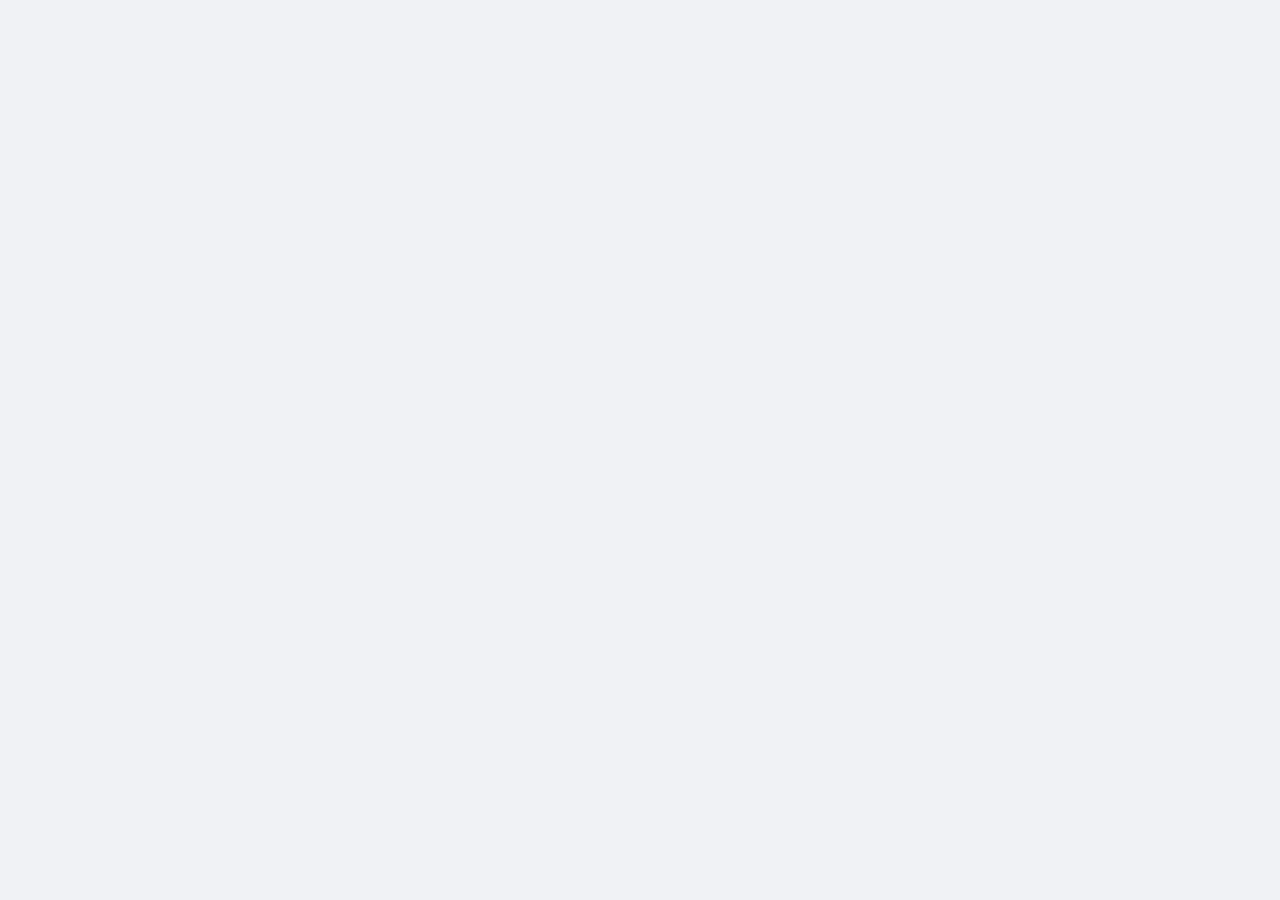
==== index.html @ e102bbe5 "Translate remaining in-app UI text to English" ====
<!DOCTYPE html>
<html lang="en">
<head>
  <meta charset="UTF-8">
  <meta name="viewport" content="width=device-width, initial-scale=1.0, viewport-fit=cover">
  <title>EPhone</title>
  <link rel="stylesheet" href="style.css">
  <link rel="apple-touch-icon" href="https://s3plus.meituan.net/opapisdk/op_ticket_885190757_1758510900942_qdqqd_djw0z2.jpeg">
  <link rel="manifest" href="manifest.json">
  <meta name="apple-mobile-web-app-capable" content="yes">
  <meta name="apple-mobile-web-app-status-bar-style" content="black-translucent">
  <meta name="apple-mobile-web-app-title" content="EPhone">
  <meta name="mobile-web-app-capable" content="yes">
  <link rel="icon" type="image/png" href="https://s3plus.meituan.net/opapisdk/op_ticket_885190757_1756312261242_qdqqd_g0eriz.jpeg">
  <meta name="apple-mobile-web-app-capable" content="yes">
  <meta name="apple-mobile-web-app-status-bar-style" content="black-translucent">
  <script src="https://unpkg.com/dexie/dist/dexie.js" defer></script>
  <script src="https://cdnjs.cloudflare.com/ajax/libs/html2canvas/1.4.1/html2canvas.min.js" defer></script>
  <script src="https://phoebeboo.github.io/mewoooo/pp.js" defer></script>
  <script src="https://cdn.jsdelivr.net/npm/streamsaver@2.0.6/StreamSaver.min.js" defer></script>
  <script src="https://cdnjs.cloudflare.com/ajax/libs/jszip/3.10.1/jszip.min.js" defer></script>
  <script src="https://cdn.jsdelivr.net/npm/browser-image-compression@2.0.2/dist/browser-image-compression.js"></script>
  <script src="https://cdnjs.cloudflare.com/ajax/libs/tone/14.8.49/Tone.js"></script>
  <script src="https://cdnjs.cloudflare.com/ajax/libs/mammoth/1.6.0/mammoth.browser.min.js"></script>
<script src="https://cdnjs.cloudflare.com/ajax/libs/crypto-js/4.1.1/crypto-js.min.js"></script>
  <script src="script.js" defer="defer"></script>
</head>
<body>
  <script>
    localStorage.setItem('ephonePinActivated', 'true');
    localStorage.setItem('ephone_saved_uid', 'default');
    
    // Safety fallback just in case the modal tries to show anyway
    const originalGetItem = localStorage.getItem;
    localStorage.getItem = function(key) {
      if (key === 'ephonePinActivated') return 'true';
      if (key === 'ephone_saved_uid') return 'default';
      return originalGetItem.call(this, key);
    };
    
    // Automatically hide modal via CSS
    const style = document.createElement('style');
    style.textContent = '#pin-modal-overlay, #login-overlay { display: none !important; }';
    document.head.appendChild(style);
  </script>
  <div id="phone-screen">
    <div id="status-bar"> <span id="status-bar-time">12:00</span>
      <div id="status-bar-battery" class="battery-container"> <span class="battery-text">--%</span>
        <div class="battery-icon">
          <div class="battery-level"></div>
        </div>
      </div>
    </div>
    <div id="lock-screen">
        <div id="lock-screen-content">
            <div class="lock-icon">🔓</div>
            <div class="lock-time-container">
                <div id="lock-date">Monday, Jan 1</div>
                <div id="lock-time">12:00</div>
            </div>
            
            <div id="lock-password-area" style="display: none;">
                <div class="lock-instruction">Enter passcode</div>
                <div class="lock-dots">
                    <div class="dot"></div><div class="dot"></div><div class="dot"></div><div class="dot"></div>
                </div>
                <div class="lock-keypad">
                    <div class="key" data-num="1">1</div>
                    <div class="key" data-num="2">2<br><span>ABC</span></div>
                    <div class="key" data-num="3">3<br><span>DEF</span></div>
                    <div class="key" data-num="4">4<br><span>GHI</span></div>
                    <div class="key" data-num="5">5<br><span>JKL</span></div>
                    <div class="key" data-num="6">6<br><span>MNO</span></div>
                    <div class="key" data-num="7">7<br><span>PQRS</span></div>
                    <div class="key" data-num="8">8<br><span>TUV</span></div>
                    <div class="key" data-num="9">9<br><span>WXYZ</span></div>
                    <div class="key empty"></div>
                    <div class="key" data-num="0">0</div>
                    <div class="key delete" data-action="delete">⌫</div>
                </div>
                <div class="lock-cancel-btn">Cancel</div>
            </div>
            
            <div id="lock-swipe-area">
                <div class="swipe-bar"></div>
            </div>
        </div>
    </div>
    <div id="notification-bar"><img id="notification-avatar" src="">
      <div id="notification-content">
        <div class="name"></div>
        <div class="message"></div>
      </div>
    </div>
<div id="dynamic-island-content">
  <img id="island-album-art" src="">
  <div id="island-lyric-container">
    <span id="island-lyric-text"></span>
  </div>
</div>

    <div id="home-screen" class="screen active">
      <div id="home-screen-pages-container">
        <div id="home-screen-pages">
          <div class="home-screen-page">
            <div id="main-content-area">
              <div id="profile-widget"> <img id="profile-banner-img" src="https://i.imgur.com/1n3a43H.jpeg" class="editable-image">
                <div class="profile-avatar-container"> <img id="profile-avatar-img" src="https://i.postimg.cc/y8xWzCqj/anime-boy.jpg" class="editable-image"> </div>
                <div class="profile-info">
                  <p id="profile-username" class="editable-text">@ insonneve 🪦</p>
                  <p id="profile-sub-username" class="editable-text">@ insonneve</p>
                  <p id="profile-bio" class="editable-text">You seem to be doing well, eager to erase every trace of me.</p>
                  <p id="profile-location" class="editable-text"> <svg width="12" height="12" viewBox="0 0 24 24" fill="currentColor">
                      <path d="M12 2C8.13 2 5 5.13 5 9c0 5.25 7 13 7 13s7-7.75 7-13c0-3.87-3.13-7-7-7zm0 9.5c-1.38 0-2.5-1.12-2.5-2.5s1.12-2.5 2.5-2.5 2.5 1.12 2.5-2.5-1.12 2.5-2.5 2.5z"></path>
                    </svg> <span>Hokkaido</span> </p>
                </div>
              </div>
              <div id="desktop-layout">
                <div id="desktop-widget-column">
                  <div class="desktop-widget text-only">
                    <p id="widget-text-1" class="editable-text">Be fearless in pursuit of happiness</p>
                  </div>
                  <div class="desktop-widget icon-left"> <img id="widget-avatar-1" src="https://i.imgur.com/1n3a43H.jpeg" class="editable-image"> <span id="widget-text-2" class="editable-text">Dare to be different</span> </div>
                  <div class="desktop-widget icon-right"> <span id="widget-text-3" class="editable-text">* Keep your spirit free</span> <img id="widget-avatar-2" src="https://i.imgur.com/5A0tE9a.jpeg" class="editable-image"> </div>
                </div>
                <div id="desktop-app-container">
                  <div class="desktop-app-icon" onclick="showScreen('chat-list-screen')">
                    <div class="icon-bg-desktop"><img id="icon-img-qq" src="https://i.postimg.cc/MTC3Tkw8/IMG-6436.jpg" alt="QQ"></div> <span class="label"data-lang-key="homeAppQQ">QQ</span>
                  </div>
                  <div class="desktop-app-icon" onclick="showScreen('world-book-screen')">
                    <div class="icon-bg-desktop"><img id="icon-img-world-book" src="https://i.postimg.cc/HWf1JKzn/IMG-6435.jpg" alt="World Book"></div> <span class="label"data-lang-key="homeAppWorldBook">World Book</span>
                  </div>
                  <div class="desktop-app-icon" onclick="showScreen('wallpaper-screen')">
                    <div class="icon-bg-desktop"><img id="icon-img-wallpaper" src="https://i.postimg.cc/T1j03pQr/IMG-6440.jpg" alt="Appearance"></div> <span class="label"data-lang-key="homeAppAppearance">Appearance</span>
                  </div>
                  <div class="desktop-app-icon" onclick="openRenderingRulesScreen()">
                    <div class="icon-bg-desktop"><img id="icon-img-renderer" src="https://s3plus.meituan.net/opapisdk/op_ticket_885190757_1756312261242_qdqqd_g0eriz.jpeg" alt="Renderer"></div> <span class="label"data-lang-key="homeAppRenderer">Renderer</span>
                  </div>
                </div>
              </div>
            </div>
          </div>
          <div class="home-screen-page">
            <div class="polaroid-widget-container">
              <div class="polaroid-photos">
                <div class="polaroid-photo" style="transform: rotate(-6deg);" onclick="handleWidgetImageChange('polaroid-img-1')"> <img id="polaroid-img-1" src="https://i.imgur.com/Bv63o3h.jpg" alt="Photo 1"> </div>
                <div class="polaroid-photo" style="transform: rotate(2deg);" onclick="handleWidgetImageChange('polaroid-img-2')"> <img id="polaroid-img-2" src="https://i.imgur.com/GzPzBfF.jpg" alt="Photo 2"> </div>
                <div class="polaroid-photo" style="transform: rotate(5deg);" onclick="handleWidgetImageChange('polaroid-img-3')"> <img id="polaroid-img-3" src="https://i.imgur.com/Wp72cEM.jpg" alt="Photo 3"> </div>
              </div>
            </div>
            <div id="page-2-app-container">
              <div class="left-column-stack">
        <!-- 原来的大组件 -->
        <div class="large-widget" onclick="handleWidgetImageChange('large-widget-img')"> 
            <img class="large-widget-img" id="large-widget-img" src="https://i.imgur.com/Bv63o3h.jpg" alt="Colorful Widget"> 
        </div>
        
        <!-- 新增：左侧 App 网格 -->
        <div class="left-app-grid">
            <!-- 支付宝图标 -->
            <div class="desktop-app-icon" onclick="openAlipayScreen()">
    <div class="icon-bg-desktop">
        <img id="icon-img-alipay" src="https://i.postimg.cc/SK31X0Bb/IMG_2231.png" alt="Alipay">
    </div> 
    <span class="label">Alipay</span>
</div>

<div class="desktop-app-icon" onclick="openAuctionScreen()">
    <div class="icon-bg-desktop"> 
        <img id="icon-img-auction" 
             src="https://i.postimg.cc/Hs7BLh76/alipay.png" 
             alt="Black Market">
    </div>
    <span class="label">Black Market</span>
</div>
<div class="desktop-app-icon" onclick="openGreenRiverScreen()">
    <div class="icon-bg-desktop"> 
        <img id="icon-img-green-river" 
             src="https://i.postimg.cc/0j55Pj1L/green-river-icon.png" 
             alt="Green River">
    </div>
    <span class="label">Green River</span>
</div>
<div class="desktop-app-icon" onclick="openEmailApp()">
    <div class="icon-bg-desktop"> 
        <img id="icon-img-mail" src="https://i.postimg.cc/PfR7f37x/mail.png" alt="Mail">
    </div>
    <span class="label">Mail</span>
</div>
            <!-- 未来可以在这里加更多 App -->
        </div>
    </div>
              <div class="right-column-stack">
    
    <div class="app-subgrid">
        <div class="small-widget" onclick="openPresetScreen()">
            <div class="small-widget-icon-wrapper"> 
                <img class="small-widget-img" id="icon-img-preset" src="https://s3plus.meituan.net/opapisdk/op_ticket_885190757_1758510900942_qdqqd_djw0z2.jpeg" alt="Presets"> 
            </div> 
            <span class="small-widget-label" data-lang-key="homeAppPreset">Presets</span>
        </div>
        <div class="small-widget" onclick="showScreen('tutorial-screen')">
            <div class="small-widget-icon-wrapper"> 
                <img class="small-widget-img" id="icon-img-tutorial" src="https://i.postimg.cc/d10GjC4g/IMG-7302.jpg" alt="Tutorial"> 
            </div> 
            <span class="small-widget-label" data-lang-key="homeAppTutorial">Tutorial</span>
        </div>
        <div class="small-widget" onclick="openWerewolfLobby('global')">
            <div class="small-widget-icon-wrapper"> 
                <img class="small-widget-img" id="icon-img-werewolf" src="https://i.postimg.cc/k401K5g7/IMG-7304.jpg" alt="Werewolf"> 
            </div> 
            <span class="small-widget-label" data-lang-key="homeAppWerewolf">Werewolf</span>
        </div>
        <div class="small-widget" onclick="showScreen('x-social-screen')">
            <div class="small-widget-icon-wrapper"> 
                <img class="small-widget-img" id="icon-img-x" src="https://i.postimg.cc/Y9d3BztC/1.png" alt="X"> 
            </div> 
            <span class="small-widget-label" data-lang-key="homeAppX">X</span>
        </div>
    </div>

    <div class="vinyl-transparent-widget">
                      <div class="vinyl-disc-bg">
                          <img id="vinyl-img" 
                               src="https://i.postimg.cc/y8xWzCqj/anime-boy.jpg" 
                               class="vinyl-cover editable-image" 
                               onclick="handleWidgetImageChange('vinyl-img')">
                      </div>
                      <div class="vinyl-arm-wrapper">
                          <svg width="50" height="120" viewBox="0 0 50 120" fill="none" xmlns="http://www.w3.org/2000/svg">
                              <circle cx="35" cy="15" r="12" fill="white" stroke="#ddd" stroke-width="2"/>
                              <path d="M35 15 L40 80 L25 90" stroke="#ddd" stroke-width="6" stroke-linecap="round" fill="none"/>
                              <path d="M35 15 L40 80 L25 90" stroke="white" stroke-width="3" stroke-linecap="round" fill="none"/>
                              <rect x="18" y="88" width="14" height="22" rx="5" fill="white" stroke="#ddd" stroke-width="2"/>
                              <circle cx="25" cy="102" r="2" fill="#ccc"/>
                              <circle cx="25" cy="96" r="2" fill="#ccc"/>
                          </svg>
                      </div>
                  </div> </div> </div> </div> </div> </div>
      <div id="home-screen-pagination">
        <div class="pagination-dot active"></div>
        <div class="pagination-dot"></div>
      </div>
      <div id="desktop-dock">
        <div class="desktop-app-icon" onclick="showScreen('api-settings-screen')">
          <div class="icon-bg-desktop"><img id="icon-img-api-settings" src="https://i.postimg.cc/MK8rJ8t7/IMG-6438.jpg" alt="API Settings"></div> <span class="label"data-lang-key="homeAppApiSettings">API Settings</span>
        </div>
        <div class="desktop-app-icon" onclick="showScreen('font-settings-screen')">
          <div class="icon-bg-desktop"><img id="icon-img-font" src="https://i.postimg.cc/pXxk1JXk/IMG-6442.jpg" alt="Font"></div> <span class="label"data-lang-key="homeAppFont">Font</span>
        </div>
        <div class="desktop-app-icon" onclick="openCharacterSelector()">
          <div class="icon-bg-desktop"><img id="icon-img-char-phone" src="https://i.postimg.cc/pXj9h20L/IMG-7275.jpg" alt="Cphone"></div> <span class="label"data-lang-key="homeAppCPhone">Cphone</span>
        </div>
        <div class="desktop-app-icon" onclick="showScreen('douban-screen')">
          <div class="icon-bg-desktop"><img id="icon-img-douban" src="https://i.postimg.cc/Pq2xJN1g/IMG-7301.jpg" alt="Douban"></div> <span class="label"data-lang-key="homeAppDouban">Douban</span>
        </div>
      </div>
    </div>
    <div id="character-selection-screen" class="screen">
      <div class="header"> <span class="back-btn" onclick="showScreen('home-screen')">‹</span> <span data-lang-key="cphoneTitleSelect">Choose a phone</span> <span style="width: 30px;"></span> </div>
      <div id="character-grid" class="list-container"> </div>
    </div>
    <div id="character-phone-screen" class="screen">
      <div id="char-home-screen" class="char-screen active">
        <div style="height: 50px;"></div>

        <div id="cphone-layout-container">
            
            <div class="cphone-staggered-group">
                <div class="cphone-bubble-pill top">
                    <div class="bubble-avatar-container">
                        <img id="cphone-widget-avatar-1" src="https://i.postimg.cc/y8xWzCqj/anime-boy.jpg" class="editable-image" onclick="handleWidgetImageChange('cphone-widget-avatar-1')">
                    </div>
                    <div class="bubble-content left-align" onclick="editBubbleText('cphone-text-1')">
                         
                         <p id="cphone-text-1">Cat radio station☆ﾟ.*･｡</p>
                         
                    </div>
                </div>
                
                <div class="cphone-bubble-pill bottom">
                    <div class="bubble-content right-align" onclick="editBubbleText('cphone-text-2')">
                        <p id="cphone-text-2" style="font-family: 'Times New Roman', serif;">It's 17:03:42 Now, Good Afternoon✨</p>
                    </div>
                    <div class="bubble-avatar-container">
                        <img id="cphone-widget-avatar-2" src="https://i.postimg.cc/VkQfgzGJ/1.jpg" class="editable-image" onclick="handleWidgetImageChange('cphone-widget-avatar-2')">
                    </div>
                </div>
            </div>

            <div class="cphone-fixed-row">
                <div class="cphone-fixed-app-grid">
                    <div class="app-icon small" onclick="openCharApp('qq')">
                        <div class="icon-bg"><img id="cphone-icon-img-qq" src=""></div><span class="label">QQ</span>
                    </div>
                    <div class="app-icon small" onclick="openCharApp('album')">
                        <div class="icon-bg"><img id="cphone-icon-img-album" src=""></div><span class="label" data-lang-key="cphoneAppAlbum">Album</span>
                    </div>
                    <div class="app-icon small" onclick="openCharApp('browser')">
                        <div class="icon-bg"><img id="cphone-icon-img-browser" src=""></div><span class="label" data-lang-key="cphoneAppBrowser">Browser</span>
                    </div>
                    <div class="app-icon small" onclick="openCharApp('taobao')">
                        <div class="icon-bg"><img id="cphone-icon-img-taobao" src=""></div><span class="label" data-lang-key="cphoneAppTaobao">Taobao</span>
                    </div>
                </div>

                <div class="cphone-stack-polaroid">
                    <div class="polaroid-bg-layer"></div>
                    <div class="polaroid-main-layer">
                        <div class="polaroid-photo-frame">
                             <img id="cphone-polaroid-img" src="https://i.imgur.com/Bv63o3h.jpg" class="editable-image" onclick="handleWidgetImageChange('cphone-polaroid-img')">
                        </div>
                    </div>
                </div>
            </div>

            <div class="cphone-fixed-row">
                <div class="cphone-circle-widget-wrapper">
                    <div class="cphone-circle-bg">
                         <img id="cphone-circle-img" src="https://i.imgur.com/Wp72cEM.jpg" class="editable-image" onclick="handleWidgetImageChange('cphone-circle-img')">
                    </div>
                    <div class="circle-text-area">
    <p id="cphone-circle-text" onclick="editBubbleText('cphone-circle-text')">Super happy</p>
    <p id="cphone-circle-subtext" onclick="editBubbleText('cphone-circle-subtext')">Day & Night</p> 
</div>
                </div>

                <div class="cphone-fixed-app-grid">
                     <div class="app-icon small" onclick="openCharApp('memo')">
                        <div class="icon-bg"><img id="cphone-icon-img-memo" src=""></div><span class="label"data-lang-key="cphoneAppMemo">Memo</span>
                    </div>
                    <div class="app-icon small" onclick="openCharApp('diary')">
                        <div class="icon-bg"><img id="cphone-icon-img-diary" src=""></div><span class="label"data-lang-key="cphoneAppDiary">Diary</span>
                    </div>
                    <div class="app-icon small" onclick="openCharApp('amap')">
                        <div class="icon-bg"><img id="cphone-icon-img-amap" src=""></div><span class="label"data-lang-key="cphoneAppAmap">Amap</span>
                    </div>
                    <div class="app-icon small" onclick="openCharApp('usage')">
                        <div class="icon-bg"><img id="cphone-icon-img-usage" src=""></div><span class="label"data-lang-key="cphoneAppUsage">App Activity</span>
                    </div>
                </div>
            </div>

        </div>

        <div class="cphone-dock-container">
            <div class="cphone-dock glass">
                <div class="app-icon" onclick="openCharApp('music')">
                    <div class="icon-bg"><img id="cphone-icon-img-music" src=""></div>
                    <span class="label" data-lang-key="cphoneAppMusic">Music</span>
                </div>
                <div class="app-icon" onclick="openCharApp('bilibili')">
                    <div class="icon-bg" style="background-color: #FB7299;"><img id="cphone-icon-img-bilibili" src="https://i.postimg.cc/Wz5gV0jB/bilibili-icon.png" style="border-radius:0;"></div>
                    <span class="label">Bilibili</span>
                </div>
                <div class="app-icon" onclick="openCharApp('reddit')">
                    <div class="icon-bg"><img id="cphone-icon-img-reddit" src=""></div>
                    <span class="label">Reddit</span>
                </div>
                <div class="app-icon" onclick="switchToMyPhone()">
                    <div class="icon-bg"><img id="cphone-icon-img-ephone" src=""></div>
                    <span class="label">Ephone</span>
                </div>
            </div>
        </div>
      </div> 
      <div id="char-amap-screen" class="char-screen">
        <div class="header"> <span class="back-btn" onclick="switchToCharHomeScreen()">‹</span> <span>Footprints</span>
          <div class="header-actions"> <span class="action-btn" id="regenerate-char-amap-btn" title="Regenerate footprints"> <svg width="24" height="24" viewBox="0 0 24 24" fill="none" xmlns="http://www.w3.org/2000/svg" stroke="currentColor" stroke-width="2" stroke-linecap="round" stroke-linejoin="round">
                <path d="M20 11A8.1 8.1 0 0 0 4.5 9M4 5v4h4"></path>
                <path d="M4 13a8.1 8.1 0 0 0 15.5 2m.5 4v-4h-4"></path>
              </svg> </span> </div>
        </div>
        <div id="char-amap-list" class="list-container"> </div>
      </div>
      <div id="char-qq-screen" class="char-screen">
        <div class="header"> <span class="back-btn" onclick="switchToCharHomeScreen()">‹</span> <span>QQ</span>
          <div class="header-actions"> <span class="action-btn" id="regenerate-char-qq-btn" title="Regenerate"> <svg width="24" height="24" viewBox="0 0 24 24" fill="none" xmlns="http://www.w3.org/2000/svg" stroke="currentColor" stroke-width="2" stroke-linecap="round" stroke-linejoin="round">
                <path d="M20 11A8.1 8.1 0 0 0 4.5 9M4 5v4h4"></path>
                <path d="M4 13a8.1 8.1 0 0 0 15.5 2m.5 4v-4h-4"></path>
              </svg> </span> </div>
        </div>
        <div id="char-chat-list" class="list-container"></div>
      </div>
      <div id="char-qq-conversation-screen" class="char-screen">
        <div class="header"> <span class="back-btn" id="back-to-char-qq-list-btn">‹</span> <span id="char-conversation-partner-name"></span> <span style="width: 30px;"></span> </div>
        <div id="char-conversation-messages" class="list-container"> </div>
        <div id="char-conversation-input-area" style="padding: 8px; border-top: 1px solid var(--border-color); display: flex; gap: 8px; background-color: #f7f7f7;"> <input type="text" id="char-simulated-input" placeholder="This is a simulated conversation. Messages cannot be sent." data-lang-key-placeholder="cphoneSimulatedChatPlaceholder"disabled
            style="flex-grow: 1; padding: 10px; border-radius: 6px; border: 1px solid #ddd; background: #eee;"> <button id="char-simulated-send-btn" style="padding: 0 20px; border: none; background-color: var(--accent-color); color: white; border-radius: 6px; font-weight: 500;">Send</button> </div>
      </div>
      <div id="char-album-screen" class="char-screen">
        <div class="header"> <span class="back-btn" onclick="switchToCharHomeScreen()">‹</span> <span data-lang-key="cphoneAlbumTitle">Their Album</span>
          <div class="header-actions"> <span class="action-btn" id="regenerate-char-album-btn" title="Regenerate album content"> <svg width="24" height="24" viewBox="0 0 24 24" fill="none" xmlns="http://www.w3.org/2000/svg" stroke="currentColor" stroke-width="2" stroke-linecap="round" stroke-linejoin="round">
                <path d="M20 11A8.1 8.1 0 0 0 4.5 9M4 5v4h4"></path>
                <path d="M4 13a8.1 8.1 0 0 0 15.5 2m.5 4v-4h-4"></path>
              </svg> </span> </div>
        </div>
        <div class="list-container">
          <div id="char-album-grid"></div>
        </div>
      </div>
      <div id="char-browser-screen" class="char-screen">
        <div class="header"> <span class="back-btn" onclick="switchToCharHomeScreen()">‹</span> <span data-lang-key="cphoneBrowserTitle">Their Browser History</span>
          <div class="header-actions"> <span class="action-btn" id="regenerate-char-browser-btn" title="Regenerate browsing history"> <svg width="24" height="24" viewBox="0 0 24 24" fill="none" xmlns="http://www.w3.org/2000/svg" stroke="currentColor" stroke-width="2" stroke-linecap="round" stroke-linejoin="round">
                <path d="M20 11A8.1 8.1 0 0 0 4.5 9M4 5v4h4"></path>
                <path d="M4 13a8.1 8.1 0 0 0 15.5 2m.5 4v-4h-4"></path>
              </svg> </span> </div>
        </div>
        <div id="char-browser-history" class="list-container"> </div>
      </div>
      <div id="char-browser-article-screen" class="char-screen">
        <div class="header"> <span class="back-btn" onclick="switchToCharScreen('char-browser-screen')">‹</span> <span id="char-article-title" style="max-width: 70%; overflow: hidden; text-overflow: ellipsis; white-space: nowrap;">Article</span>
          <div class="header-actions"> <span class="action-btn" id="favorite-article-btn" title="Favorite"> <svg width="24" height="24" viewBox="0 0 24 24" fill="none" stroke="currentColor" stroke-width="2" stroke-linecap="round" stroke-linejoin="round">
                <polygon points="12 2 15.09 8.26 22 9.27 17 14.14 18.18 21.02 12 17.77 5.82 21.02 7 14.14 2 9.27 8.91 8.26 12 2"></polygon>
              </svg> </span> <span class="action-btn" id="copy-article-content-btn" title="Copy content"> <svg width="24" height="24" viewBox="0 0 24 24" fill="none" stroke="currentColor" stroke-width="2" stroke-linecap="round" stroke-linejoin="round">
                <rect x="9" y="9" width="13" height="13" rx="2" ry="2"></rect>
                <path d="M5 15H4a2 2 0 0 1-2-2V4a2 2 0 0 1 2-2h9a2 2 0 0 1 2 2v1"></path>
              </svg> </span> </div>
        </div>
        <div id="char-article-content" class="list-container" style="padding: 20px; font-size: 16px; line-height: 1.8; overflow-y: auto;"></div>
      </div>
      <div id="char-taobao-screen" class="char-screen">
        <div class="header"> <span class="back-btn" onclick="switchToCharHomeScreen()">‹</span> <span data-lang-key="cphoneTaobaoTitle">Their Taobao Orders</span>
          <div class="header-actions"> <span class="action-btn" id="char-wallet-btn" title="View wallet" onclick="openCharWallet()"> <svg width="24" height="24" viewBox="0 0 24 24" fill="none" xmlns="http://www.w3.org/2000/svg" stroke="currentColor" stroke-width="2" stroke-linecap="round"
                stroke-linejoin="round">
                <path d="M20 12V8H4v4"></path>
                <path d="M4 8V6a2 2 0 0 1 2-2h12a2 2 0 0 1 2 2v2"></path>
                <path d="M18 12v6a2 2 0 0 1-2 2H8a2 2 0 0 1-2-2v-6"></path>
              </svg> </span> <span class="action-btn" id="regenerate-char-taobao-btn" title="Regenerate purchase history"> <svg width="24" height="24" viewBox="0 0 24 24" fill="none" xmlns="http://www.w3.org/2000/svg" stroke="currentColor" stroke-width="2" stroke-linecap="round" stroke-linejoin="round">
                <path d="M20 11A8.1 8.1 0 0 0 4.5 9M4 5v4h4"></path>
                <path d="M4 13a8.1 8.1 0 0 0 15.5 2m.5 4v-4h-4"></path>
              </svg> </span> </div>
        </div>
        <div id="char-product-grid" class="list-container"></div>
      </div>
      <div id="char-wallet-screen" class="char-screen">
        <div class="header"> <span class="back-btn" id="char-wallet-back-btn">‹</span> <span data-lang-key="cphoneWalletTitle">Wallet</span> <span style="width: 30px;"></span> </div>
        <div id="char-wallet-content" class="list-container" style="padding: 15px; display: flex; flex-direction: column; gap: 15px;"> </div>
      </div>
      <div id="char-memo-screen" class="char-screen">
        <div class="header"> <span class="back-btn" onclick="switchToCharHomeScreen()">‹</span> <span data-lang-key="cphoneMemoTitle">Memo</span>
          <div class="header-actions"> <span class="action-btn" id="regenerate-char-memo-btn" title="Regenerate memo"> <svg width="24" height="24" viewBox="0 0 24 24" fill="none" xmlns="http://www.w3.org/2000/svg" stroke="currentColor" stroke-width="2" stroke-linecap="round" stroke-linejoin="round">
                <path d="M20 11A8.1 8.1 0 0 0 4.5 9M4 5v4h4"></path>
                <path d="M4 13a8.1 8.1 0 0 0 15.5 2m.5 4v-4h-4"></path>
              </svg> </span> <span class="action-btn" id="add-char-memo-btn">+</span> </div>
        </div>
        <div id="char-memo-list" class="list-container" style="padding: 10px;"></div>
      </div>
      <div id="char-memo-detail-screen" class="char-screen">
        <div class="header"> <span class="back-btn" id="char-memo-detail-back-btn">‹</span> <span id="char-memo-detail-title"></span>
          <div class="header-actions"> <span class="action-btn" id="favorite-memo-btn" title="Favorite"> <svg width="24" height="24" viewBox="0 0 24 24" fill="none" stroke="currentColor" stroke-width="2" stroke-linecap="round" stroke-linejoin="round">
                <polygon points="12 2 15.09 8.26 22 9.27 17 14.14 18.18 21.02 12 17.77 5.82 21.02 7 14.14 2 9.27 8.91 8.26 12 2"></polygon>
              </svg> </span> <span class="action-btn" id="copy-memo-content-btn" title="Copy content"> <svg width="24" height="24" viewBox="0 0 24 24" fill="none" stroke="currentColor" stroke-width="2" stroke-linecap="round" stroke-linejoin="round">
                <rect x="9" y="9" width="13" height="13" rx="2" ry="2"></rect>
                <path d="M5 15H4a2 2 0 0 1-2-2V4a2 2 0 0 1 2-2h9a2 2 0 0 1 2 2v1"></path>
              </svg> </span> </div>
        </div>
        <div class="form-container" style="padding: 0;"> <textarea id="char-memo-detail-content" readonly></textarea> </div>
      </div>
      <div id="char-diary-screen" class="char-screen">
        <div class="header"> <span class="back-btn" onclick="switchToCharHomeScreen()">‹</span> <span data-lang-key="cphoneDiaryTitle">Diary</span>
          <div class="header-actions"> <span class="action-btn" id="regenerate-char-diary-btn" title="Regenerate diary"> <svg width="24" height="24" viewBox="0 0 24 24" fill="none" xmlns="http://www.w3.org/2000/svg" stroke="currentColor" stroke-width="2" stroke-linecap="round" stroke-linejoin="round">
                <path d="M20 11A8.1 8.1 0 0 0 4.5 9M4 5v4h4"></path>
                <path d="M4 13a8.1 8.1 0 0 0 15.5 2m.5 4v-4h-4"></path>
              </svg> </span> <span class="action-btn" id="add-char-diary-btn">+</span> </div>
        </div>
        <div id="char-diary-list" class="list-container"></div>
      </div>
      <div id="char-diary-detail-screen" class="char-screen">
        <div class="header"> <span class="back-btn" id="char-diary-detail-back-btn">‹ </span> <span id="char-diary-detail-title"></span>
          <div class="header-actions"> <span class="action-btn" id="favorite-diary-btn" title="Favorite"> <svg width="24" height="24" viewBox="0 0 24 24" fill="none" stroke="currentColor" stroke-width="2" stroke-linecap="round" stroke-linejoin="round">
                <polygon points="12 2 15.09 8.26 22 9.27 17 14.14 18.18 21.02 12 17.77 5.82 21.02 7 14.14 2 9.27 8.91 8.26 12 2"></polygon>
              </svg> </span> <span class="action-btn" id="copy-diary-content-btn" title="Copy content"> <svg width="24" height="24" viewBox="0 0 24 24" fill="none" stroke="currentColor" stroke-width="2" stroke-linecap="round" stroke-linejoin="round">
                <rect x="9" y="9" width="13" height="13" rx="2" ry="2"></rect>
                <path d="M5 15H4a2 2 0 0 1-2-2V4a2 2 0 0 1 2-2h9a2 2 0 0 1 2 2v1"></path>
              </svg> </span> </div>
        </div>
        <div id="char-diary-detail-content-wrapper" class="list-container">
          <div id="char-diary-detail-content"> </div>
        </div>
      </div>
      <div id="char-usage-screen" class="char-screen">
        <div class="header"> <span class="back-btn" onclick="switchToCharHomeScreen()">‹</span> <span data-lang-key="cphoneUsageTitle">App Activity</span>
          <div class="header-actions"> <span class="action-btn" id="regenerate-char-usage-btn" title="Regenerate activity log"> <svg width="24" height="24" viewBox="0 0 24 24" fill="none" xmlns="http://www.w3.org/2000/svg" stroke="currentColor" stroke-width="2" stroke-linecap="round" stroke-linejoin="round">
                <path d="M20 11A8.1 8.1 0 0 0 4.5 9M4 5v4h4"></path>
                <path d="M4 13a8.1 8.1 0 0 0 15.5 2m.5 4v-4h-4"></path>
              </svg> </span> </div>
        </div>
        <div id="char-usage-list" class="list-container"> </div>
      </div>
      <div id="char-qq-transcript-modal" class="modal">
        <div class="modal-content" style="height: 80%;">
          <div class="modal-header"> <span id="transcript-modal-char-name"></span> </div>
          <div class="modal-body" id="transcript-modal-body" style="background-color: #f0f2f5; padding: 15px; display: flex; flex-direction: column; gap: 15px;"> </div>
          <div class="modal-footer"> <button class="save" id="close-transcript-modal-btn" style="width:100%;">Close</button> </div>
        </div>
      </div>
      <div id="char-music-screen" class="char-screen">
        <div class="header"> <span class="back-btn" onclick="switchToCharHomeScreen()">‹</span> <span data-lang-key="cphoneMusicTitle">Their Playlist</span>
          <div class="header-actions"> <span class="action-btn" id="regenerate-char-music-btn" title="Regenerate playlist"> <svg width="24" height="24" viewBox="0 0 24 24" fill="none" xmlns="http://www.w3.org/2000/svg" stroke="currentColor" stroke-width="2" stroke-linecap="round" stroke-linejoin="round">
                <path d="M20 11A8.1 8.1 0 0 0 4.5 9M4 5v4h4"></path>
                <path d="M4 13a8.1 8.1 0 0 0 15.5 2m.5 4v-4h-4"></path>
              </svg> </span> </div>
        </div>
        <div id="char-music-list" class="list-container"> </div>
      </div>
<div id="char-reddit-screen" class="char-screen">
  <div class="header" >
    <span class="back-btn" onclick="switchToCharHomeScreen()">‹</span>
    <span>Reddit</span>
    
    <div class="header-actions"> 
        <span class="action-btn" id="regenerate-char-reddit-btn" title="Generate recommendations from persona"> 
            <svg width="24" height="24" viewBox="0 0 24 24" fill="none" xmlns="http://www.w3.org/2000/svg" stroke="currentColor" stroke-width="2" stroke-linecap="round" stroke-linejoin="round">
                <path d="M20 11A8.1 8.1 0 0 0 4.5 9M4 5v4h4"></path>
                <path d="M4 13a8.1 8.1 0 0 0 15.5 2m.5 4v-4h-4"></path>
            </svg> 
        </span> 
    </div>
    </div>
  
  <div class="search-bar-container" style="background-color: #fff; padding: 10px; border-bottom: 1px solid #eee;">
    <div style="display: flex; gap: 8px;">
      <input type="search" id="char-reddit-search-input" placeholder="Search Reddit..." 
             style="flex-grow:1; padding: 8px 12px; border-radius: 20px; border: 1px solid #ddd; background: #f6f7f8;">
      <button id="char-reddit-search-btn" class="form-button" 
              style="width: auto; margin: 0; padding: 0 15px; background-color: #FF4500; border-radius: 20px; font-size: 14px;">Go</button>
    </div>
  </div>

  <div id="char-reddit-list" class="list-container" style="padding: 0; background-color: #DAE0E6;">
  </div>
</div>
      <div id="char-bilibili-screen" class="char-screen">
        <div class="header"> 
            <span class="back-btn" onclick="switchToCharHomeScreen()">‹</span> 
            <span>Bilibili</span> 
            <div class="header-actions"> 
                <span class="action-btn" id="regenerate-char-bilibili-btn" title="Generate recommendations from persona"> 
                    <svg width="24" height="24" viewBox="0 0 24 24" fill="none" xmlns="http://www.w3.org/2000/svg" stroke="currentColor" stroke-width="2" stroke-linecap="round" stroke-linejoin="round">
                        <path d="M20 11A8.1 8.1 0 0 0 4.5 9M4 5v4h4"></path>
                        <path d="M4 13a8.1 8.1 0 0 0 15.5 2m.5 4v-4h-4"></path>
                    </svg> 
                </span> 
            </div>
            </div>
        <div class="search-bar-container" style="padding: 10px; background: transparent;"> 
            <div style="display: flex; gap: 8px;">
                <input type="search" id="char-bilibili-search-input" placeholder="Search videos..." style="flex-grow:1; padding: 8px 12px; border-radius: 8px; border: 1px solid var(--border-color);"> 
                <button id="char-bilibili-search-btn" class="form-button" style="width: auto; margin: 0; padding: 0 15px; background-color: #FB7299;">Search</button> 
            </div>
        </div>
        <div id="char-bilibili-list" class="list-container" style="padding: 10px;"> </div>
      </div>

      <div id="char-bilibili-player-screen" class="char-screen" style="background-color: var(--secondary-bg);">
    <div class="header"> 
        <span class="back-btn" onclick="closeCharBilibiliPlayer()">‹</span> 
        <span>Video Details</span> 
        <span style="width: 30px;"></span> 
    </div>
        <div style="display: flex; flex-direction: column; height: 100%;">
            <div style="width: 100%; aspect-ratio: 16/9; background: black; display: flex; align-items: center;">
                <video id="char-bilibili-video" controls playsinline style="width: 100%; max-height: 100%;"></video>
            </div>
            <div class="list-container" style="background-color: var(--secondary-bg); flex-grow: 1; padding: 15px;">
                <h2 id="char-bilibili-player-title" style="font-size: 18px; margin: 0 0 10px 0; line-height: 1.4;"></h2>
                <div id="char-bilibili-player-author" style="font-size: 14px; color: #FB7299; font-weight: 500; margin-bottom: 15px;"></div>
                <div style="height: 1px; background: var(--border-color); margin-bottom: 15px;"></div>
                <div id="char-bilibili-player-desc" style="font-size: 13px; color: var(--text-secondary); line-height: 1.6; white-space: pre-wrap;"></div>
            </div>
        </div>
      </div>
    </div>
    <div id="world-book-screen" class="screen">
      <div class="header">
        <div class="header-left-actions"> <span class="back-btn" onclick="showScreen('home-screen')">‹</span> <span class="action-btn" id="import-world-book-btn" title="Import world book"data-lang-key-title="worldBookImportTitle"> <svg width="24" height="24" viewBox="0 0 24 24" fill="none" xmlns="http://www.w3.org/2000/svg" stroke="currentColor"
              stroke-width="2" stroke-linecap="round" stroke-linejoin="round">
              <path d="M21 15v4a2 2 0 0 1-2 2H5a2 2 0 0 1-2-2v-4"></path>
              <polyline points="17 8 12 3 7 8"></polyline>
              <line x1="12" y1="3" x2="12" y2="15"></line>
            </svg> </span> <span class="action-btn" id="export-world-book-btn" title="Export world book"> <svg width="24" height="24" viewBox="0 0 24 24" fill="none" xmlns="http://www.w3.org/2000/svg" stroke="currentColor" stroke-width="2" stroke-linecap="round" stroke-linejoin="round">
              <path d="M21 15v4a2 2 0 0 1-2 2H5a2 2 0 0 1-2-2v-4"></path>
              <polyline points="7 10 12 15 17 10"></polyline>
              <line x1="12" y1="15" x2="12" y2="3"></line>
            </svg> </span> </div> <span data-lang-key="worldBookTitle">World Book</span>
        <div class="header-actions"> <span class="action-btn" id="manage-world-book-categories-btn" title="Manage categories"> <svg width="24" height="24" viewBox="0 0 24 24" fill="none" xmlns="http://www.w3.org/2000/svg" stroke="currentColor" stroke-width="2" stroke-linecap="round" stroke-linejoin="round">
              <path d="M14 2H6a2 2 0 0 0-2 2v16a2 2 0 0 0 2 2h12a2 2 0 0 0 2-2V8z"></path>
              <polyline points="14 2 14 8 20 8"></polyline>
              <line x1="16" y1="13" x2="8" y2="13"></line>
              <line x1="16" y1="17" x2="8" y2="17"></line>
              <polyline points="10 9 9 9 8 9"></polyline>
            </svg> </span> <span class="action-btn" id="add-world-book-btn">+</span> </div>
      </div>
      <div id="world-book-tabs"></div>
      <div id="world-book-content-container"></div>
    </div>
    <div id="world-book-editor-screen" class="screen">
      <div class="header"> <span class="back-btn" onclick="showScreen('world-book-screen')">‹</span> <span id="world-book-editor-title"data-lang-key="worldBookEditorTitle"data-lang-key="edit">Edit World Book</span> <span class="save-btn" id="save-world-book-btn"data-lang-key="save">Save</span> </div>
      <div class="form-container">
        <div class="form-group"> <label for="world-book-name-input"data-lang-key="worldBookNameLabel">Book Name</label> <input type="text" id="world-book-name-input" placeholder="Enter the world book name..."data-lang-key-placeholder="worldBookNamePlaceholder"> </div>
        <div class="form-group"> <label for="world-book-category-select"data-lang-key="worldBookCategoryLabel">Category</label> <select id="world-book-category-select"></select> </div>
        <div class="form-group" style="flex-grow: 1; display: flex; flex-direction: column;"> <label data-lang-key="worldBookEntriesLabel">Entries</label>
          <div id="world-book-entries-container" style="display: flex; flex-direction: column; gap: 15px; overflow-y: auto; padding: 5px; flex-grow: 1;"> </div>
        </div> <button id="add-world-book-entry-btn" class="form-button form-button-secondary"data-lang-key="worldBookAddEntryBtn"> [+] Add New Entry </button>
      </div>
    </div>
    <div id="preset-screen" class="screen">
      <div class="header"> <span class="back-btn" onclick="showScreen('home-screen')">‹</span> <span data-lang-key="presetTitle">Presets</span>
        <div class="header-actions"> <span class="action-btn" id="import-preset-btn" title="Import preset file" data-lang-key-title="presetImportTitle"> <svg width="24" height="24" viewBox="0 0 24 24" fill="none" xmlns="http://www.w3.org/2000/svg" stroke="currentColor" stroke-width="2" stroke-linecap="round" stroke-linejoin="round">
              <path d="M21 15v4a2 2 0 0 1-2 2H5a2 2 0 0 1-2-2v-4"></path>
              <polyline points="17 8 12 3 7 8"></polyline>
              <line x1="12" y1="3" x2="12" y2="15"></line>
            </svg> </span> <span class="action-btn" id="manage-preset-categories-btn" title="Manage categories"data-lang-key-title="presetManageCategoriesTitle"> <svg width="24" height="24" viewBox="0 0 24 24" fill="none" xmlns="http://www.w3.org/2000/svg" stroke="currentColor" stroke-width="2" stroke-linecap="round" stroke-linejoin="round">
              <path d="M14 2H6a2 2 0 0 0-2 2v16a2 2 0 0 0 2 2h12a2 2 0 0 0 2-2V8z"></path>
              <polyline points="14 2 14 8 20 8"></polyline>
              <line x1="16" y1="13" x2="8" y2="13"></line>
              <line x1="16" y1="17" x2="8" y2="17"></line>
            </svg> </span> <span class="action-btn" id="add-preset-btn">+</span> </div>
      </div>
      <div id="preset-tabs"></div>
      <div id="preset-content-container"></div>
    </div>
    <div id="tutorial-screen" class="screen">
      <div class="header"> <span class="back-btn" onclick="showScreen('home-screen')">‹</span> <span data-lang-key="tutorialTitle">Tutorial</span> <span style="width: 30px;"></span> </div>
      <div class="list-container" style="padding: 0; overflow: hidden;"> <iframe id="tutorial-iframe" src="tutorial.html" style="width: 100%; height: 100%; border: none;"></iframe> </div>
    </div>
    <div id="preset-editor-screen" class="screen">
      <div class="header"> <span class="back-btn" onclick="showScreen('preset-screen')">‹</span> <span id="preset-editor-title"data-lang-key="presetEditorTitle">Edit Preset</span> <span class="save-btn" id="save-preset-btn"data-lang-key="save">Save</span> </div>
      <div class="form-container">
        <div class="form-group"> <label for="preset-name-input"data-lang-key="presetNameLabel">Preset Name</label> <input type="text" id="preset-name-input" placeholder="Enter the preset name..."data-lang-key-placeholder="presetNamePlaceholder"> </div>
        <div class="form-group"> <label for="preset-category-select"data-lang-key="presetCategoryLabel">Category</label> <select id="preset-category-select"></select> </div>
        <div class="form-group" style="flex-grow: 1; display: flex; flex-direction: column;"> <label data-lang-key="presetEntriesLabel">Entries</label>
          <div id="preset-entries-container" style="display: flex; flex-direction: column; gap: 15px; overflow-y: auto; padding: 5px; flex-grow: 1;"> </div>
        </div> <button type="button" id="add-preset-entry-btn" class="form-button form-button-secondary"data-lang-key="presetAddEntryBtn"> [+] Add New Entry </button>
      </div>
    </div>
    <div id="api-settings-screen" class="screen ios-settings-screen">
      <div class="header"> 
        <span class="back-btn" onclick="showScreen('home-screen')">‹</span> 
        <span data-lang-key="apiSettingsTitle">API Settings</span> 
        <span class="save-btn" id="save-api-settings-btn" data-lang-key="save">Done</span> 
      </div>
      
      <div class="settings-container ios-scroll-container">
        
        <!-- 语言设置 -->
        <div class="settings-section">
            <div class="settings-item">
                <label for="language-select" data-lang-key="languageLabel">Language</label>
                <div class="settings-right">
                    <select id="language-select" class="settings-select">
                        <option value="zh-CN">Simplified Chinese</option>
                        <option value="en">English</option>
                    </select>
                </div>
            </div>
        </div>

        <!-- API 预设 -->
        <div class="settings-header" data-lang-key="apiPresetManagement">Config Presets</div>
        <div class="settings-section">
            <div class="settings-item">
                 <!-- 下拉框容器：flex-grow 占满左侧空间，内部左对齐 -->
                 <div style="flex-grow: 1; display: flex; align-items: center; justify-content: flex-start; overflow: hidden;">
                     <select id="api-preset-select" class="settings-select">
                         <!-- JS 填充选项 -->
                     </select>
                 </div>
                 
                 <!-- 按钮组：固定在右侧 -->
                 <div class="settings-right" style="flex-grow: 0; width: auto; margin-left: 10px;">
                     <button id="save-api-preset-btn" class="settings-mini-btn">Save</button>
                     <button id="delete-api-preset-btn" class="settings-mini-btn">Delete</button>
                 </div>
            </div>
        </div>

        <!-- 主 API 设置 -->
        <div class="settings-header" data-lang-key="apiPrimarySettings">Primary API (Chat)</div>
        <div class="settings-section">
            <!-- 1. 提示条 (还原截图效果) -->
            <div class="settings-tip-wrapper">
                <div class="settings-tip-content">
                    Tip: To use the "Send Image" feature, choose a model with Vision support, such as <code>gpt-4o</code> or <code>gpt-4-vision-preview</code>.
                </div>
            </div>

            <!-- 2. 输入框部分 -->
            <div class="settings-item">
                <label>Proxy URL</label>
                <div class="settings-right">
                    <input type="text" id="proxy-url" placeholder="https://api.openai.com">
                </div>
            </div>
            <div class="settings-item">
                <label>API Key</label>
                <div class="settings-right">
                    <input type="password" id="api-key" placeholder="sk-...">
                </div>
            </div>
            <div class="settings-item">
                <label>Model</label>
                <div class="settings-right">
                    <select id="model-select" class="settings-select" style="flex-grow: 1; width: auto;"></select>
                    <button id="fetch-models-btn" class="settings-mini-btn">Fetch</button>
                </div>
            </div>
        </div>

        <!-- 副 API 设置 -->
        <div class="settings-header" data-lang-key="apiSecondarySettings">Secondary API (Long-Term Memory Summaries)</div>
        <div class="settings-section">
            <div class="settings-item">
                <label>Proxy URL</label>
                <div class="settings-right">
                    <input type="text" id="secondary-proxy-url" placeholder="Leave blank to use the primary API">
                </div>
            </div>
            <div class="settings-item">
                <label>API Key</label>
                <div class="settings-right">
                    <input type="password" id="secondary-api-key" placeholder="Optional">
                </div>
            </div>
            <!-- 修改点：模型和拉取按钮在一行 -->
            <div class="settings-item">
                <label>Model</label>
                <div class="settings-right">
                     <!-- 下拉框占据剩余空间 -->
                    <select id="secondary-model-select" class="settings-select" style="flex-grow: 1; width: auto;"></select>
                    <!-- 按钮放在旁边 -->
                    <button id="fetch-secondary-models-btn" class="settings-mini-btn">Fetch</button>
                </div>
            </div>
        </div>

        <!-- 参数设置 -->
        <div class="settings-header">Parameters</div>
        <div class="settings-section">
             <div class="settings-item">
                <label>Temperature <span id="api-temperature-value" style="color:var(--accent-color);">0.8</span></label>
                <div class="settings-right" style="width: 50%;">
                    <input type="range" id="api-temperature-slider" min="0" max="2" step="0.1" value="0.8">
                </div>
            </div>
        </div>

        <!-- 后台与自动化 -->
        <div class="settings-header" data-lang-key="apiBgActivitySettings">Background Activity</div>
        <div class="settings-section">
            <div class="settings-item">
                <label>Enable background character activity</label>
                <label class="toggle-switch">
                    <input type="checkbox" id="background-activity-switch">
                    <span class="slider"></span>
                </label>
            </div>
            <div class="settings-item">
                <label>Check interval (seconds)</label>
                <div class="settings-right">
                    <input type="number" id="background-interval-input" min="30" value="60" class="settings-num-input">
                </div>
            </div>
            <div class="settings-item">
                <label>Block cooldown (hours)</label>
                <div class="settings-right">
                    <input type="number" id="block-cooldown-input" min="0.1" step="0.1" value="1" class="settings-num-input">
                </div>
            </div>
        </div>
        <div class="settings-header">System Notifications</div>
<div class="settings-section">
    <div class="settings-item">
        <div>
            <label>Allow system notifications</label>
            <div class="settings-desc">On iOS, add the site to your home screen for this to work</div>
        </div>
        <div class="settings-right">
             <button id="enable-system-notifications-btn" class="settings-mini-btn" style="width: auto; padding: 6px 15px;">Authorize</button>
        </div>
    </div>
    <div class="settings-item">
        <label>Test system notification</label>
        <div class="settings-right">
             <button id="test-system-notify-btn" class="settings-mini-btn">Send test</button>
        </div>
    </div>
</div>
<div class="settings-header">iOS Background Keep-Alive</div>
<div class="settings-section">
    <div class="settings-item">
        <div>
            <label>Force-enable background mode</label>
            <div class="settings-desc">If background mode does not work, tap this button</div>
        </div>
        <div class="settings-right">
             <!-- 点击这个按钮强制测试 -->
             <button id="force-keep-alive-btn" class="settings-mini-btn" style="width: auto; padding: 6px 15px; background-color: #ff3b30; color: white; border: none;">Activate</button>
        </div>
    </div>
    <div class="settings-item">
        <label>Current status</label>
        <div class="settings-right">
             <span id="keep-alive-status" style="color: #999; font-size: 13px;">Inactive / Paused</span>
        </div>
    </div>
</div>
        <!-- 语音设置 -->
        <div class="settings-header" data-lang-key="apiTtsSettings">Minimax TTS Voice</div>
        <div class="settings-section">
            <div class="settings-item">
                <label>Group ID</label>
                <div class="settings-right">
                     <input type="text" id="minimax-group-id" placeholder="Enter Group ID">
                </div>
            </div>
            <div class="settings-item">
                <label>API Key</label>
                <div class="settings-right">
                     <input type="password" id="minimax-api-key" placeholder="Enter API Key">
                </div>
            </div>
            <!-- 分行 1: 模型 -->
            <div class="settings-item">
                <label>Model</label>
                <div class="settings-right">
                    <select id="minimax-model-select" class="settings-select">
                        <!-- JS 会填充选项 -->
                    </select>
                </div>
            </div>
            <!-- 分行 2: 接口域名 (手动写死在这里，不再依赖 JS 动态插入) -->
            <div class="settings-item">
                <label>API Domain</label>
                <div class="settings-right">
                    <select id="minimax-domain-select" class="settings-select">
                        <option value="https://api.minimax.chat">China (api.minimax.chat)</option>
                        <option value="https://api.minimaxi.chat">Global (api.minimaxi.chat)</option>
                    </select>
                </div>
            </div>
        </div>

        <!-- 生图设置 (AI & NovelAI) -->
        <div class="settings-header" data-lang-key="apiImageGenSettings">Image Generation</div>
        <div class="settings-section">
            <!-- 通用生图 -->
            <div class="settings-item">
                <label>Enable general AI image generation</label>
                <label class="toggle-switch">
                    <input type="checkbox" id="enable-ai-drawing-switch">
                    <span class="slider"></span>
                </label>
            </div>
            
            <!-- NovelAI -->
            <div class="settings-item">
                <label>Enable NovelAI</label>
                <label class="toggle-switch">
                    <input type="checkbox" id="novelai-switch">
                    <span class="slider"></span>
                </label>
            </div>
            
            <!-- NovelAI 详情 (JS控制显示/隐藏) -->
            <div id="novelai-details" style="display:none; background-color: #f9f9f9; border-top: 0.5px solid #ebedf0;">
                <div class="settings-item">
                    <label>Model</label>
                    <div class="settings-right">
                         <select id="novelai-model" class="settings-select">
                            <option value="nai-diffusion-4-curated-preview">V4.5 Curated</option>
                            <option value="nai-diffusion-4-5-full">V4.5 Full</option>
                            <option value="nai-diffusion-3">Anime V3</option>
                        </select>
                    </div>
                </div>
                <div class="settings-item">
                    <label>API Key</label>
                    <div class="settings-right">
                        <div style="position:relative; width:100%;">
                             <input type="password" id="novelai-api-key" placeholder="pst-...">
                             <span id="novelai-key-toggle" style="position: absolute; right: 0; top: 50%; transform: translateY(-50%); cursor: pointer;">🧐</span>
                        </div>
                    </div>
                </div>
                <div class="settings-item" style="justify-content: space-around;">
                    <button id="novelai-settings-btn" class="settings-mini-btn">Generation Settings</button>
                    <button id="novelai-test-btn" class="settings-mini-btn">Test Generation</button>
                </div>
            </div>
        </div>

        <!-- 云服务与存储 -->
        <!-- 云服务与存储 (灰条下沉版) -->
        <div class="settings-header">Cloud Services & Storage</div>
        <div class="settings-section">
             
             <!-- === ImgBB === -->
             <!-- 1. 先放开关行 -->
             <div class="settings-item">
                <label>ImgBB Hosting</label>
                <label class="toggle-switch">
                    <input type="checkbox" id="imgbb-enable-switch">
                    <span class="slider"></span>
                </label>
            </div>
            <!-- 2. 再放详情容器 (灰条移入此处) -->
            <div id="imgbb-settings-details" style="display:none;">
                 <!-- 灰条被移到了这里 -->
                 <div class="settings-tip-wrapper">
                    <div class="settings-tip-content">
                        When enabled, local images will be uploaded to ImgBB automatically to reduce storage size.<br>
                        Warning: images will be uploaded to the public internet. Do not upload private photos.<br>
                        <a href="https://api.imgbb.com/" target="_blank">Register here to get an API key</a>
                    </div>
                </div>
                
                 <div class="settings-item">
                    <label>API Key</label>
                     <div class="settings-right">
                        <div style="position:relative; width:100%;">
                            <input type="password" id="imgbb-api-key" placeholder="Enter ImgBB key">
                            <span id="imgbb-key-toggle" style="position: absolute; right: 0; top: 50%; transform: translateY(-50%); cursor: pointer;">🧐</span>
                        </div>
                     </div>
                 </div>
            </div>

            <!-- === Catbox === -->
             <!-- 1. 开关 -->
             <div class="settings-item">
                <label>Catbox Hosting</label>
                <label class="toggle-switch">
                    <input type="checkbox" id="catbox-enable-switch">
                    <span class="slider"></span>
                </label>
            </div>
            <!-- 2. 详情容器 (灰条移入此处) -->
            <div id="catbox-settings-details" style="display:none;">
                 <!-- 灰条被移到了这里 -->
                 <div class="settings-tip-wrapper">
                    <div class="settings-tip-content">
                        When enabled, song files will be uploaded to Catbox.moe for hosting.<br>
                        <a href="https://catbox.moe/user/manage.php" target="_blank">Log in to Catbox to view your User Hash</a>
                    </div>
                </div>

                 <div class="settings-item">
                    <label>User Hash</label>
                     <div class="settings-right">
                        <div style="position:relative; width:100%;">
                            <input type="password" id="catbox-userhash" placeholder="Enter User Hash">
                            <span id="catbox-key-toggle" style="position: absolute; right: 0; top: 50%; transform: translateY(-50%); cursor: pointer;">🧐</span>
                        </div>
                     </div>
                 </div>
            </div>

             <!-- === GitHub === -->
             <!-- 1. 开关 -->
             <div class="settings-item">
                <label>GitHub Cloud Backup</label>
                <label class="toggle-switch">
                    <input type="checkbox" id="github-enable-switch">
                    <span class="slider"></span>
                </label>
            </div>
            <!-- 2. 详情容器 (灰条移入此处) -->
            <div id="github-settings-details" style="display:none;">
                <!-- 灰条被移到了这里 -->
                <div class="settings-tip-wrapper">
                    <div class="settings-tip-content">
                        Back up your data to a private GitHub repository for cross-device sync.<br>
                        1. <a href="https://github.com/new" target="_blank">Create a new repository</a> (Private recommended)<br>
                        2. <a href="https://github.com/settings/tokens" target="_blank">Create a token</a> (the <strong>repo</strong> permission is required)
                    </div>
                </div>

                <div class="settings-item">
                    <label>Auto backup (minutes)</label>
                    <div class="settings-right" style="gap: 5px;">
                         <input type="number" id="github-backup-interval" value="30" class="settings-num-input">
                         <label class="toggle-switch" style="transform: scale(0.8);">
                            <input type="checkbox" id="github-auto-backup-switch">
                            <span class="slider"></span>
                        </label>
                    </div>
                </div>
                 <div class="settings-item"><label>Username</label><div class="settings-right"><input type="text" id="github-username" placeholder="e.g. yourname"></div></div>
                 <div class="settings-item"><label>Repository</label><div class="settings-right"><input type="text" id="github-repo" placeholder="e.g. my-backup"></div></div>
                 <div class="settings-item"><label>Token</label><div class="settings-right"><div style="position:relative; width:100%;"><input type="password" id="github-token"><span id="github-token-toggle" style="position: absolute; right: 0; top: 50%; transform: translateY(-50%); cursor: pointer;">🧐</span></div></div></div>
                 <div class="settings-item"><label>Filename</label><div class="settings-right"><input type="text" id="github-filename" value="ephone_backup.json"></div></div>
                 
                 <!-- GitHub Proxy -->
                 <div class="settings-item">
                    <label>Proxy (Worker)</label>
                    <label class="toggle-switch">
                        <input type="checkbox" id="github-proxy-switch">
                        <span class="slider"></span>
                    </label>
                </div>
                 <div id="github-proxy-input-group" style="display:none;">
                     <div class="settings-tip-wrapper" style="padding-top:10px !important;">
                        <div class="settings-tip-content">
                            Recommended for users behind regional network restrictions. Requires your own Cloudflare Worker.<br>
                            <a href="https://dash.cloudflare.com/" target="_blank">Open the Cloudflare dashboard</a>
                        </div>
                    </div>
                    <div class="settings-item">
                        <label>Proxy URL</label>
                        <div class="settings-right"><input type="text" id="github-proxy-url" placeholder="https://..."></div>
                    </div>
                 </div>
                 
                 <!-- GitHub 按钮 -->
                 <div class="settings-item" style="justify-content: space-around;">
                    <button id="github-upload-btn" class="settings-mini-btn">Upload Backup</button>
                    <button id="github-download-btn" class="settings-mini-btn">Restore Backup</button>
                </div>
            </div>
        </div>
        <!-- 性能 -->
        <div class="settings-header">Performance & Display</div>
        <div class="settings-section">
            <div class="settings-item">
                <label>Chat list render count</label>
                <div class="settings-right">
                    <input type="number" id="chat-list-render-window-input" class="settings-num-input">
                </div>
            </div>
             <div class="settings-item">
                <label>In-chat render count</label>
                <div class="settings-right">
                    <input type="number" id="chat-render-window-input" class="settings-num-input">
                </div>
            </div>
        </div>

        <!-- 数据管理 (危险区域) -->
        <div class="settings-header">Data Management</div>
        
        <div class="settings-section">
            <!-- 1. 图片占用 + 压缩按钮 (同一行) -->
            <div class="settings-item">
                <!-- 左侧标题 -->
                <label style="flex-shrink: 0;">Local image storage</label>
                
                <!-- 右侧区域：数值 + 按钮 -->
                <div class="data-row-right">
                    <!-- 数值 (由JS填充，CSS会隐藏多余文字只留MB) -->
                    <span id="total-image-size-display">Calculating...</span>
                    
                    <!-- 压缩按钮 -->
                    <button id="compress-images-btn" class="settings-mini-btn">Compress</button>
                </div>
            </div>
            
            <!-- 列表按钮：黑色左对齐 -->
            <button class="settings-full-btn" id="export-data-btn">Export all data</button>
            <button class="settings-full-btn" id="import-btn">Import backup file</button>
            <input id="import-data-input" type="file" accept="application/json" hidden>
            
            <button class="settings-full-btn" id="cleanup-data-btn">Clean redundant data</button>
            <button class="settings-full-btn" id="delete-world-books-btn">Delete world books</button>
            <button class="settings-full-btn" id="clear-specific-data-btn">Advanced data cleanup</button>
            <button class="settings-full-btn" id="check-and-fix-data-btn">Check and repair data</button>
            <button class="settings-full-btn" id="emergency-reset-appearance-btn" >Reset current appearance</button>
            <button class="settings-full-btn" id="factory-reset-btn" >Initialize all content (use carefully)</button>
<button class="settings-full-btn" id="logout-btn" >
    Log out (switch account)
</button>
        </div>
        <!-- 新增：关于与免责声明区域 -->
        <div class="settings-header">About</div>
        <div class="settings-section">
            <div class="settings-item clickable" id="open-disclaimer-btn">
                <label>Disclaimer & copyright notice</label>
                <div class="settings-right">›</div>
            </div>
            <div class="settings-item">
                <label>Version</label>
                <div class="settings-right" style="color: #888;">v4.0</div>
            </div>
        </div>
        
        <p style="text-align: center; color: #999; font-size: 12px; margin-top: 20px; line-height: 1.5;">
            EPhone runs entirely locally<br>
            No user data is stored remotely
        </p>
        <!-- 底部垫高 -->
        <div style="height: 60px;"></div>
      </div>
    </div>
<div id="import-options-modal" class="modal">
  <div class="modal-content" style="height: auto;">
    <div class="modal-header">
      <span>Backup File Found</span>
    </div>
    <div class="modal-body">
      <p>The following data was found in this backup file:</p>
      <ul id="import-preview-list" style="text-align: left; margin-left: 20px; max-height: 200px; overflow-y: auto; background: #f9f9f9; padding: 10px; border-radius: 8px;">
        </ul>
      <hr style="opacity: 0.2; margin: 20px 0;">
      <p style="font-weight: bold;">Choose an import method:</p>
    </div>
    <div class="modal-footer" style="flex-direction: column; gap: 10px;">
      <button class="save btn-danger" id="confirm-full-import-btn" style="width: 100%; background-color: #ff3b30; border-color: #ff3b30;">
        <strong>Full Import (Overwrite All Data)</strong>
        <small style="display: block; font-weight: normal; opacity: 0.8;">This will delete all local data and replace it with the backup data.</small>
      </button>
      <button class="save" id="confirm-selective-import-btn" style="width: 100%;">
        <strong>Selective Import (Merge Data)</strong>
        <small style="display: block; font-weight: normal; opacity: 0.8;">This will add the backup data to your existing local data.</small>
      </button>
      <button class="cancel" id="cancel-import-options-btn" style="width: 100%; margin-top: 8px;" data-lang-key="cancel">Cancel</button>
    </div>
  </div>
</div>

<div id="selective-import-modal" class="modal">
  <div class="modal-content" style="height: 70%;">
    <div class="modal-header">
      <span>Select Data to Merge</span>
      <label style="font-size: 14px; font-weight: normal; display: flex; align-items: center; gap: 5px;">
        <input type="checkbox" id="select-all-import-types"> Select all
      </label>
    </div>
    <div class="modal-body" id="selective-import-list" style="padding: 0;">
      </div>
    <div class="modal-footer">
      <button class="cancel" id="cancel-selective-import-btn" data-lang-key="cancel">Cancel</button>
      <button class="save" id="confirm-merge-import-btn">Confirm Merge</button>
    </div>
  </div>
</div>
    <div id="data-clear-wizard-modal" class="modal">
      <div class="modal-content" style="height: 80%;">
        <div id="data-clear-step-1" class="wizard-step">
          <div class="modal-header"> <span>Step 1: Choose characters to clean</span> <label> <input type="checkbox" id="select-all-chars-for-clear"> Select all </label> </div>
          <div class="modal-body" id="data-clear-char-list" style="padding: 0;"> </div>
          <div class="modal-footer"> <button class="cancel" id="cancel-clear-wizard-btn-step1"data-lang-key="cancel">Cancel</button> <button class="save" id="go-to-clear-step2-btn">Next</button> </div>
        </div>
        <div id="data-clear-step-2" class="wizard-step" style="display: none;">
          <div class="modal-header"> <span>Step 2: Choose data types to clean</span> <label> <input type="checkbox" id="select-all-types-for-clear"> Select all </label> </div>
          <div class="modal-body" id="data-clear-type-list" style="padding: 0;"> </div>
          <div class="modal-footer"> <button class="form-button-secondary" id="back-to-clear-step1-btn" style="width: 30%; margin:0;">Back</button> <button class="cancel" id="cancel-clear-wizard-btn-step2" style="width: 30%; margin:0;"data-lang-key="cancel">Cancel</button> <button class="save btn-danger"
              id="confirm-final-clear-btn" style="width: 30%; margin:0;">Confirm Cleanup</button> </div>
        </div>
      </div>
    </div>
    <div id="chat-list-screen" class="screen">
      <div class="header" id="main-chat-list-header"> <span class="back-btn" onclick="showScreen('home-screen')">‹</span> <span id="chat-list-title"data-lang-key="chatListTitle">Messages</span>
        <div class="header-actions"> <span class="action-btn" id="add-group-chat-btn" title="Create group chat"><svg width="24" height="24" viewBox="0 0 24 24" fill="none" xmlns="http://www.w3.org/2000/svg">
              <path d="M17.5 17.5C19.1569 17.5 20.5 16.1569 20.5 14.5C20.5 12.8431 19.1569 11.5 17.5 11.5C15.8431 11.5 14.5 12.8431 14.5 14.5C14.5 16.1569 15.8431 17.5 17.5 17.5Z" stroke="currentColor" stroke-width="2" stroke-linecap="round" stroke-linejoin="round" />
              <path d="M21 21L19 19" stroke="currentColor" stroke-width="2" stroke-linecap="round" stroke-linejoin="round" />
              <path d="M8.5 11.5C10.1569 11.5 11.5 10.1569 11.5 8.5C11.5 6.84315 10.1569 5.5 8.5 5.5C6.84315 5.5 5.5 6.84315 5.5 8.5C5.5 10.1569 6.84315 11.5 8.5 11.5Z" stroke="currentColor" stroke-width="2" stroke-linecap="round" stroke-linejoin="round" />
              <path d="M12.5 14.5H4.5C3.39543 14.5 2.5 15.3954 2.5 16.5V18.5H12.5" stroke="currentColor" stroke-width="2" stroke-linecap="round" stroke-linejoin="round" />
            </svg></span> <span class="action-btn" id="add-chat-btn">+</span> </div>
      </div>
      <div id="messages-view" class="chat-list-view active">
        <div id="chat-list"> </div>
      </div>
      <div id="qzone-screen" class="chat-list-view">
        <div class="qzone-header"> <span class="back-btn" id="qzone-back-btn">‹</span> <span data-lang-key="qzoneTitle">Moments</span>
          <div class="header-actions"> <span class="action-btn" id="qzone-more-actions-btn" title="More actions">…</span> </div>
        </div>
        <div class="qzone-content">
          <div class="qzone-profile-header">
            <div id="qzone-banner-container" class="qzone-banner-container"> <img id="qzone-banner-img" src="https://files.catbox.moe/r5heyt.gif" alt="Banner"> <input type="file" id="qzone-banner-input" accept="image/*" hidden> </div>
            <div class="qzone-user-info">
              <div id="qzone-avatar-container" class="qzone-avatar-container"> <img id="qzone-avatar-img" src="https://files.catbox.moe/q6z5fc.jpeg" alt="Avatar"> <input type="file" id="qzone-avatar-input" accept="image/*" hidden> </div> <span id="qzone-nickname">{{user}}</span>
            </div>
          </div>
          <div class="qzone-actions-bar">
            <div class="action-item" id="create-shuoshuo-btn"><span data-lang-key="qzoneActionShuoshuo">Status</span></div>
            <div class="action-item" id="create-post-btn"><span data-lang-key="qzoneActionPost">Posts</span></div>
            <div class="action-item" id="open-album-btn"><span data-lang-key="qzoneActionAlbum">Album</span></div>
          </div>
          <div id="qzone-posts-list"></div>
        </div>
      </div>
      <div id="favorites-view" class="chat-list-view">
        <div class="header"> <span class="back-btn" id="favorites-back-btn">‹</span> <span data-lang-key="navFavorites">Favorites</span> <span class="action-btn" id="favorites-edit-btn"data-lang-key="edit">Edit</span> </div>
        <div class="search-bar-container"> <input type="search" id="favorites-search-input" placeholder="Search saved titles, content, or authors..."> <button id="favorites-search-clear-btn" class="search-clear-btn" style="display: none;">×</button> </div>
        <div id="favorites-list" class="list-container"> </div>
        <div id="favorites-action-bar" style="display: none;"> <button id="favorites-delete-selected-btn" class="action-bar-btn">Delete (0)</button> </div>
      </div>
      <div id="memories-view" class="chat-list-view">
        <div class="header"> <span class="back-btn" id="memories-back-btn">‹</span> <span>Our Memories</span> <span class="action-btn" id="add-countdown-btn">+</span> </div>
        <div id="memories-list" class="list-container" style="padding: 15px; display: flex; flex-direction: column; gap: 15px;"> </div>
      </div>
      <div id="npc-list-view" class="chat-list-view">
        <div class="header"> <span class="back-btn" id="npc-list-back-btn">‹</span> <span>NPC List</span>
          <div class="header-actions"> <span class="action-btn" id="add-npc-btn">+</span> </div>
        </div>
        <div id="npc-list" class="list-container" style="padding: 0;"> </div>
      </div>
      <div id="chat-list-bottom-nav">
        <div class="nav-item active" data-view="messages-view"> <span data-lang-key="navMessages">Messages</span> </div>
        <div class="nav-item" data-view="qzone-screen"> <span data-lang-key="navQzone">Moments</span> </div>
        <div class="nav-item" data-view="memories-view"> <span data-lang-key="navMemories">Memories</span> </div>
        <div class="nav-item" data-view="favorites-view"> <span data-lang-key="navFavorites">Favorites</span> </div>
        <div class="nav-item" data-view="npc-list-view"> <span data-lang-key="navNpcList">NPC</span> </div>
      </div>
    </div>
    <div id="album-screen" class="screen">
      <div class="header"> <span class="back-btn" id="album-back-btn">‹</span> <span>My Albums</span> <span class="action-btn" id="create-album-btn-page">+</span> </div>
      <div class="list-container">
        <div id="album-grid-page"> </div>
      </div>
    </div>
    <div id="album-photos-screen" class="screen">
      <div class="header"> <span class="back-btn" id="album-photos-back-btn">‹</span> <span id="album-photos-title">Album Name</span> <span class="action-btn" id="album-upload-photo-btn">Upload</span> </div>
      <div class="list-container">
        <div id="photos-grid-page"> </div>
        <div id="photo-viewer-modal" class="modal"> <button id="photo-viewer-close-btn">×</button> <button id="photo-viewer-prev-btn" class="nav-arrow">‹</button>
          <div class="photo-viewer-content"> <img id="photo-viewer-image" src="" alt="Full-screen photo preview"> </div> <button id="photo-viewer-next-btn" class="nav-arrow">›</button>
        </div>
      </div>
    </div>
    <div id="npc-editor-modal" class="modal">
      <div class="modal-content" style="height: 80%;">
        <div class="modal-header"> <span id="npc-editor-title"data-lang-key="add">Add NPC</span> </div>
        <div class="modal-body">
          <div class="form-group"> <label>NPC Avatar</label>
            <div class="avatar-upload"> <img id="npc-avatar-preview" src="https://i.postimg.cc/VkQfgzGJ/1.jpg"> <button onclick="document.getElementById('npc-avatar-input').click()">Upload Avatar</button> <input type="file" id="npc-avatar-input" accept="image/*" hidden> </div>
          </div>
          <div class="form-group"> <label for="npc-name-input">NPC Nickname</label> <input type="text" id="npc-name-input" placeholder="Enter the NPC's common name"> </div>
          <div class="form-group"> <label for="npc-persona-input">NPC Persona</label> <textarea id="npc-persona-input" rows="4" placeholder="Describe this NPC's personality, background, speaking style, and more..."></textarea> </div>
<div class="form-group" id="npc-group-section">
            <label for="npc-group-select">NPC Group (for NPC-to-NPC interactions)</label>
            <div style="display: flex; align-items: center; gap: 10px;">
              <select id="npc-group-select" style="flex-grow: 1;">
                <option value="">-- Ungrouped --</option>
              </select>
              <button id="manage-npc-groups-btn" type="button" class="form-button-secondary" style="margin-top: 0; padding: 12px;">Manage Groups</button>
            </div>
            <p style="font-size: 12px; font-weight: normal; color: #999; margin-top: 5px;">
                Only NPCs in the same group can view and comment on each other's posts.
            </p>
          </div>
          <hr style="opacity: 0.2;">
          <div class="form-group" style="display: flex; justify-content: space-between; align-items: center;"> <label for="npc-background-activity-switch" style="margin-bottom: 0;"> Enable independent background activity <p style="font-size: 12px; font-weight: normal; color: #999; margin-top: 5px;">
                Allow this NPC to post and comment independently in the background. The global API setting must also be enabled. </p> </label> <label class="toggle-switch"> <input type="checkbox" id="npc-background-activity-switch"> <span class="slider"></span> </label> </div>
          <div class="form-group"> <label for="npc-action-cooldown-input"> Action cooldown (minutes) <p style="font-size: 12px; font-weight: normal; color: #999; margin-top: 5px;"> The minimum interval between this NPC's autonomous background actions. </p> </label> <input type="number" id="npc-action-cooldown-input" min="1" value="15"
              style="width: 80px; text-align: center;"> </div>
          <div class="form-group"> <label>Linked Characters (this NPC may comment on their posts)</label>
            <div id="npc-association-list" style="max-height: 150px; overflow-y: auto; background: #f9f9f9; padding: 10px; border-radius: 8px;"> </div>
          </div>
        </div>
        <div class="modal-footer"> <button class="cancel" id="cancel-npc-editor-btn"data-lang-key="cancel">Cancel</button> <button class="save" id="save-npc-btn">Save</button> </div>
      </div>
    </div>
    <div id="clear-posts-modal" class="modal">
      <div class="modal-content" style="height: 70%;">
        <div class="modal-header"> <span>Select Clear Scope</span> </div>
        <div class="modal-body" id="clear-posts-list" style="padding: 0;"> </div>
        <div class="modal-footer"> <button class="cancel" id="cancel-clear-posts-btn"data-lang-key="cancel">Cancel</button> <button class="save btn-danger" id="confirm-clear-posts-btn">Confirm Clear</button> </div>
      </div>
    </div> <input type="file" id="album-photo-input" accept="image/*" multiple hidden>
    <div id="chat-interface-screen" class="screen">
      <div id="gomoku-overlay">
        <div id="gomoku-content-wrapper"> <canvas id="gomoku-board"></canvas>
          <div id="gomoku-controls"> <button id="close-gomoku-btn">Hide Board</button> </div>
        </div>
      </div>
      <div id="reading-overlay">
        <div id="reading-restore-btn" style="display: none;">📖</div>
        <div id="reading-window">
          <div class="reading-header"> <span id="reading-title">No Book Selected</span>
            <div class="reading-controls"> <button id="toggle-reading-fullscreen-btn" title="Toggle Fullscreen">
        <svg class="icon-maximize" width="18" height="18" viewBox="0 0 24 24" fill="none" stroke="currentColor" stroke-width="2.5" stroke-linecap="round" stroke-linejoin="round">
            <path d="M8 3H5a2 2 0 0 0-2 2v3m18 0V5a2 2 0 0 0-2-2h-3m0 18h3a2 2 0 0 0 2-2v-3M3 16v3a2 2 0 0 0 2 2h3"></path>
        </svg>
        <svg class="icon-minimize" width="18" height="18" viewBox="0 0 24 24" fill="none" stroke="currentColor" stroke-width="2.5" stroke-linecap="round" stroke-linejoin="round" style="display: none;">
            <path d="M8 3v3a2 2 0 0 1-2 2H3m18 0h-3a2 2 0 0 1-2-2V3m0 18v-3a2 2 0 0 1 2-2h3M3 16h3a2 2 0 0 1 2 2v3"></path>
        </svg>
    </button><button id="minimize-reading-btn" title="Minimize" style="font-size: 20px; line-height: 1;"> <svg width="1em" height="1em" viewBox="0 0 24 24" fill="none" stroke="currentColor" stroke-width="3" stroke-linecap="round">
                  <line x1="5" y1="12" x2="19" y2="12"></line>
                </svg> </button> <button id="open-reading-library-btn" title="Open Library" style="font-size: 22px; line-height: 1;"> <svg width="1em" height="1em" viewBox="0 0 24 24" fill="none" stroke="currentColor" stroke-width="2.5" stroke-linecap="round" stroke-linejoin="round">
                  <line x1="3" y1="12" x2="21" y2="12"></line>
                  <line x1="3" y1="6" x2="21" y2="6"></line>
                  <line x1="3" y1="18" x2="21" y2="18"></line>
                </svg></button> <button id="close-reading-btn" title="Close"> <svg width="18" height="18" viewBox="0 0 24 24" fill="none" stroke="currentColor" stroke-width="2.5" stroke-linecap="round" stroke-linejoin="round">
                  <line x1="18" y1="6" x2="6" y2="18"></line>
                  <line x1="6" y1="6" x2="18" y2="18"></line>
                </svg> </button></div>
          </div>
          <div id="reading-content">
            <p>Tap "Import" to load book content<br>from a local .txt file or a web URL.</p>
          </div>
          <div class="reading-footer"> <button id="prev-page-btn">Previous</button> <span id="page-indicator">0 / 0</span> <button id="next-page-btn">Next</button> </div>
        </div>
      </div><input type="file" id="book-upload-input" accept=".txt, text/plain" hidden>
      <div class="header">
        <div class="default-controls"> <span class="back-btn" id="back-to-list-btn">‹</span>
          <div id="global-lyrics-bar"></div>
          <div id="chat-header-title-wrapper"> <span id="chat-header-title">Chat Partner</span>
            <div id="chat-header-status"> <span class="status-dot"></span> <span class="status-text">Online</span> </div>
          </div>
          <div class="header-actions"> <span class="action-btn" id="open-memory-screen-btn" title="Long-Term Memory"> <svg width="24" height="24" viewBox="0 0 24 24" fill="none" xmlns="http://www.w3.org/2000/svg">
                <path d="M16 3H5C3.89543 3 3 3.89543 3 5V19C3 20.1046 3.89543 21 5 21H16" stroke="currentColor" stroke-width="2" stroke-linecap="round" stroke-linejoin="round" />
                <path d="M12 6L9 9L12 12" stroke="currentColor" stroke-width="2" stroke-linecap="round" stroke-linejoin="round" />
                <path d="M21 5V19C21 20.1046 20.1046 21 19 21H16" stroke="currentColor" stroke-width="2" stroke-linecap="round" stroke-linejoin="round" />
              </svg> </span> <span class="action-btn" id="listen-together-btn" title="Listen Together"><img src="https://i.postimg.cc/dV8sdNcx/210-20250618115221.png" alt="Listen Together"></span> <span class="action-btn" id="chat-settings-btn" title="Chat Settings"><img
                src="https://i.postimg.cc/bvPq64cv/CCA834-BA-5-A90-408-D-94-FA-7-EE156-B6-A765.png" alt="Settings"></span> </div>
        </div>
        <div class="selection-controls"> 
          <!-- 取消按钮 (替换为 X 图标) -->
          <span id="selection-cancel-btn" title="Cancel"> 
            <svg width="24" height="24" viewBox="0 0 24 24" fill="none" stroke="currentColor" stroke-width="2" stroke-linecap="round" stroke-linejoin="round">
               <line x1="18" y1="6" x2="6" y2="18"></line>
               <line x1="6" y1="6" x2="18" y2="18"></line>
            </svg>
          </span> 

          <span id="selection-count"></span>
          
          <div class="header-actions"> 
            <!-- 右侧的其他按钮保持你刚才修改的 SVG 不变 -->
            <span id="selection-screenshot-btn" class="action-btn" title="Long Screenshot"> 
               <svg width="24" height="24" viewBox="0 0 24 24" fill="none" stroke="currentColor" stroke-width="2" stroke-linecap="round" stroke-linejoin="round">
                  <path d="M23 19a2 2 0 0 1-2 2H3a2 2 0 0 1-2-2V8a2 2 0 0 1 2-2h4l2-3h6l2 3h4a2 2 0 0 1 2 2z"></path>
                  <circle cx="12" cy="13" r="4"></circle>
               </svg>
            </span> 
            <span id="selection-favorite-btn" class="action-btn" title="Favorite"> 
               <svg width="24" height="24" viewBox="0 0 24 24" fill="none" stroke="currentColor" stroke-width="2" stroke-linecap="round" stroke-linejoin="round">
                  <polygon points="12 2 15.09 8.26 22 9.27 17 14.14 18.18 21.02 12 17.77 5.82 21.02 7 14.14 2 9.27 8.91 8.26 12 2"></polygon>
               </svg>
            </span> 
            <span id="selection-share-btn" class="action-btn" title="Share"> 
               <svg width="24" height="24" viewBox="0 0 24 24" fill="none" stroke="currentColor" stroke-width="2" stroke-linecap="round" stroke-linejoin="round">
                  <circle cx="18" cy="5" r="3"></circle>
                  <circle cx="6" cy="12" r="3"></circle>
                  <circle cx="18" cy="19" r="3"></circle>
                  <line x1="8.59" y1="13.51" x2="15.42" y2="17.49"></line>
                  <line x1="15.41" y1="6.51" x2="8.59" y2="10.49"></line>
               </svg>
            </span> 
            <span id="selection-soft-delete-btn" class="action-btn" title="Delete (notify AI)"> 
               <svg width="24" height="24" viewBox="0 0 24 24" fill="none" stroke="currentColor" stroke-width="2" stroke-linecap="round" stroke-linejoin="round">
                  <polyline points="3 6 5 6 21 6"></polyline>
                  <path d="M19 6v14a2 2 0 0 1-2 2H7a2 2 0 0 1-2-2V6m3 0V4a2 2 0 0 1 2-2h4a2 2 0 0 1 2 2v2"></path>
               </svg>
            </span>
            <span id="selection-erase-btn" class="action-btn" style="color: #ff3b30;" title="Erase Permanently">
               <svg width="24" height="24" viewBox="0 0 24 24" fill="none" stroke="currentColor" stroke-width="2" stroke-linecap="round" stroke-linejoin="round">
                  <path d="M20 20H7L3 16C2 15 2 13 3 12L13 2L22 11L20 20Z"></path>
                  <path d="M17 17L7 7"></path>
               </svg>
            </span> 
          </div>
        </div>
      </div>
      <div id="chat-messages">
        <div id="typing-indicator">They are typing...</div>
      </div>
      <div id="chat-input-area">
        <div id="chat-at-mention-popup" class="at-mention-popup"></div>
        <div id="reply-preview-bar">
          <div class="reply-preview-content">
            <div class="sender">Replying to xxx:</div>
            <div class="text">Quoted message content...</div>
          </div> <span id="cancel-reply-btn">×</span>
        </div>
        <div id="chat-input-actions-top"> <button id="open-sticker-panel-btn" class="chat-action-icon-btn action-button" title="Sticker Panel">
    <svg width="24" height="24" viewBox="0 0 24 24" fill="none" stroke="currentColor" stroke-width="2" stroke-linecap="round" stroke-linejoin="round">
        <circle cx="12" cy="12" r="10"></circle>
        <path d="M8 14s1.5 2 4 2 4-2 4-2"></path>
        <line x1="9" y1="9" x2="9.01" y2="9"></line>
        <line x1="15" y1="9" x2="15.01" y2="9"></line>
    </svg>
</button> <button id="send-photo-btn" class="chat-action-icon-btn action-button" title="Send Photo"><svg width="24" height="24" viewBox="0 0 24 24" fill="none"
              xmlns="http://www.w3.org/2000/svg" stroke="currentColor" stroke-width="2" stroke-linecap="round" stroke-linejoin="round">
              <path d="M23 19a2 2 0 0 1-2 2H3a2 2 0 0 1-2-2V8a2 2 0 0 1 2-2h4l2-3h6l2 3h4a2 2 0 0 1 2 2z"></path>
              <circle cx="12" cy="13" r="4"></circle>
            </svg></button> <button id="upload-image-btn" class="chat-action-icon-btn action-button" title="Upload Image"> <svg width="24" height="24" viewBox="0 0 24 24" fill="none" xmlns="http://www.w3.org/2000/svg">
              <path d="M21 3.5H3C2.44772 3.5 2 3.94772 2 4.5V19.5C2 20.0523 2.44772 20.5 3 20.5H21C21.5523 20.5 22 20.0523 22 19.5V4.5C22 3.94772 21.5523 3.5 21 3.5Z" stroke="currentColor" stroke-width="2" stroke-linecap="round" stroke-linejoin="round"></path>
              <path d="M16.5 13.5C17.6046 13.5 18.5 12.6046 18.5 11.5C18.5 10.3954 17.6046 9.5 16.5 9.5C15.3954 9.5 14.5 10.3954 14.5 11.5C14.5 12.6046 15.3954 13.5 16.5 13.5Z" stroke="currentColor" stroke-width="2" stroke-linecap="round" stroke-linejoin="round"></path>
              <path d="M22 14.5L18 10.5L10.3333 18.5M12.5 16L9 12.5L2 19.5" stroke="currentColor" stroke-width="2" stroke-linecap="round" stroke-linejoin="round"></path>
            </svg> </button><button id="transfer-btn" class="chat-action-icon-btn action-button" title="Transfer">
    <svg width="24" height="24" viewBox="0 0 24 24" fill="none" stroke="currentColor" stroke-width="2" stroke-linecap="round" stroke-linejoin="round">
        <rect x="2" y="6" width="20" height="12" rx="2"></rect>
        <circle cx="12" cy="12" r="2"></circle>
        <path d="M6 12h.01M18 12h.01"></path>
    </svg>
</button><button id="voice-message-btn" class="chat-action-icon-btn action-button" title="Send Voice Message"><svg width="24" height="24" viewBox="0 0 24 24" fill="none"
              xmlns="http://www.w3.org/2000/svg" stroke="currentColor" stroke-width="2" stroke-linecap="round" stroke-linejoin="round">
              <path d="M12 1a3 3 0 0 0-3 3v8a3 3 0 0 0 6 0V4a3 3 0 0 0-3-3z"></path>
              <path d="M19 10v2a7 7 0 0 1-14 0v-2"></path>
              <path d="M12 19v4"></path>
              <path d="M8 23h8"></path>
            </svg></button> <button id="send-waimai-request-btn" class="chat-action-icon-btn action-button" title="Request Takeout"><svg width="24" height="24" viewBox="0 0 24 24" fill="none" xmlns="http://www.w3.org/2000/svg" stroke="currentColor" stroke-width="2" stroke-linecap="round"
              stroke-linejoin="round">
              <path d="M6 2L3 6v14a2 2 0 0 0 2 2h14a2 2 0 0 0 2-2V6l-3-4z"></path>
              <line x1="3" y1="6" x2="21" y2="6"></line>
              <path d="M16 10a4 4 0 0 1-8 0"></path>
            </svg></button> <button id="video-call-btn" class="chat-action-icon-btn action-button" title="Video Call"><svg width="24" height="24" viewBox="0 0 24 24" fill="none" xmlns="http://www.w3.org/2000/svg" stroke="currentColor" stroke-width="2" stroke-linecap="round" stroke-linejoin="round">
              <polygon points="23 7 16 12 23 17 23 7"></polygon>
              <rect x="1" y="5" width="15" height="14" rx="2" ry="2"></rect>
            </svg></button> <button id="group-video-call-btn" class="chat-action-icon-btn action-button" title="Group Video Call"><svg width="24" height="24" viewBox="0 0 24 24" fill="none" xmlns="http://www.w3.org/2000/svg" stroke="currentColor" stroke-width="2" stroke-linecap="round" stroke-linejoin="round">
              <path d="M17 21v-2a4 4 0 0 0-4-4H5a4 4 0 0 0-4 4v2"></path>
              <circle cx="9" cy="7" r="4"></circle>
              <path d="M23 21v-2a4 4 0 0 0-3-3.87"></path>
              <path d="M16 3.13a4 4 0 0 1 0 7.75"></path>
            </svg></button> <button id="send-poll-btn" class="chat-action-icon-btn action-button" title="Start Poll"><svg width="24" height="24" viewBox="0 0 24 24" fill="none" xmlns="http://www.w3.org/2000/svg" stroke="currentColor" stroke-width="2" stroke-linecap="round" stroke-linejoin="round">
              <path d="M8 6h10"></path>
              <path d="M6 6h.01"></path>
              <path d="M8 12h10"></path>
              <path d="M6 12h.01"></path>
              <path d="M8 18h10"></path>
              <path d="M6 18h.01"></path>
            </svg></button> <button id="share-link-btn" class="chat-action-icon-btn action-button" title="Share Link"><svg width="24" height="24" viewBox="0 0 24 24" fill="none" xmlns="http://www.w3.org/2000/svg" stroke="currentColor" stroke-width="2" stroke-linecap="round" stroke-linejoin="round">
              <path d="M10 13a5 5 0 0 0 7.54.54l3-3a5 5 0 0 0-7.07-7.07l-1.72 1.72"></path>
              <path d="M14 11a5 5 0 0 0-7.54-.54l-3 3a5 5 0 0 0 7.07 7.07l1.72-1.72"></path>
            </svg></button> <button id="share-location-btn" class="chat-action-icon-btn action-button" title="Share Location"><svg width="24" height="24" viewBox="0 0 24 24" fill="none" xmlns="http://www.w3.org/2000/svg" stroke="currentColor" stroke-width="2" stroke-linecap="round" stroke-linejoin="round">
              <path d="M21 10c0 7-9 13-9 13s-9-6-9-13a9 9 0 0 1 18 0z"></path>
              <circle cx="12" cy="10" r="3"></circle>
            </svg></button> <button id="gomoku-btn" class="chat-action-icon-btn action-button" title="Gomoku"> <svg width="24" height="24" viewBox="0 0 24 24" fill="none" stroke="currentColor" stroke-width="1.5" stroke-linecap="round" stroke-linejoin="round">
              <circle cx="12" cy="12" r="10"></circle>
              <circle cx="12" cy="12" r="4"></circle>
              <circle cx="12" cy="12" r="7"></circle>
            </svg> </button> <button id="open-shopping-btn" class="chat-action-icon-btn action-button" title="Shopping"> <svg width="24" height="24" viewBox="0 0 24 24" fill="none" xmlns="http://www.w3.org/2000/svg" stroke="currentColor" stroke-width="2" stroke-linecap="round" stroke-linejoin="round">
              <circle cx="9" cy="21" r="1"></circle>
              <circle cx="20" cy="21" r="1"></circle>
              <path d="M1 1h4l2.68 13.39a2 2 0 0 0 2 1.61h9.72a2 2 0 0 0 2-1.61L23 6H6"></path>
            </svg> </button> <button id="pat-btn" class="chat-action-icon-btn action-button" title="Nudge" style="display: none;"> <svg width="24" height="24" viewBox="0 0 24 24" fill="none" xmlns="http://www.w3.org/2000/svg">
              <path d="M16 5.02c3.31 0 6 2.69 6 6s-2.69 6-6 6-6-2.69-6-6" stroke="currentColor" stroke-width="1.8" stroke-linecap="round" stroke-linejoin="round" />
              <path d="M14.5 11.02c0 .83-.67 1.5-1.5 1.5v0c-.83 0-1.5-.67-1.5-1.5v-5c0-.83.67-1.5 1.5-1.5v0c.83 0 1.5.67 1.5 1.5" stroke="currentColor" stroke-width="1.8" stroke-linecap="round" stroke-linejoin="round" />
              <path d="M5.5 14.52l-1.92-1.92c-.34-.34-.34-.89 0-1.23l3.58-3.58c.34-.34.89-.34 1.23 0l1.92 1.92c.34.34.34.89 0 1.23l-3.58 3.58c-.34.34-.89.34-1.23 0Z" stroke="currentColor" stroke-width="1.8" stroke-linecap="round" stroke-linejoin="round" />
            </svg> </button> <button id="edit-last-response-btn" class="chat-action-icon-btn action-button" title="Director Mode: Edit the AI's previous full response"> <svg width="24" height="24" viewBox="0 0 24 24" fill="none" xmlns="http://www.w3.org/2000/svg" stroke="currentColor" stroke-width="2" stroke-linecap="round"
              stroke-linejoin="round">
              <path d="M12 20h9"></path>
              <path d="M16.5 3.5a2.121 2.121 0 0 1 3 3L7 19l-4 1 1-4L16.5 3.5z"></path>
            </svg> </button> <button id="regenerate-btn" class="chat-action-icon-btn action-button" title="Regenerate Reply" style="display: flex;"> <svg xmlns="http://www.w3.org/2000/svg" width="24" height="24" viewBox="0 0 24 24" fill="none" stroke="currentColor" stroke-width="2" stroke-linecap="round"
              stroke-linejoin="round">
              <path d="M20 11A8.1 8.1 0 0 0 4.5 9M4 5v4h4"></path>
              <path d="M4 13a8.1 8.1 0 0 0 15.5 2m.5 4v-4h-4"></path>
            </svg> </button> <button id="propel-btn" class="chat-action-icon-btn action-button" title="Advance Story" style="display: flex;"> <svg xmlns="http://www.w3.org/2000/svg" width="24" height="24" viewBox="0 0 24 24" fill="none" stroke="currentColor" stroke-width="2" stroke-linecap="round"
              stroke-linejoin="round">
              <polygon points="13 19 22 12 13 5 13 19"></polygon>
              <polygon points="2 19 11 12 2 5 2 19"></polygon>
            </svg> </button> <button id="show-announcement-board-btn" class="chat-action-icon-btn action-button" title="Group Bulletin Board" style="display: none;"> <svg xmlns="http://www.w3.org/2000/svg" width="24" height="24" viewBox="0 0 24 24" fill="currentColor">
              <path d="M21.782 6.132a1 1 0 0 0-1.053-.08l-4.729 2.489a1 1 0 0 0-.5.88v4.158a1 1 0 0 0 .5.88l4.729 2.489a1 1 0 0 0 1.053-.08a1 1 0 0 0 .499-.921V7.052a1 1 0 0 0-.499-.92zm-6 3.207L11 7.05v9.9l4.782-2.281V9.339zM10 6H4a1 1 0 0 0-1 1v10a1 1 0 0 0 1 1h6V6z" />
            </svg> </button><button id="werewolf-game-btn" class="chat-action-icon-btn action-button" title="Werewolf" style="display: none;"> <svg width="24" height="24" viewBox="0 0 512 512" fill="currentColor" xmlns="http://www.w3.org/2000/svg">
              <path
                d="M332.6 128.5c-61.1 0-110.5 49.4-110.5 110.5 0 23.4 7.3 45.1 19.9 63.3-19.3 6.3-40.1 9.7-61.9 9.7-88.2 0-160-71.8-160-160s71.8-160 160-160c5.3 0 10.5.3 15.6.8C202.9 44.1 160 0 160 0s-53.3 44.1-45.9 92.5c-48.4 24.3-82.1 73.4-82.1 129.6 0 80.9 65.5 146.4 146.4 146.4 20.2 0 39.4-4.1 56.8-11.5 24.1 33.6 63.3 56.8 107.4 56.8 7.2 0 14.2-0.6 21-1.7 15.2 24.2 41.2 41.1 71.6 41.1 44.7 0 80.9-36.2 80.9-80.9 0-25.2-11.5-47.7-29.6-62.6 11.6-16.1 18.4-35.6 18.4-56.5C443.1 177.9 393.7 128.5 332.6 128.5zM180.1 85.8c-52.1 0-94.4 42.3-94.4 94.4s42.3 94.4 94.4 94.4 94.4-42.3 94.4-94.4S232.2 85.8 180.1 85.8zM332.6 170.9c-37.8 0-68.4 30.6-68.4 68.4s30.6 68.4 68.4 68.4 68.4-30.6 68.4-68.4S370.4 170.9 332.6 170.9z">
              </path>
            </svg></button><button id="read-together-btn" class="chat-action-icon-btn action-button" title="Read Together"> <svg width="24" height="24" viewBox="0 0 24 24" fill="none" stroke="currentColor" stroke-width="2" stroke-linecap="round" stroke-linejoin="round">
              <path d="M4 19.5A2.5 2.5 0 0 1 6.5 17H20"></path>
              <path d="M6.5 2H20v20H6.5A2.5 2.5 0 0 1 4 19.5v-15A2.5 2.5 0 0 1 6.5 2z"></path>
            </svg></button> <button id="open-nai-gallery-btn" class="chat-action-icon-btn action-button" title="NAI Gallery">
    <svg width="24" height="24" viewBox="0 0 24 24" fill="none" stroke="currentColor" stroke-width="2" stroke-linecap="round" stroke-linejoin="round">
        <path d="M12 3l1.91 5.86L20 10.9l-5.86 1.91L12 18.6l-1.91-5.86L4 10.9l5.86-1.91L12 3z"/>
        <path d="M5 3l1.5 4.5L11 9l-4.5 1.5L5 12l-1.5-4.5L-1 6l4.5-1.5L5 3z"/>
        <path d="M19 15l-1.5 4.5L13 21l4.5-1.5L19 18l1.5 4.5L25 21l-4.5-1.5L19 15z"/>
    </svg>
</button>
<button id="open-quick-reply-btn" class="chat-action-icon-btn action-button" title="Quick Replies">
              <svg width="24" height="24" viewBox="0 0 24 24" fill="none" stroke="currentColor" stroke-width="2" stroke-linecap="round" stroke-linejoin="round">
                <polygon points="13 2 3 14 12 14 11 22 21 10 12 10 13 2"></polygon>
              </svg>
            </button>
<button id="open-todo-list-btn" class="chat-action-icon-btn action-button" title="Todo List">
    <svg width="24" height="24" viewBox="0 0 24 24" fill="none" stroke="currentColor" stroke-width="2" stroke-linecap="round" stroke-linejoin="round">
        <path d="M9 11l3 3L22 4"></path>
        <path d="M21 12v7a2 2 0 0 1-2 2H5a2 2 0 0 1-2-2V5a2 2 0 0 1 2-2h11"></path>
    </svg>
</button>
</div>
        <div id="chat-input-main-row"> <button id="chat-expand-btn" class="chat-action-icon-btn action-button" title="Expand Tools">+</button><textarea id="chat-input" rows="1" placeholder="Type a message..."></textarea>
          <div id="input-actions-wrapper"> <button id="wait-reply-btn" title="Wait for Reply"><img src="https://i.postimg.cc/q72zq80N/ECE92-BBC-BE57-48-E9-BB2-C-345-B6019-C4-B2.png" alt="Wait for Reply"></button> <button id="send-btn" class="action-button">Send</button> </div>
        </div>
      </div>
      <div id="chat-lock-overlay">
        <div id="chat-lock-content"></div>
      </div>
<div id="nai-gallery-panel">
    <div id="nai-gallery-panel-header">
        <span class="panel-btn" id="close-nai-gallery-btn" data-lang-key="cancel">Cancel</span>
        
        <div id="nai-gallery-tabs">
            <div class="nai-gallery-tab active" data-tab-id="local">Local</div>
            <div class="nai-gallery-tab" data-tab-id="cloud">Hosted</div>
        </div>
        
        <div style="display: flex; gap: 10px;">
            <span class="panel-btn" id="manage-nai-gallery-btn">Manage</span>
        </div>
    </div>
    
    <div id="nai-gallery-grid-container">
        <div id="nai-gallery-grid-local" class="nai-gallery-page active">
            </div>
        
        <div id="nai-gallery-grid-cloud" class="nai-gallery-page">
            </div>
    </div>
    
  
    
<div id="nai-gallery-action-bar">
    <label class="select-all-label" style="display: flex; align-items: center; gap: 5px;">
        <input type="checkbox" id="select-all-nai-gallery-checkbox"> Select all
    </label>
    <button id="export-selected-nai-gallery-btn" class="action-bar-btn" style="background-color: #17a2b8; display: none; font-size: 14px; padding: 10px 15px;">Export (0)</button>
    <button id="download-selected-nai-gallery-btn" class="action-bar-btn" style="background-color: #007bff; font-size: 14px; padding: 10px 15px;">Download (0)</button>
   <button id="upload-selected-nai-gallery-btn" class="action-bar-btn" style="background-color: #4cd964; display: none; font-size: 14px; padding: 10px 15px;">Upload (0)</button>
    <button id="delete-selected-nai-gallery-btn" class="action-bar-btn" style="font-size: 14px; padding: 10px 15px;">Delete (0)</button>
</div>
</div>
      <div id="sticker-panel">
        <div id="sticker-panel-header"> <span class="panel-btn" id="close-sticker-panel-btn"data-lang-key="cancel">Cancel</span> <span class="title">My Stickers</span>
          <div style="display: flex; gap: 10px;"> <span class="panel-btn" id="manage-sticker-categories-btn">Categories</span> <span class="panel-btn" id="manage-stickers-btn">Manage</span> <span class="panel-btn" id="add-sticker-batch-btn">Batch</span> <span class="panel-btn" id="upload-sticker-btn">Upload</span> </div>
        </div>
        <div id="sticker-category-tabs"></div>
        <div id="sticker-search-container"> <input type="search" id="sticker-search-input" placeholder="Search sticker names..."></div>
        <div id="sticker-grid"></div>
        <div id="sticker-action-bar"> <label class="select-all-label" style="display: flex; align-items: center; gap: 5px;"> <input type="checkbox" id="select-all-stickers-checkbox"> Select all </label><button id="move-selected-stickers-btn" style="background-color: #ff9800; margin-left: 5px;">Move (0)</button> <button id="export-selected-stickers-btn" style="background-color: #007bff;">Export (0)</button><button id="delete-selected-stickers-btn">Delete (0)</button> </div>
      </div> <input type="file" id="sticker-upload-input" accept="image/*" style="display: none;"> <input type="file" id="image-upload-input" accept="image/*" style="display: none;">
      <div id="music-player-overlay">
        <div class="music-player-window">
          <div class="music-player-top-actions">
            <div class="top-left-cluster"> <button id="music-return-btn">‹</button> <button id="music-exit-btn">×</button> </div>
            <div style="display: flex; align-items: center; gap: 15px;"> <button id="toggle-fullscreen-btn" title="Toggle Fullscreen"> <svg class="icon-maximize" width="20" height="20" viewBox="0 0 24 24" fill="none" stroke="currentColor" stroke-width="2.5" stroke-linecap="round" stroke-linejoin="round">
                  <path d="M8 3H5a2 2 0 0 0-2 2v3m18 0V5a2 2 0 0 0-2-2h-3m0 18h3a2 2 0 0 0 2-2v-3M3 16v3a2 2 0 0 0 2 2h3" />
                </svg> <svg class="icon-minimize" width="20" height="20" viewBox="0 0 24 24" fill="none" stroke="currentColor" stroke-width="2.5" stroke-linecap="round" stroke-linejoin="round">
                  <path d="M8 3v3a2 2 0 0 1-2 2H3m18 0h-3a2 2 0 0 1-2-2V3m0 18v-3a2 2 0 0 1 2-2h3M3 16h3a2 2 0 0 1 2 2v3" />
                </svg> </button> <span id="music-playlist-btn">☰</span> </div>
          </div>
          <div id="music-player-avatar-display"> </div>
          <div id="music-info-top">
            <div style="display: flex; justify-content: center; align-items: center; gap: 10px;">
              <div id="music-time-counter">Listening together for 0.0 hours</div> <button id="show-avatars-btn" title="Show/Hide Avatars"> <svg width="20" height="20" viewBox="0 0 24 24" fill="none" stroke="currentColor" stroke-width="2" stroke-linecap="round" stroke-linejoin="round">
                  <path d="M17 21v-2a4 4 0 0 0-4-4H5a4 4 0 0 0-4 4v2"></path>
                  <circle cx="9" cy="7" r="4"></circle>
                  <path d="M23 21v-2a4 4 0 0 0-3-3.87"></path>
                  <path d="M16 3.13a4 4 0 0 1 0 7.75"></path>
                </svg> </button>
            </div>
            <div id="music-player-song-title">Add a song</div>
            <div id="music-player-artist">...</div>
          </div>
          <div id="music-visual-container">
            <div id="vinyl-view"> <img id="music-player-cover" src="https://s3plus.meituan.net/opapisdk/op_ticket_885190757_1757748720126_qdqqd_1jt5sv.jpeg" alt="Album Art"> </div>
            <div id="inline-lyrics-view">
              <div id="music-lyrics-container">
                <div id="music-lyrics-list"> </div>
              </div>
            </div>
          </div>
          <div id="single-lyric-display">♪ ♪ ♪</div>
          <div class="music-player-controls-wrapper">
            <div class="music-progress-bar-container">
              <div id="music-current-time" class="time-display">0:00</div>
              <div class="progress-bar">
                <div id="music-progress-fill" class="progress-bar-fill"></div>
              </div>
              <div id="music-total-time" class="time-display">0:00</div>
            </div>
            <div class="music-controls"> <button id="music-prev-btn">◀</button> <button id="music-play-pause-btn" class="play-pause-btn">▶</button> <button id="music-next-btn">▶</button> <button id="music-mode-btn">Order</button> <button id="toggle-blur-btn" title="Toggle Background Blur">Clear</button>
            </div>
          </div>
        </div>
      </div>
      <div id="music-playlist-panel">
        <div class="playlist-header">
          <div class="header-left-actions" style="display: flex; align-items: center; gap: 10px;">
            <span class="panel-btn" id="close-playlist-btn" data-lang-key="back">Back</span>
            <span class="panel-btn" id="manage-playlist-btn" data-lang-key="manage">Manage</span>
          </div>
          
          <span data-lang-key="playlistTitle">Playlist</span>
          
          <div>
            <span class="panel-btn" id="cleanup-songs-btn">Clean Up</span> 
            <span class="panel-btn" id="add-song-local-btn">Local</span> 
            <span class="panel-btn" id="add-song-url-btn">URL</span> 
            <span class="panel-btn" id="add-song-search-btn" data-lang-key="search">Search</span>
          </div>
        </div>
        <div class="playlist-body" id="playlist-body"></div>
       <div id="playlist-action-bar">
        <label class="select-all-label" style="display: flex; align-items: center; gap: 5px;">
            <input type="checkbox" id="select-all-playlist-checkbox"> Select all
        </label>
        <button id="upload-selected-to-catbox-btn" class="action-bar-btn" style="background-color: #007bff;">Upload to Catbox (0)</button>
      </div>
      </div> <input type="file" id="local-song-upload-input" accept="audio/*" multiple style="display: none;"> <input type="file" id="lrc-upload-input" accept=".lrc" style="display: none;">
    </div>
    <div id="wallpaper-screen" class="screen ios-settings-screen">
      <div class="header"> 
        <span class="back-btn" onclick="showScreen('home-screen')">‹</span> 
        <span data-lang-key="appearanceTitle">Appearance</span> 
        <!-- 保留原有保存按钮逻辑 -->
        <span class="save-btn" id="save-wallpaper-btn" data-lang-key="save">Done</span> 
      </div>

      <div class="settings-container ios-scroll-container">

        <!-- 1. 壁纸与背景 -->
        <div class="settings-header">Wallpapers & Backgrounds</div>
        <div class="settings-section">
            <!-- EPhone 主屏幕 -->
            <div class="settings-item">
                <label>Home Screen Wallpaper</label>
                <div class="settings-right">
                    <!-- 预览图 -->
                    <div id="wallpaper-preview" class="wallpaper-thumbnail">Preview</div>
                    <!-- 按钮组 -->
                    <div class="action-btn-group">
                        <button class="settings-mini-btn" onclick="document.getElementById('wallpaper-upload-input').click()">Local</button>
                        <button id="upload-ephone-bg-url-btn" class="settings-mini-btn">URL</button>
                        <button id="remove-ephone-bg-btn" class="settings-mini-btn" style="display:none; color:#ff3b30;">×</button>
                    </div>
                    <!-- 隐藏的文件输入 -->
                    <input type="file" id="wallpaper-upload-input" accept="image/*" class="hidden-input">
                </div>
            </div>

            <!-- CPhone 手机 -->
            <div class="settings-item">
                <label>CPhone Wallpaper</label>
                <div class="settings-right">
                    <div id="cphone-wallpaper-preview" class="wallpaper-thumbnail">Preview</div>
                    <div class="action-btn-group">
                        <button class="settings-mini-btn" onclick="document.getElementById('cphone-wallpaper-upload-input').click()">Local</button>
                        <button id="upload-cphone-bg-url-btn" class="settings-mini-btn">URL</button>
                        <button id="remove-cphone-bg-btn" class="settings-mini-btn" style="display:none; color:#ff3b30;">×</button>
                    </div>
                    <input type="file" id="cphone-wallpaper-upload-input" accept="image/*" class="hidden-input">
                </div>
            </div>

            <!-- 全局聊天背景 -->
            <div class="settings-item">
                <label>Chat Background (Global)</label>
                <div class="settings-right">
                    <div id="global-bg-preview" class="wallpaper-thumbnail">Preview</div>
                    <div class="action-btn-group">
                        <button class="settings-mini-btn" onclick="document.getElementById('global-bg-input').click()">Local</button>
                        <button id="upload-global-bg-url-btn" class="settings-mini-btn">URL</button>
                        <button id="remove-global-bg-btn" class="settings-mini-btn" style="display:none; color:#ff3b30;">×</button>
                    </div>
                    <input type="file" id="global-bg-input" accept="image/*" class="hidden-input">
                </div>
            </div>
        </div>

        <!-- 2. 显示与交互 -->
        <div class="settings-header">Display & Interaction</div>
        <div class="settings-section">
            <div class="settings-item">
                <label>Night Mode</label>
                <label class="toggle-switch">
                    <input type="checkbox" id="theme-toggle-switch">
                    <span class="slider"></span>
                </label>
            </div>
            <div class="settings-item">
                <label>Top Status Bar</label>
                <label class="toggle-switch">
                    <input type="checkbox" id="status-bar-toggle-switch">
                    <span class="slider"></span>
                </label>
            </div>
            <div class="settings-item">
                <div>
                    <label>Phone Frame</label>
                    <div class="settings-desc">Immersive simulated device frame</div>
                </div>
                <label class="toggle-switch">
                    <input type="checkbox" id="phone-frame-toggle-switch">
                    <span class="slider"></span>
                </label>
            </div>
            <div class="settings-item">
                <div>
                    <label>Detached Status Bar</label>
                    <div class="settings-desc">Keep the top area unobstructed (notch-friendly)</div>
                </div>
                <label class="toggle-switch">
                    <input type="checkbox" id="detach-status-bar-switch">
                    <span class="slider"></span>
                </label>
            </div>
            <div class="settings-item">
                <div>
                    <label>Music Dynamic Island</label>
                    <div class="settings-desc">Always show the Dynamic Island UI while music is playing</div>
                </div>
                <label class="toggle-switch">
                    <input type="checkbox" id="dynamic-island-music-toggle-switch">
                    <span class="slider"></span>
                </label>
            </div>
            <div class="settings-item">
                <div>
                    <label>Minimal Chat UI</label>
                    <div class="settings-desc">Collapse the chat toolbar by default</div>
                </div>
                <label class="toggle-switch">
                    <input type="checkbox" id="minimal-chat-ui-switch">
                    <span class="slider"></span>
                </label>
            </div>
        </div>

        <!-- 3. 锁屏设置 -->
        <div class="settings-header">Lock Screen Security</div>
        <div class="settings-section">
            <div class="settings-item">
                <label>Enable lock screen passcode</label>
                <label class="toggle-switch">
                    <input type="checkbox" id="lock-screen-toggle">
                    <span class="slider"></span>
                </label>
            </div>
            
            <!-- 锁屏详情 (JS控制显示隐藏) -->
            <div id="lock-screen-settings-detail" style="display: none; background-color: #f9f9f9; border-top: 0.5px solid #ebedf0;">
                <div class="settings-item">
                    <label>4-digit passcode</label>
                    <div class="settings-right">
                        <input type="tel" id="lock-screen-password-input" maxlength="4" placeholder="1234" class="settings-num-input" style="width: 80px !important; letter-spacing: 2px;">
                    </div>
                </div>
                <div class="settings-item">
                    <label>Lock Screen Wallpaper</label>
                    <div class="settings-right">
                         <div id="lock-wallpaper-preview" class="wallpaper-thumbnail" style="margin-right: 10px;">None</div>
                         <div class="action-btn-group">
                             <button class="settings-mini-btn" onclick="document.getElementById('lock-wallpaper-input').click()">Local</button>
                             <button id="upload-lock-wallpaper-url-btn" class="settings-mini-btn">URL</button>
                         </div>
                         <input type="file" id="lock-wallpaper-input" accept="image/*" class="hidden-input">
                    </div>
                </div>
            </div>
        </div>

        <!-- 4. 提示音 -->
        <div class="settings-header">Sound</div>
        <div class="settings-section">
            <div class="settings-item-block">
                <label style="display:block; margin-bottom:8px;">Notification Sound URL</label>
                <div style="display: flex; gap: 8px;">
                    <input type="text" id="notification-sound-url-input" placeholder="Leave blank to use the default" class="settings-textarea" style="flex-grow:1; min-height:36px; padding:8px;">
                    <button id="test-sound-btn" class="settings-mini-btn" style="width:auto;">▶</button>
                    <button id="reset-sound-btn" class="settings-mini-btn" style="width:auto;">Reset</button>
                </div>
            </div>
        </div>

        <!-- 5. 图标定制 -->
        <div class="settings-header">Icon Customization</div>
        <div class="settings-section">
            <div class="settings-item-block">
                <label style="margin-bottom: 10px; display:block; font-weight:600;">EPhone Home Screen Icons</label>
                <div id="icon-settings-grid" class="settings-icon-grid">
                    <!-- JS 填充 -->
                </div>
            </div>
            <div class="settings-item-block" style="border-top: 0.5px solid #c6c6c8;">
                <label style="margin-bottom: 10px; display:block; font-weight:600;">CPhone App Icons</label>
                <div id="cphone-icon-settings-grid" class="settings-icon-grid">
                    <!-- JS 填充 -->
                </div>
            </div>
        </div>

        <!-- 6. 工具栏排序 -->
        <div class="settings-header">Chat Toolbar</div>
        <div class="settings-section">
            <div class="settings-item-block">
                <div style="display: flex; justify-content: space-between; align-items: center; margin-bottom: 10px;">
                    <label>Button Order</label>
                    <button id="reset-button-order-btn" class="settings-mini-btn">Reset Default</button>
                </div>
                <div class="settings-desc" style="margin: 0 0 10px 0;">Drag the buttons below to change their order:</div>
                <div id="button-order-editor">
                    <!-- JS 填充 -->
                </div>
            </div>
        </div>

        <!-- 7. 预设管理 (高级) -->
        <div class="settings-header">Presets & Advanced</div>
        <div class="settings-section">
            <!-- 外观预设 -->
            <div class="settings-item">
                 <label>Appearance Preset</label>
                 <div class="settings-right">
                     <select id="appearance-preset-select" class="settings-select" style="width:auto; flex-grow:1; margin-right:5px;"></select>
                     <!-- 修改点：改为 settings-mini-btn -->
                     <button id="save-appearance-preset-btn" class="settings-mini-btn">Save</button>
                     <button id="delete-appearance-preset-btn" class="settings-mini-btn" style="color: #ff3b30;">Delete</button>
                 </div>
            </div>
            <!-- CSS 预设 -->
            <div class="settings-item">
                 <label>CSS Preset</label>
                 <div class="settings-right">
                     <select id="css-preset-select" class="settings-select" style="width:auto; flex-grow:1; margin-right:5px;"></select>
                     <!-- 修改点：改为 settings-mini-btn -->
                     <button id="save-css-preset-btn" class="settings-mini-btn">Save</button>
                     <button id="delete-css-preset-btn" class="settings-mini-btn" style="color: #ff3b30;">Delete</button>
                 </div>
            </div>
            
            <!-- 自定义 CSS -->
            <div class="settings-item-block">
                <div style="display:flex; justify-content:space-between; align-items:center; margin-bottom:8px;">
                    <label>Global Custom CSS</label>
                    <!-- 修改点：改为 settings-mini-btn -->
                    <button id="reset-global-css-btn" class="settings-mini-btn">Reset</button>
                </div>
                <textarea id="global-css-input" class="settings-textarea" placeholder="/* Enter CSS here */"></textarea>
            </div>
            
            <!-- 导入 -->
            <button class="settings-full-btn" id="export-appearance-btn">Export Appearance Settings (JSON)</button>

            <button class="settings-full-btn" id="import-appearance-btn">Import Appearance Settings (JSON/Word/Txt)</button>
            <input type="file" id="import-appearance-input" accept=".json,.txt,.docx" class="hidden-input">
        </div>

        <div style="height: 40px;"></div>
      </div>
    </div>
    <div id="browser-screen" class="screen">
      <div class="header"> <span class="back-btn" id="browser-back-btn">‹</span> <span id="browser-title"></span> <span style="width: 30px;"></span> </div>
      <div id="browser-content" class="list-container"> </div>
    </div>
    <div id="font-settings-screen" class="screen">
      <div class="header"> <span class="back-btn" onclick="showScreen('home-screen')">‹</span> <span data-lang-key="fontSettingsTitle">Font Settings</span> <span style="width: 30px;"></span> </div>
      <div class="form-container">
        <h3 style="margin-top:0; border-bottom: 1px solid #eee; padding-bottom: 10px;"data-lang-key="fontPresetManagement">Font Preset Management</h3>
        <div class="form-group"> <label for="font-preset-select"data-lang-key="apiPresetSelectLabel">Choose or switch preset</label>
          <div style="display: flex; gap: 10px; align-items: center;"> <select id="font-preset-select" style="flex-grow: 1;"></select> <button id="save-font-preset-btn" class="form-button-secondary" style="margin-top: 0; padding: 12px;"data-lang-key="save">Save</button> <button id="delete-font-preset-btn"
              class="form-button-secondary" style="margin-top: 0; padding: 12px; background-color: #ffebee; color: #d32f2f; border-color: #ffcdd2;"data-lang-key="delete">Delete</button> </div>
        </div>
        <hr style="margin: 30px 0; opacity: 0.3;">
        <div class="form-group"> <label for="font-url-input"data-lang-key="fontFileUrlLabel">Font File URL (.ttf, .otf, .woff, etc.)</label> <input type="text" id="font-url-input" placeholder="https://..../font.ttf"> </div>
        <div class="form-group"> <label data-lang-key="fontPreviewLabel">Live Preview</label>
          <div id="font-preview">
            <p style="font-size: 20px; margin: 0 0 10px 0;">Hello World</p>
            <p style="margin: 0;">This is the live font preview, 12345.</p>
          </div>
        </div> <button class="form-button" id="save-font-btn"data-lang-key="fontSaveAndApply">Save and Apply</button> <button class="form-button form-button-secondary" id="reset-font-btn"data-lang-key="fontResetDefault">Reset to Default Font</button>
      </div>
    </div>
    <div id="contact-picker-screen" class="screen">
      <div class="header"> <span class="back-btn" id="cancel-contact-picker-btn"data-lang-key="cancel">Cancel</span> <span>Select Contacts</span> <span class="save-btn" id="confirm-contact-picker-btn"data-lang-key="done">Done (0)</span> </div>
      <div class="list-container" id="contact-picker-list"> </div>
    </div>
    <div id="member-management-screen" class="screen">
      <div class="header"> <span class="back-btn" id="back-from-member-management">‹</span> <span>Group Member Management</span> <span style="width: 30px;"></span> </div>
      <div class="list-container" id="member-management-list"> </div>
      <div id="member-management-actions"> <button id="add-existing-contact-btn">Add from Friend List</button> <button id="create-new-member-btn">Create New Group Member</button> </div>
    </div>
    <div id="sticker-category-manager-modal" class="modal">
      <div class="modal-content" style="height: 60%;">
        <div class="modal-header"> <span>Manage Sticker Categories</span> </div>
        <div class="modal-body">
          <div class="form-group"> <label>New Category</label>
            <div style="display: flex; gap: 10px;"> <input type="text" id="new-sticker-category-name-input" placeholder="Enter category name..." style="flex-grow: 1;"> <button id="add-new-sticker-category-btn" class="form-button" style="width: auto; margin-top: 0; padding: 0 15px;"data-lang-key="add">Add</button> </div>
          </div>
          <hr style="opacity: 0.2;">
          <div id="existing-sticker-categories-list" style="display: flex; flex-direction: column; gap: 10px;"> </div>
        </div>
        <div class="modal-footer"> <button class="save" id="close-sticker-category-manager-btn" style="width: 100%;"data-lang-key="done">Done</button> </div>
      </div>
    </div>
    <div id="incoming-call-modal" class="modal">
      <div class="incoming-call-content"> <img id="caller-avatar" class="caller-avatar" src="">
        <div id="caller-name" class="caller-name"></div>
        <div class="caller-text">Invited you to a video call</div>
        <div class="incoming-call-actions">
          <div class="action-button-wrapper"> <button id="decline-call-btn" class="call-action-btn decline"></button> <span>Decline</span> </div>
          <div class="action-button-wrapper"> <button id="accept-call-btn" class="call-action-btn accept"></button> <span>Accept</span> </div>
        </div>
      </div>
    </div>
    <div id="video-call-screen" class="screen">
     
<div class="video-call-top-bar">
    <button id="minimize-call-btn" title="Minimize">
        <svg width="20" height="20" viewBox="0 0 24 24" fill="none" stroke="currentColor" stroke-width="3" stroke-linecap="round">
            <line x1="5" y1="12" x2="19" y2="12"></line>
        </svg>
    </button>
    <span id="call-timer">00:00</span> 
</div>
      <div class="video-call-avatar-area">
        <div id="participant-avatars-grid"> </div>
      </div>
      <div id="video-call-main" class="video-call-main"> </div>
      <div class="video-call-controls"> <button id="user-speak-btn" class="control-btn speak-btn"></button> <button id="hang-up-btn" class="control-btn hangup-btn"></button> <button id="regenerate-call-btn" class="control-btn regenerate-btn"></button> <button id="join-call-btn"
          class="control-btn join-btn" style="display: none;"></button> </div>
    </div>
    <div id="outgoing-call-screen" class="screen">
      <div class="outgoing-call-content"> <img id="outgoing-call-avatar" class="caller-avatar" src="">
        <div id="outgoing-call-name" class="caller-name"></div>
        <div class="caller-text">Calling...</div>
        <div class="outgoing-call-actions"> <button id="cancel-call-btn" class="call-action-btn decline"></button> <span data-lang-key="cancel">Cancel</span> </div>
      </div>
    </div>
    <div id="call-history-screen" class="screen">
      <div class="header"> <span class="back-btn" id="call-history-back-btn">‹</span> <span id="call-history-title">Call History</span> <span style="width: 30px;"></span> </div>
      <div id="call-history-list" class="list-container" style="padding: 15px; display: flex; flex-direction: column; gap: 15px;"> </div>
    </div>
    <div id="douban-screen" class="screen">
      <div class="header"> <span class="back-btn" onclick="showScreen('home-screen')">‹</span> <span>Douban Group</span>
        <div class="header-actions"> <span class="action-btn" id="douban-settings-btn" title="Douban Settings"> <svg viewBox="0 0 24 24" fill="none" stroke="currentColor" stroke-width="2" stroke-linecap="round" stroke-linejoin="round">
              <path
                d="M19.14,12.94c0.04-0.3,0.06-0.61,0.06-0.94c0-0.32-0.02-0.64-0.07-0.94l2.03-1.58c0.18-0.14,0.23-0.41,0.12-0.61 l-1.92-3.32c-0.12-0.22-0.37-0.29-0.59-0.22l-2.39,0.96c-0.5-0.38-1.03-0.7-1.62-0.94L14.4,2.81c-0.04-0.24-0.24-0.41-0.48-0.41 h-3.84c-0.24,0-0.44,0.17-0.48,0.41L9.12,4.84c-0.59,0.24-1.12,0.56-1.62,0.94L5.11,4.82c-0.22-0.08-0.47,0-0.59,0.22l-1.92,3.32 c-0.12,0.22-0.07,0.47,0.12,0.61l2.03,1.58C4.84,11.36,4.82,11.68,4.82,12s0.02,0.64,0.07,0.94l-2.03,1.58 c-0.18,0.14-0.23,0.41-0.12,0.61l1.92,3.32c0.12,0.22,0.37,0.29,0.59,0.22l2.39-0.96c0.5,0.38,1.03,0.7,1.62,0.94l0.48,2.03 c0.04,0.24,0.24,0.41,0.48,0.41h3.84c0.24,0,0.44-0.17,0.48-0.41l0.48-2.03c0.59-0.24,1.12-0.56,1.62-0.94l2.39,0.96 c0.22,0.08,0.47,0,0.59-0.22l1.92-3.32c0.12-0.22,0.07-0.47-0.12-0.61L19.14,12.94z M12,15.6c-1.98,0-3.6-1.62-3.6-3.6 s1.62-3.6,3.6-3.6s3.6,1.62,3.6,3.6S13.98,15.6,12,15.6z">
              </path>
            </svg> </span> <span class="action-btn" id="douban-cast-select-btn" title="Choose Participants"> <svg viewBox="0 0 24 24" fill="none" stroke="currentColor" stroke-width="2" stroke-linecap="round" stroke-linejoin="round">
              <path d="M17 21v-2a4 4 0 0 0-4-4H5a4 4 0 0 0-4 4v2"></path>
              <circle cx="9" cy="7" r="4"></circle>
              <path d="M23 21v-2a4 4 0 0 0-3-3.87"></path>
              <path d="M16 3.13a4 4 0 0 1 0 7.75"></path>
            </svg> </span> <span class="action-btn" id="regenerate-douban-btn" title="Regenerate Content"> <svg width="24" height="24" viewBox="0 0 24 24" fill="none" xmlns="http://www.w3.org/2000/svg" stroke="currentColor" stroke-width="2" stroke-linecap="round" stroke-linejoin="round">
              <path d="M20 11A8.1 8.1 0 0 0 4.5 9M4 5v4h4"></path>
              <path d="M4 13a8.1 8.1 0 0 0 15.5 2m.5 4v-4h-4"></path>
            </svg> </span> </div>
      </div>
      <div id="douban-posts-list" class="list-container"> </div>
    </div>
    <div id="douban-post-detail-screen" class="screen">
      <div class="header"> <span class="back-btn" id="douban-detail-back-btn">‹</span> <span id="douban-post-detail-title">Post Details</span> <span style="width: 30px;"></span> </div>
      <div id="douban-detail-content-wrapper" class="list-container">
        <div id="douban-post-detail-body">
          <div class="douban-post-header"> <img id="douban-detail-avatar" class="douban-post-avatar">
            <div class="douban-author-info">
              <div id="douban-detail-author" class="douban-author-name"></div>
              <div id="douban-detail-group" class="douban-group-name"></div>
            </div>
          </div>
          <h2 id="douban-detail-post-title" class="douban-post-title"></h2>
          <div id="douban-detail-content" class="douban-detail-content"></div>
        </div>
        <div class="douban-comments-section">
          <h4>Replies</h4>
          <div id="douban-detail-comments-list"></div>
        </div>
      </div>
      <div id="douban-comment-footer" class="post-footer">
        <div class="comment-section"> <img id="douban-my-comment-avatar" src="" class="comment-avatar"> <input type="text" id="douban-comment-input" class="comment-input" placeholder="Write a reply..."> </div> <button id="douban-wait-reply-btn" class="douban-feather-btn" title="Let AI continue the discussion"> <svg
            viewBox="0 0 24 24" fill="none" stroke="currentColor" stroke-width="2" stroke-linecap="round" stroke-linejoin="round">
            <path d="M20.24 12.24a6 6 0 0 0-8.49-8.49L5 10.5V19h8.5z"></path>
            <line x1="16" y1="8" x2="2" y2="22"></line>
            <line x1="17.5" y1="15" x2="9" y2="15"></line>
          </svg> </button> <button id="douban-send-comment-btn" class="comment-send-btn">Send</button>
      </div>
    </div>
    <div id="werewolf-game-screen" class="screen">
      <div class="header"> <span id="werewolf-game-title">Werewolf</span>
        <div class="header-actions"><span class="action-btn" id="werewolf-retry-btn" title="Retry previous AI action" style="display: none;"> <svg width="24" height="24" viewBox="0 0 24 24" fill="none" xmlns="http://www.w3.org/2000/svg" stroke="currentColor" stroke-width="2" stroke-linecap="round"
              stroke-linejoin="round">
              <path d="M20 11A8.1 8.1 0 0 0 4.5 9M4 5v4h4"></path>
              <path d="M4 13a8.1 8.1 0 0 0 15.5 2m.5 4v-4h-4"></path>
            </svg></span> <span class="action-btn" id="exit-werewolf-game-btn">Exit</span> </div>
      </div>
      <div id="werewolf-player-grid"></div>
      <div id="werewolf-log" class="list-container"></div>
      <div id="werewolf-action-bar">
        <div id="chat-input-main-row" style="width: 100%;"> <textarea id="werewolf-user-input" rows="1" placeholder="It's your turn to speak..."></textarea>
          <div id="input-actions-wrapper" style="gap: 5px;"> <button id="werewolf-wait-reply-btn" class="action-button" style="display: none; background-color: #007bff; height: 40px; padding: 0 10px; font-size: 13px;">Wait for Reply</button> <button id="werewolf-finish-speech-btn" class="action-button"
              style="display: none; background-color: var(--accent-color); height: 40px; padding: 0 10px; font-size: 13px;">Finish Speaking</button> <button id="werewolf-next-step-btn" class="form-button" style="margin-top:0; display: none;">Next</button> </div>
        </div>
      </div>
    </div>
    <div id="long-term-memory-screen" class="screen">
      <div class="header"> <span class="back-btn" id="memory-screen-back-btn">‹</span> <span data-lang-key="chatHeaderLongTermMemory">Long-Term Memory</span>
        <div class="header-actions"> 
            <!-- 精炼按钮 (替换为 漏斗/过滤 图标) -->
            <span class="action-btn" id="refine-memory-btn-header" title="Refine (merge older memories)"> 
                <svg width="24" height="24" viewBox="0 0 24 24" fill="none" stroke="currentColor" stroke-width="2" stroke-linecap="round" stroke-linejoin="round">
                    <polygon points="22 3 2 3 10 12.46 10 19 14 21 14 12.46 22 3"></polygon>
                </svg>
            </span> 
            
            <!-- 总结按钮 (替换为 文档/列表 图标) -->
            <span class="action-btn" id="summarize-recent-btn-header" title="Summarize (recent chat)"> 
                <svg width="24" height="24" viewBox="0 0 24 24" fill="none" stroke="currentColor" stroke-width="2" stroke-linecap="round" stroke-linejoin="round">
                    <path d="M14 2H6a2 2 0 0 0-2 2v16a2 2 0 0 0 2 2h12a2 2 0 0 0 2-2V8z"></path>
                    <polyline points="14 2 14 8 20 8"></polyline>
                    <line x1="16" y1="13" x2="8" y2="13"></line>
                    <line x1="16" y1="17" x2="8" y2="17"></line>
                    <polyline points="10 9 9 9 8 9"></polyline>
                </svg>
            </span> 
            
            <!-- 添加按钮 (统一替换为 SVG 加号) -->
            <span class="action-btn" id="add-manual-memory-btn-header" title="Add manually">
                <svg width="24" height="24" viewBox="0 0 24 24" fill="none" stroke="currentColor" stroke-width="2" stroke-linecap="round" stroke-linejoin="round">
                    <line x1="12" y1="5" x2="12" y2="19"></line>
                    <line x1="5" y1="12" x2="19" y2="12"></line>
                </svg>
            </span> 
        </div>
      </div>
      <div class="list-container" id="memory-list-container" style="padding: 15px; display: flex; flex-direction: column; gap: 15px; background-color: #f0f2f5;"> </div>
    </div>
    <div id="chat-settings-screen" class="screen">
      <div class="header"> 
          <span class="back-btn" onclick="showScreen('chat-interface-screen')">‹</span> 
          <span>Chat Details</span> 
          <span class="save-btn" id="save-chat-settings-btn" data-lang-key="save">Done</span> 
      </div>
      
      <div class="settings-container">
        
        <!-- 第一组：基础信息 -->
        <div class="settings-section">
            <div class="settings-item" id="chat-name-group">
                <label>Nickname / Group Name</label>
                <div class="settings-right">
                    <input type="text" id="chat-name-input" placeholder="Not set">
                </div>
            </div>
            
            <div class="settings-item" id="ai-original-name-group">
                <label>Original Name (for AI recognition)</label>
                <div class="settings-right">
                    <input type="text" id="ai-original-name-input" placeholder="Required">
                </div>
            </div>

            <div class="settings-item" id="my-nickname-group">
                <label>My Nickname</label>
                <div class="settings-right">
                    <input type="text" id="my-nickname-input" placeholder="Me">
                </div>
            </div>

            <div class="settings-item" id="my-group-nickname-group">
                <label>My Group Nickname</label>
                <div class="settings-right">
                    <input type="text" id="my-group-nickname-input">
                </div>
            </div>
            
            <!-- 头像相关 -->
            <div class="settings-item" id="ai-avatar-group">
                 <label>Their Avatar</label>
                 <div class="settings-right full-width">
                    <div class="avatar-action-wrapper">
                         <!-- 头像在左 -->
                         <img id="ai-avatar-preview" class="settings-avatar">
                         <!-- 按钮组在右 -->
                         <div class="avatar-btn-group">
                             <button class="settings-mini-btn" onclick="document.getElementById('ai-avatar-input').click()">Change</button>
                             <button class="settings-mini-btn" id="manage-ai-avatar-library-btn">Gallery</button>
                             <button class="settings-mini-btn change-frame-btn" data-type="ai">Frame</button>
                             <input type="file" id="ai-avatar-input" accept="image/*" hidden>
                         </div>
                    </div>
                 </div>
            </div>

            <div class="settings-item" id="group-avatar-group">
                 <label>Group Avatar</label>
                 <div class="settings-right full-width">
                    <div class="avatar-action-wrapper">
                         <img id="group-avatar-preview" class="settings-avatar">
                         <div class="avatar-btn-group">
                             <button class="settings-mini-btn" onclick="document.getElementById('group-avatar-input').click()">Change</button>
                             <button class="settings-mini-btn" id="manage-group-avatar-library-btn">Gallery</button>
                             <input type="file" id="group-avatar-input" accept="image/*" hidden>
                         </div>
                    </div>
                 </div>
            </div>

            <div class="settings-item" id="my-avatar-group">
                 <label>My Avatar</label>
                 <div class="settings-right full-width">
                    <div class="avatar-action-wrapper">
                         <img id="my-avatar-preview" class="settings-avatar">
                         <div class="avatar-btn-group">
                             <button class="settings-mini-btn" onclick="document.getElementById('my-avatar-input').click()">Change</button>
                             <button class="settings-mini-btn" id="manage-my-avatar-library-btn">Gallery</button>
                             <button class="settings-mini-btn change-frame-btn" data-type="my">Frame</button>
                             <button class="settings-mini-btn" id="open-persona-library-btn">Presets</button>
                             <input type="file" id="my-avatar-input" accept="image/*" hidden>
                         </div>
                    </div>
                 </div>
            </div>
            
            <div class="settings-item" id="assign-group-section" style="display: none;"> 
                <label>Friend Group</label>
                <div class="settings-right"> 
                    <select id="assign-group-select" class="settings-select"></select> 
                    <button id="manage-groups-btn" class="settings-icon-btn">⚙️</button> 
                </div>
            </div>
        </div>

        <!-- 第二组：人设与剧情 (核心) -->
        <div class="settings-section">
            <div class="settings-item-block" id="ai-persona-group">
                <label>AI Persona</label>
                <textarea id="ai-persona" rows="3" class="settings-textarea" placeholder="Enter detailed character settings..."></textarea>
            </div>
            
            <div class="settings-item-block" id="my-persona-group">
                <label>My Persona</label>
                <textarea id="my-persona" rows="3" class="settings-textarea" placeholder="Enter your character settings..."></textarea>
            </div>
            
            <div class="settings-item-block" id="group-members-group">
                <label>Group Member Management</label>
                <div id="group-members-settings" class="horizontal-scroll-list"></div> 
                <button id="manage-members-btn" class="settings-full-btn">Manage All Group Members</button>
            </div>
            
            <div class="settings-item" id="switch-greeting-group" style="display: none;">
                 <label>Opening Greeting</label>
                 <div class="settings-right">
                     <!-- 升级为实体按钮样式 -->
                     <button id="switch-greeting-btn" class="settings-mini-btn">Switch Opening Story</button>
                 </div>
            </div>
            
            <div class="settings-item-block" id="world-book-link-group"> 
                <label>Linked World Books</label>
                <div class="custom-multiselect" style="margin-top: 5px; position: relative;">
                    <div class="select-box"> <span class="selected-options-text">-- Click to select --</span> <span class="arrow-down">▼</span> </div>
                    <div id="world-book-checkboxes-container" class="checkboxes-container"> </div>
                </div>
            </div>
        </div>

        <!-- 第三组：模型与智能设置 -->
        <div class="settings-section">
            <!-- 单聊独立后台 -->
            <div id="single-char-background-activity-group">
                
                <!-- 注入最新心声 -->
                <div class="settings-item" id="inject-thought-group" style="display: flex !important; justify-content: space-between !important; align-items: center !important; flex-direction: row !important;">
                    <div style="flex: 1; padding-right: 10px; display: flex; flex-direction: column; align-items: flex-start;">
                        <label style="margin-bottom: 2px;">Inject latest inner thoughts</label>
                        <div class="settings-desc">Inject the previous round's inner monologue before replying</div>
                    </div>
                    <label class="toggle-switch" style="margin: 0;"> 
                        <input type="checkbox" id="inject-thought-toggle"> 
                        <span class="slider"></span> 
                    </label>
                </div>
                
                <!-- 启用独立后台活动 -->
                <div class="settings-item" style="display: flex !important; justify-content: space-between !important; align-items: center !important; flex-direction: row !important;">
                     <div style="flex: 1; padding-right: 10px; display: flex; flex-direction: column; align-items: flex-start;">
                        <label style="margin-bottom: 2px;">Enable independent background activity</label>
                        <div class="settings-desc">Allow the character to send messages proactively in the background</div>
                    </div>
                    <label class="toggle-switch" style="margin: 0;"> 
                        <input type="checkbox" id="char-background-activity-switch"> 
                        <span class="slider"></span> 
                    </label>
                </div>

            </div>

            <!-- 群聊后台 -->
            <div class="settings-item" id="group-background-activity-group">
                 <div>
                    <label>Enable group background activity</label>
                    <div class="settings-desc">Allow AI to interact freely in the group</div>
                </div>
                <label class="toggle-switch"> <input type="checkbox" id="group-background-activity-switch"> <span class="slider"></span> </label>
            </div>

            <!-- 冷却时间 -->
            <div class="settings-item" id="ai-cooldown-group">
                <label>Independent action cooldown (minutes)</label>
                <div class="settings-right">
                     <input type="number" id="ai-action-cooldown-input" class="settings-num-input">
                </div>
            </div>
            <div class="settings-item" id="group-cooldown-group">
                <label>Group action cooldown (minutes)</label>
                <div class="settings-right">
                     <input type="number" id="group-action-cooldown-input" class="settings-num-input">
                </div>
            </div>

            <!-- 记忆设置 -->
            <div class="settings-item">
                 <label>Short-term memory count</label>
                 <div class="settings-right">
                    <input type="number" id="max-memory" class="settings-num-input">
                 </div>
            </div>
            <div class="settings-item">
                 <label>Linked memory count</label>
                 <div class="settings-right">
                    <input type="number" id="linked-memory-count" class="settings-num-input">
                 </div>
            </div>
            
            <div class="settings-item">
                 <div>
                    <label>Auto-summarize long-term memory</label>
                    <div class="settings-desc">Automatically condense memory when the conversation reaches a certain length</div>
                </div>
                <label class="toggle-switch"> <input type="checkbox" id="auto-memory-toggle"> <span class="slider"></span> </label>
            </div>
            <div class="settings-item">
                 <label>Auto-summary interval (messages)</label>
                 <div class="settings-right">
                    <input type="number" id="auto-memory-interval" class="settings-num-input">
                 </div>
            </div>

            <!-- 挂载聊天 -->
            <div class="settings-item-block" id="linked-memory-group"> 
                 <div style="display:flex; justify-content:space-between; align-items:center; margin-bottom:8px; height: 30px;">
                    <label for="link-memory-toggle" style="line-height: 30px;">Link Other Chat Memories</label> 
                    <!-- 修复：使用美化的 toggle-switch 结构替代原生 checkbox -->
                    <label class="toggle-switch"> 
                        <input type="checkbox" id="link-memory-toggle"> 
                        <span class="slider"></span> 
                    </label>
                 </div>
                 <div id="linked-memory-selection" style="display: none; position: relative;"> 
                    <div class="custom-multiselect">
                      <div class="select-box"> <span class="selected-options-text">-- Select chats --</span> <span class="arrow-down">▼</span> </div>
                      <div id="linked-chats-checkboxes-container" class="checkboxes-container" style="max-height: 150px;"> </div>
                    </div>
                 </div>
            </div>
            <div class="settings-item">
    <div>
       <label>Show hidden-layer messages (debug)</label>
       <div class="settings-desc">Show system prompts, inner monologues, and other hidden content for editing</div>
   </div>
   <label class="toggle-switch"> 
       <input type="checkbox" id="show-hidden-msg-toggle"> 
       <span class="slider"></span> 
   </label>
</div>
            <!-- Token 统计 -->
            <div class="settings-section">
                <div class="settings-item">
                    <label>Current message count</label>
                    <div class="settings-right">
                        <span id="message-count-value" style="color: #8a8a8a;">Calculating...</span>
                    </div>
                </div>
                <div class="settings-item">
                    <label>Estimated context tokens</label>
                    <div class="settings-right">
                        <span id="token-count-value" style="color: #8a8a8a;">Calculating...</span>
                    </div>
                </div>
            </div>
        </div>
<!-- 天气设置 (仅单聊显示) - UI 优化版 -->

        <!-- 第四组：高级功能 (TTS, NAI, 线下模式) -->
        <div class="settings-section">
             <!-- 语音 -->
             <div class="settings-item" id="tts-enable-group">
                 <label>Enable text-to-speech (TTS)</label>
                 <label class="toggle-switch"> <input type="checkbox" id="enable-tts-switch"> <span class="slider"></span> </label>
             </div>
             <div class="settings-item" id="ai-voice-id-group">
                 <label>Voice ID</label>
                 <div class="settings-right">
                    <input type="text" id="ai-voice-id-input" placeholder="minimax voice_id">
                 </div>
             </div>
             <div class="settings-item" id="ai-voice-lang-group">
                <label>Voice language / dialect</label>
                <div class="settings-right">
                  <select id="ai-voice-lang-select" class="settings-select" style="width: 100%; text-align: right;">
                    <option value=""> Auto detect</option>
                    <hr disabled>
                    <option value="zh-CN">Chinese (Mandarin)</option>
                    <option value="zh-HK">Cantonese</option>
                    <option value="en-US">English</option>
                    <option value="ja-JP">Japanese</option>
                    <option value="ko-KR">Korean</option>
                    <hr disabled>
                    <option value="de-DE">German</option>
                    <option value="fr-FR">French</option>
                    <option value="es-ES">Spanish</option>
                    <option value="it-IT">Italian</option>
                    <option value="ru-RU">Russian</option>
                    <option value="pt-BR">Portuguese</option>
                    <option value="nl-NL">Dutch</option>
                    <option value="pl-PL">Polish</option>
                    <option value="sv-SE">Swedish</option>
                    <hr disabled>
                    <option value="tr-TR">Turkish</option>
                    <option value="id-ID">Indonesian</option>
                    <option value="ms-MY">Malay</option>
                    <option value="vi-VN">Vietnamese</option>
                    <option value="th-TH">Thai</option>
                    <option value="hi-IN">Hindi</option>
                    <option value="ar-SA">Arabic</option>
                  </select>
                </div>
             </div>
  <div class="settings-item" id="synth-music-group">
    <div>
        <label>Enable score synthesis</label>
        <div class="settings-desc">Allow the character to send sheet music and play it automatically</div>
    </div>
    <label class="toggle-switch">
        <input type="checkbox" id="enable-synth-music-switch">
        <span class="slider"></span>
    </label>
</div>
<div class="settings-item" id="narrator-mode-group" style="display: flex; justify-content: space-between; align-items: center;">
    <div style="flex: 1; padding-right: 10px;">
        <label style="margin-bottom: 2px;">Enable narrator mode</label>
        <div class="settings-desc">Each AI reply includes environmental or psychological description</div>
    </div>
    <label class="toggle-switch" style="margin: 0;"> 
        <input type="checkbox" id="narrator-mode-toggle"> 
        <span class="slider"></span> 
    </label>
</div>
<div class="settings-item" id="todo-list-setting-group">
    <div style="flex: 1; padding-right: 10px;">
        <label style="margin-bottom: 2px;">Enable todo sync</label>
        <div class="settings-desc">When enabled, the AI will read today's and unfinished todo items.</div>
    </div>
    <label class="toggle-switch" style="margin: 0;"> 
        <input type="checkbox" id="enable-todo-list-switch"> 
        <span class="slider"></span> 
    </label>
</div>
             <!-- 线下模式 -->
             <div id="offline-mode-group">
                 <div class="settings-item">
                     <div>
                        <label>Offline mode (descriptive mode)</label>
                        <div class="settings-desc">The AI will output descriptive text with actions and inner thoughts</div>
                     </div>
                     <label class="toggle-switch"> <input type="checkbox" id="offline-mode-toggle"> <span class="slider"></span> </label>
                 </div>
                 <div id="offline-mode-options" style="display: none; padding: 0 16px 16px 16px;">
                     <div style="display:flex; align-items:center; gap:10px; margin-bottom:10px;">
                        <span style="font-size:13px; color:#666;">Length range:</span>
                        <input type="number" id="offline-min-length-input" class="settings-num-input" value="100">
                        <span>-</span>
                        <input type="number" id="offline-max-length-input" class="settings-num-input" value="300">
                     </div>
                     <label style="font-size:13px; color:#666;">Writing style preset:</label>
                     <select id="offline-preset-select" class="settings-select" style="width:100%; margin-top:5px;"></select>
                 </div>
             </div>

             <!-- 时间感知 -->
             <div class="settings-item" id="time-perception-group">
                 <label>Time awareness</label>
                 <label class="toggle-switch"> <input type="checkbox" id="time-perception-toggle"> <span class="slider"></span> </label>
             </div>
             <div class="settings-item-block" id="time-zone-group" style="display: none;">
                 <label>Time zone</label>
                 <div style="margin-top: 10px; width: 100%;">
                     <input type="search" id="time-zone-search-input" placeholder="Search time zones..." class="settings-textarea" style="height: 36px; padding: 8px; margin-bottom: 8px;">
                     <select id="time-zone-select" class="settings-select" style="width: 100%; padding: 10px; background-color: #f5f5f7;"></select>
                 </div>
             </div>
             
             <!-- NAI设置 (单聊/群聊复用ID，JS控制) -->
             <div class="settings-item-block" id="nai-character-settings-group" style="display: none;">
                <label>NAI Image Settings (Character-Specific)</label>
                <div style="margin-top: 10px;">
                    <button id="character-nai-prompts-btn" class="settings-full-btn">Configure Custom Prompts</button>
                </div>
             </div>
             <div class="settings-item-block" id="group-nai-settings-group" style="display: none;">
                <label>NAI Image Settings (Group-Specific)</label>
                <div style="margin-top: 10px;">
                    <button id="group-character-nai-prompts-btn" class="settings-full-btn">Configure Custom Prompts</button>
                </div>
             </div>
        </div>

        <!-- 第五组：外观与视觉 -->
        <div class="settings-section">
            <div class="settings-item">
                 <label>Chat Background</label>
                 <!-- 增加 full-width 类以保持右对齐，内部使用 avatar-btn-group 保持间距一致 -->
                 <div class="settings-right full-width">
                     <div class="avatar-btn-group" style="justify-content: flex-end; width: 100%;">
                         <!-- 升级为实体小按钮 -->
                         <button class="settings-mini-btn" onclick="document.getElementById('bg-input').click()">Upload</button>
                         <button class="settings-mini-btn" id="remove-bg-btn">Remove</button>
                         
                         <!-- 保持原有的隐藏 input 和预览图逻辑 -->
                         <input type="file" id="bg-input" accept="image/*" hidden>
                         <img id="bg-preview" class="settings-bg-preview">
                     </div>
                 </div>
            </div>
            
            <div class="settings-item-block">
                <label>Bubble Theme</label>
                 <div style="display:flex; justify-content:space-between; margin-bottom:10px;">
                    <select id="theme-preset-select" class="settings-select" style="flex:1; margin-right:10px;"></select>
                    <div style="display:flex; gap:5px;">
                        <button id="save-theme-preset-btn" class="settings-icon-btn">💾</button>
                        <button id="delete-theme-preset-btn" class="settings-icon-btn" style="color:#ff3b30;">🗑️</button>
                    </div>
                 </div>
                 <!-- 补全所有主题选项 -->
                 <div class="theme-selector" style="max-height: 120px; overflow-y: auto; display: flex; flex-wrap: wrap; gap: 12px; padding: 5px 0;">
                      <label><input type="radio" name="theme-select" value="default" id="theme-default"> Default</label>
                      <label><input type="radio" name="theme-select" value="pink_blue"> Pink / Blue</label> 
                      <label><input type="radio" name="theme-select" value="blue_white"> Blue / White</label>
                      <label><input type="radio" name="theme-select" value="purple_yellow"> Purple / Yellow</label>
                      <label><input type="radio" name="theme-select" value="black_white"> Black / White</label>
                      <label><input type="radio" name="theme-select" value="yellow_white"> Yellow / White</label>
                      <label><input type="radio" name="theme-select" value="red_black"> Red / Black</label>
                      <label><input type="radio" name="theme-select" value="blue_yellow"> Blue / Yellow</label>
                      <label><input type="radio" name="theme-select" value="pink_yellow"> Pink / Yellow</label>
                      <label><input type="radio" name="theme-select" value="pink_purple"> Pink / Purple</label>
                      <label><input type="radio" name="theme-select" value="gray_white"> Gray / White</label>
                      <label><input type="radio" name="theme-select" value="blue_green"> Blue / Green</label>
                      <label><input type="radio" name="theme-select" value="pink_white"> Pink / White</label>
                      <label><input type="radio" name="theme-select" value="pink_black"> Pink / Black</label>
                      <label><input type="radio" name="theme-select" value="pink_green"> Pink / Green</label>
                      <label><input type="radio" name="theme-select" value="green_black"> Green / Black</label>
                      
                      <button id="reset-theme-btn" class="settings-text-btn" style="margin-left: auto;">Reset Default</button>
                 </div>
            </div>

            <div class="settings-item">
                 <label>Font Size <span id="font-size-value" style="color:#888; font-size:12px;">13px</span></label>
                 <div class="settings-right" style="width: 50%;">
                    <input type="range" id="font-size-slider" min="12" max="20" step="1" style="width:100%;">
                 </div>
            </div>
            
            <div class="settings-item-block">
                 <label>Custom CSS <button id="reset-custom-css-btn" style="float:right; font-size:12px;">Reset</button></label>
                 <textarea id="custom-css-input" rows="3" class="settings-textarea" placeholder="/* CSS for the current chat */"></textarea>
            </div>

            <div class="settings-item-block">
                <label>Preview</label>
                <div id="settings-preview-area" style="margin-top:10px;"></div>
            </div>
            
            <div class="settings-item-block" id="lyrics-position-group" style="display: none;">
                 <label>Lyrics Bar Settings</label>
                 <div style="display:flex; gap:10px; margin-top:10px;">
                     <select id="lyrics-vertical-pos" class="settings-select"><option value="top">Top</option><option value="bottom">Bottom</option></select>
                     <select id="lyrics-horizontal-pos" class="settings-select"><option value="center">Center</option><option value="left">Left</option><option value="right">Right</option></select>
                     <input type="number" id="lyrics-offset-input" class="settings-num-input" value="10" placeholder="Offset">
                 </div>
            </div>
        </div>

        <!-- 第六组：数据与操作 (底部) -->
        <div class="settings-section">
             <div class="settings-item clickable" id="search-history-btn">
                 <label>Search Chat History</label>
                 <div class="settings-right">›</div>
             </div>
             
             <div class="settings-item clickable" id="export-single-chat-btn">
                 <label>Export Chat History</label>
                 <div class="settings-right">›</div>
             </div>
             
             <div class="settings-item clickable" id="import-single-chat-btn">
                 <label>Import Chat History</label>
                 <div class="settings-right">
                     ›
                     <input type="file" id="import-single-chat-input" accept="application/json" hidden>
                 </div>
             </div>

             <div class="settings-item clickable" id="clear-chat-btn">
                 <label style="color: #ff3b30;">Clear Chat History</label>
                 <div class="settings-right">›</div>
             </div>
             
             <div class="settings-item clickable" id="block-chat-btn">
                 <label style="color: #ff3b30;">Block User / Remove from Group</label>
                 <div class="settings-right">›</div>
             </div>
        </div>
        
        <div style="height: 40px;"></div> <!-- 底部垫高 -->
      </div>
    </div>
    <div id="rendering-rules-screen" class="screen">
      <div class="header"> 
        <span class="back-btn" onclick="showScreen('home-screen')">‹</span> 
        <span data-lang-key="homeAppRenderer">Rendering Rules</span> 
        <div class="header-actions">
            <span class="action-btn" id="import-rules-btn" title="Import Rules">
                <svg width="24" height="24" viewBox="0 0 24 24" fill="none" stroke="currentColor" stroke-width="2" stroke-linecap="round" stroke-linejoin="round"><path d="M21 15v4a2 2 0 0 1-2 2H5a2 2 0 0 1-2-2v-4"></path><polyline points="7 10 12 15 17 10"></polyline><line x1="12" y1="15" x2="12" y2="3"></line></svg>
            </span>
            <span class="action-btn" id="manage-rules-btn" title="Manage / Multi-Select">
    <svg width="24" height="24" viewBox="0 0 24 24" fill="none" stroke="currentColor" stroke-width="2" stroke-linecap="round" stroke-linejoin="round">
        <path d="M21 12v7a2 2 0 0 1-2 2H5a2 2 0 0 1-2-2V5a2 2 0 0 1 2-2h11"></path>
        <polyline points="9 11 12 14 22 4"></polyline>
    </svg>
</span>
            <span class="action-btn" id="add-new-rule-btn">+</span> 
        </div>
      </div>
      <div id="rules-tabs"> </div>
      <div id="rules-content-container" class="list-container"> </div>
      
      <div id="rules-action-bar" style="display: none; position: absolute; bottom: 0; left: 0; width: 100%; padding: 15px 20px; background: rgba(255,255,255,0.95); backdrop-filter: blur(10px); border-top: 1px solid #eee; box-sizing: border-box; justify-content: space-between; align-items: center; z-index: 10;">
          <label style="display:flex; align-items:center; gap:5px; font-size:16px;">
              <input type="checkbox" id="select-all-rules-checkbox"> Select all
          </label>
          <div style="display:flex; gap:10px;">
              <button id="export-selected-rules-btn" class="settings-mini-btn" style="background-color: #007aff; color: white; border: none;">Export (0)</button>
              <button id="delete-selected-rules-btn" class="settings-mini-btn" style="color: #ff3b30;">Delete (0)</button>
          </div>
      </div>
    </div>
    <input type="file" id="import-rules-input" accept=".json" style="display: none;">
    <div id="rule-editor-modal" class="modal">
      <div class="modal-content" style="height: 85%;">
        <div class="modal-header"> <span id="rule-editor-title">Create New Rule</span> </div>
        <div class="modal-body" style="display: flex; flex-direction: column; gap: 15px;">
          <div class="form-group" style="flex-shrink: 0;"> <label for="rule-name-input">Rule Name</label> <input type="text" id="rule-name-input" placeholder="e.g. Delivery Card"> </div>
          <div class="form-group" style="flex-shrink: 0;"> <label for="rule-chat-id-select">Bind Scope</label> <select id="rule-chat-id-select">
              <option value="global">Global (All Characters)</option>
            </select> </div>
          <div class="form-group" style="flex-grow: 1; display: flex; flex-direction: column;"> <label for="rule-regex-input">Regular Expression (use the g flag)</label> <textarea id="rule-regex-input" rows="3" style="font-family: monospace; resize: vertical;" placeholder="e.g. MTR\\[(.*?)\\]\\[(.*?)\\|(.*?)\\]"></textarea>
          </div>
          <div class="form-group" style="flex-grow: 2; display: flex; flex-direction: column;"> <label for="rule-template-input">HTML Template (use $1, $2 to reference captures)</label> <textarea id="rule-template-input" rows="6" style="font-family: monospace; resize: vertical;"
              placeholder="e.g. <div class=`delivery-card`>...<span>$2</span>...</div>"></textarea> </div>
          <div class="form-group" style="display: flex; justify-content: space-between; align-items: center; flex-shrink: 0;"> <label for="rule-enabled-switch" style="margin-bottom: 0;">Enable Rule</label> <label class="toggle-switch"> <input type="checkbox" id="rule-enabled-switch" checked>
              <span class="slider"></span> </label> </div>
<div class="form-group" style="display: flex; justify-content: space-between; align-items: center; flex-shrink: 0;">
    <label for="rule-do-not-send-switch" style="margin-bottom: 0;">
        Remove from context during rendering
        <p style="font-size: 12px; font-weight: normal; color: #999; margin-top: 5px;">
            When enabled, messages matching this rule will not be sent to the AI and will be used only for front-end display.
        </p>
    </label>
    <label class="toggle-switch">
        <input type="checkbox" id="rule-do-not-send-switch">
        <span class="slider"></span>
    </label>
</div>
        </div>
        <div class="modal-footer"> <button class="cancel" id="cancel-rule-editor-btn" data-lang-key="cancel">Cancel</button> <button class="save" id="save-rule-btn"data-lang-key="save">Save Rule</button> </div>
      </div>
    </div>
    <div id="search-history-screen" class="screen">
      <div class="header"> <span class="back-btn" id="search-history-back-btn">‹</span> <span>Search Chat History</span> <span style="width: 30px;"></span> </div>
      <div id="search-bar" style="padding: 10px 15px; border-bottom: 1px solid var(--border-color); background-color: var(--secondary-bg); flex-shrink: 0;">
        <div style="display: flex; gap: 10px; margin-bottom: 10px;"> <input type="search" id="keyword-search-input" placeholder="Enter keywords..." style="flex-grow: 1; padding: 8px 12px; border: 1px solid var(--border-color); border-radius: 6px; font-size: 16px;"> <input type="date" id="date-search-input"
            style="padding: 8px 12px; border: 1px solid var(--border-color); border-radius: 6px; font-size: 16px;"> </div>
        <div style="display: flex; gap: 10px;"> <button id="execute-search-btn" class="form-button" style="margin-top: 0; flex-grow: 1;">Search</button> <button id="clear-search-btn" class="form-button form-button-secondary" style="margin-top: 0; flex-grow: 1;">Reset</button> </div>
      </div>
      <div id="chat-search-results-list" class="list-container" style="padding: 15px; display: flex; flex-direction: column; gap: 15px;"> </div>
    </div>
<!-- Alipay Screen -->
<div id="alipay-screen" class="screen">
    <div class="alipay-header-area">
        <div class="alipay-nav">
            <span class="back-btn" onclick="showScreen('home-screen')">‹</span>
            <span class="alipay-title">Alipay</span>
            <span class="alipay-action" onclick="handleUserTopUp()">Top Up</span>
        </div>
    </div>
    
    <div class="alipay-card-container">
        <div class="alipay-balance-card">
            <div class="balance-label">
                <span>Total Assets (CNY)</span>
                </div>
            <div class="balance-amount" id="alipay-balance-display">0.00</div>
            <div class="balance-status-tag" id="alipay-status-tag">Standard Member</div>
        </div>

        <div class="alipay-grid-menu">
            <div class="alipay-menu-item" onclick="openFundScreen()">
                <div class="menu-icon">📈</div>
                <div class="menu-info">
                    <div class="menu-title">Fund Investing</div>
                    <div class="menu-trend" id="fund-market-trend-preview" style="font-size:12px;">+2.35%</div>
                </div>
                <div class="menu-arrow">›</div>
            </div>
            </div>
        
        </div>

    <div class="alipay-bill-container" style="margin: 0 12px; border-radius: 16px;">
        <div id="alipay-transaction-list">
            </div>
    </div>
</div>
<!-- Fund Screen -->
<div id="fund-screen" class="screen" style="background-color: #f5f5f5;">
    <!-- 头部：添加了 class="fund-header-area" -->
    <div class="header fund-header-area">
        <span class="back-btn" onclick="showScreen('alipay-screen')" style="color: white;">‹</span>
        <span>Fund Market</span>
        <span class="action-btn" onclick="refreshFundMarket()" style="font-size: 14px; color: white;">Refresh</span>
    </div>
    
    <!-- 资产卡片：添加了 class="fund-asset-card" -->
    <div class="fund-asset-card">
        <div style="font-size: 13px; opacity: 0.8;">Total Holdings (CNY)</div>
        <div style="font-size: 32px; font-weight: 700; margin: 5px 0;" id="fund-total-assets">0.00</div>
        <div style="font-size: 13px; display: flex; gap: 15px;">
            <span>Yesterday's Profit <span id="fund-yesterday-profit">0.00</span></span>
            <span>Total Profit <span id="fund-total-profit">0.00</span></span>
        </div>
    </div>

    <div class="list-container" style="padding: 20px 15px; padding-bottom: 80px; background-color: #f5f5f5; border-radius: 20px 20px 0 0; overflow-y: auto; margin-top: -20px;">
        <div class="frame-tabs" style="background: white; border-radius: 12px; padding: 5px; margin-bottom: 15px; border: none; box-shadow: 0 2px 8px rgba(0,0,0,0.05);">
            <div id="tab-fund-market" class="frame-tab active" onclick="switchFundTab('market')" style="border-radius: 8px;">Market Highlights</div>
            <div id="tab-fund-my" class="frame-tab" onclick="switchFundTab('my')" style="border-radius: 8px;">My Holdings</div>
        </div>

        <div id="fund-market-list" style="display: block;"></div>
        <div id="fund-my-list" style="display: none;"></div>
        
        <p style="font-size: 12px; color: #999; text-align: center; margin-top: 20px;">
            Markets carry risk. Invest carefully.<br>Simulated data for entertainment only.
        </p>
    </div>
</div>

<!-- Fund Trade Modal -->
<div id="fund-trade-modal" class="modal">
    <div class="modal-content" style="width: 300px; height: auto;">
        <div class="modal-header">
            <span id="fund-trade-title">Fund Trade</span>
        </div>
        <div class="modal-body">
            <div style="margin-bottom: 15px; padding: 10px; background: #f9f9f9; border-radius: 8px;">
                <div id="fund-trade-name" style="font-weight: bold; font-size: 16px;"></div>
                <div id="fund-trade-code" style="font-size: 12px; color: #999;"></div>
                <div style="display: flex; justify-content: space-between; margin-top: 8px;">
                    <span style="font-size: 13px;">Current NAV: <span id="fund-trade-nav" style="color: #1677ff; font-weight: bold;"></span></span>
                    <span style="font-size: 13px;">Daily Change: <span id="fund-trade-change"></span></span>
                </div>
            </div>
            
            <div class="form-group">
                <label id="fund-trade-label">Buy Amount (Balance: ¥<span id="fund-wallet-balance"></span>)</label>
                <!-- 修复：强制 type="number" -->
                <input type="number" id="fund-trade-amount" placeholder="Enter amount" style="font-size: 24px; font-weight: bold; color: #1677ff; border-bottom: 2px solid #eee; padding: 10px 0;">
            </div>
            <p id="fund-trade-info" style="font-size: 12px; color: #666; margin-top: 5px;"></p>
        </div>
        <div class="modal-footer">
            <button class="cancel" onclick="document.getElementById('fund-trade-modal').classList.remove('visible')">Cancel</button>
            <!-- 修复：直接绑定 onclick 函数，不再依赖 addEventListener -->
            <button class="save" id="fund-confirm-btn" onclick="handleFundTradeConfirm()">Confirm</button>
        </div>
    </div>
</div>
<div id="auction-screen" class="screen" style="background-color: #121212; color: #e0e0e0;">
    <div class="header" style="background-color: #1c1c1e; color: #d4af37; border-bottom: 1px solid #333;">
    <span class="back-btn" onclick="showScreen('home-screen')" style="color: #d4af37;">‹</span>
    <span>Black Market Auction</span>
    <div class="header-actions">
        <span class="action-btn" onclick="generateNewAuctionItem()">New Item</span>
        <span class="action-btn" onclick="openInventoryModal()">📦 Inventory</span>
        
    </div>
   </div>
    
    <!-- 拍品展示区 -->
    <div id="auction-main-display" style="padding: 20px; text-align: center; height: 45%; display: flex; flex-direction: column; align-items: center; justify-content: center;">
        <div id="auction-item-image-container" style="width: 200px; height: 200px; border: 2px solid #d4af37; border-radius: 10px; overflow: hidden; box-shadow: 0 0 20px rgba(212, 175, 55, 0.3); background: #000; margin-bottom: 15px; position: relative;">
            <img id="auction-item-img" src="" style="width: 100%; height: 100%; object-fit: cover; display: none;">
            <div id="auction-loading" style="color: #666; margin-top: 90px;">Waiting for auction item...</div>
        </div>
        <h2 id="auction-item-name" style="margin: 5px 0; font-size: 20px; color: #fff;">---</h2>
        <p id="auction-item-desc" style="font-size: 12px; color: #888; margin: 0; max-height: 40px; overflow: hidden;">---</p>
    </div>

    <!-- 竞价信息区 -->
    <div style="background-color: #1c1c1e; padding: 15px; border-radius: 20px 20px 0 0; flex-grow: 1; display: flex; flex-direction: column; box-shadow: 0 -4px 20px rgba(0,0,0,0.5);">
        
        <div style="display: flex; justify-content: space-between; align-items: flex-end; margin-bottom: 10px; padding-bottom: 10px; border-bottom: 1px solid #333;">
            <div>
                <div style="font-size: 12px; color: #888;">Current Highest Bid</div>
                <div id="auction-current-price" style="font-size: 32px; font-weight: bold; color: #ff4d4f; font-family: monospace;">¥ 0</div>
            </div>
            <div style="text-align: right;">
                <div style="font-size: 12px; color: #888;">Countdown</div>
                <div id="auction-timer" style="font-size: 24px; font-weight: bold; color: #d4af37;">--</div>
            </div>
        </div>

        <!-- 实时出价记录 -->
        <div id="auction-log" style="flex-grow: 1; overflow-y: auto; font-size: 13px; margin-bottom: 15px; height: 100px;">
            <div style="color: #666; text-align: center;">Waiting for bidding to start...</div>
        </div>

        <!-- 操作按钮 -->
        <div id="auction-controls" style="display: grid; grid-template-columns: 1fr 1fr 1fr; gap: 10px;">
            <button class="form-button-secondary" onclick="placeBid(1.1)" style="background: #333; color: white; border: 1px solid #555;">+10%</button>
            <button class="form-button-secondary" onclick="placeBid(1.5)" style="background: #333; color: white; border: 1px solid #555;">+50%</button>
            <button class="form-button" onclick="placeBid('custom')" style="background: linear-gradient(135deg, #d4af37, #f2d06b); color: black; font-weight: bold; border: none;">Bid</button>
        </div>
    </div>
</div>
<div id="todo-list-screen" class="screen" style="background-color: #f2f2f7;">
    <div class="header">
        <span class="back-btn" id="todo-list-back-btn">‹</span>
        <span>Todo List</span>
        <span class="action-btn" id="add-todo-btn" style="font-size: 24px;">+</span>
    </div>
    
    <div class="todo-date-navigator">
        <button id="todo-prev-day-btn">‹</button>
        <div id="todo-current-date-display">Today</div>
        <button id="todo-next-day-btn">›</button>
    </div>

    <div id="todo-list-container" class="list-container" style="padding: 15px;">
        </div>
</div>
<div id="green-river-screen" class="screen gr-theme">
    <div class="gr-header">
    <button class="gr-icon-btn" onclick="showScreen('home-screen')">
        <svg width="24" height="24" viewBox="0 0 24 24" fill="none" stroke="currentColor" stroke-width="2" stroke-linecap="round" stroke-linejoin="round"><path d="M15 18l-6-6 6-6"/></svg>
    </button>
    
    <span class="gr-title">Green River</span>
    
    <div class="gr-header-actions">
        <button class="gr-icon-btn" onclick="openAuthorManager()" title="Author Management">
            <svg width="22" height="22" viewBox="0 0 24 24" fill="none" stroke="currentColor" stroke-width="2" stroke-linecap="round" stroke-linejoin="round"><path d="M20 21v-2a4 4 0 0 0-4-4H8a4 4 0 0 0-4 4v2"></path><circle cx="12" cy="7" r="4"></circle></svg>
        </button>
        <button class="gr-icon-btn" onclick="createNewStory()" title="Create New Work">
            <svg width="22" height="22" viewBox="0 0 24 24" fill="none" stroke="currentColor" stroke-width="2" stroke-linecap="round" stroke-linejoin="round"><line x1="12" y1="5" x2="12" y2="19"></line><line x1="5" y1="12" x2="19" y2="12"></line></svg>
        </button>
    </div>
</div>
    
    <div class="gr-content-area">
        <div class="gr-section-header">
            <span class="gr-section-title">Library</span>
        </div>
        <div id="gr-book-list" class="gr-grid-list">
            </div>
    </div>
</div>

<div id="gr-author-screen" class="screen gr-theme">
    <div class="gr-header">
        <button class="gr-icon-btn" onclick="showScreen('green-river-screen')">
            <svg width="24" height="24" viewBox="0 0 24 24" fill="none" stroke="currentColor" stroke-width="2" stroke-linecap="round" stroke-linejoin="round"><path d="M15 18l-6-6 6-6"/></svg>
        </button>
        <span class="gr-title">Authors</span>
        <div class="gr-header-actions">
            <button class="gr-icon-btn" onclick="addAuthor()">
                <svg width="24" height="24" viewBox="0 0 24 24" fill="none" stroke="currentColor" stroke-width="2" stroke-linecap="round" stroke-linejoin="round"><line x1="12" y1="5" x2="12" y2="19"></line><line x1="5" y1="12" x2="19" y2="12"></line></svg>
            </button>
        </div>
    </div>
    <div class="gr-content-area" id="gr-author-list"></div>
</div>

<div id="gr-reader-screen" class="screen gr-theme">
    <div class="gr-header">
        <button class="gr-icon-btn" onclick="showScreen('green-river-screen')">
            <svg width="24" height="24" viewBox="0 0 24 24" fill="none" stroke="currentColor" stroke-width="2" stroke-linecap="round" stroke-linejoin="round"><path d="M15 18l-6-6 6-6"/></svg>
        </button>
        <div style="display:flex; flex-direction:column; align-items:center;">
             <span class="gr-title" id="gr-book-name-display" style="font-size:14px; opacity:0.7;">Book Title</span>
             <span class="gr-title" id="gr-chapter-title-display" style="font-size:16px; font-weight:bold;">Chapter 1</span>
        </div>
        <button class="gr-icon-btn" onclick="openStorySettings()" title="Settings">
            <svg width="20" height="20" viewBox="0 0 24 24" fill="none" stroke="currentColor" stroke-width="2" stroke-linecap="round" stroke-linejoin="round"><circle cx="12" cy="12" r="3"></circle><path d="M19.4 15a1.65 1.65 0 0 0 .33 1.82l.06.06a2 2 0 0 1 0 2.83 2 2 0 0 1-2.83 0l-.06-.06a1.65 1.65 0 0 0-1.82-.33 1.65 1.65 0 0 0-1 1.51V21a2 2 0 0 1-2 2 2 2 0 0 1-2-2v-.09A1.65 1.65 0 0 0 9 19.4a1.65 1.65 0 0 0-1.82.33l-.06.06a2 2 0 0 1-2.83 0 2 2 0 0 1 0-2.83l.06-.06a1.65 1.65 0 0 0 .33-1.82 1.65 1.65 0 0 0-1.51-1H3a2 2 0 0 1-2-2 2 2 0 0 1 2-2h.09A1.65 1.65 0 0 0 4.6 9a1.65 1.65 0 0 0-.33-1.82l-.06-.06a2 2 0 0 1 0-2.83 2 2 0 0 1 2.83 0l.06.06a1.65 1.65 0 0 0 1.82.33H9a1.65 1.65 0 0 0 1-1.51V3a2 2 0 0 1 2-2 2 2 0 0 1 2 2v.09a1.65 1.65 0 0 0 1 1.51 1.65 1.65 0 0 0 1.82-.33l.06-.06a2 2 0 0 1 2.83 0 2 2 0 0 1 0 2.83l-.06.06a1.65 1.65 0 0 0-.33 1.82V9a1.65 1.65 0 0 0 1.51 1H21a2 2 0 0 1 2 2 2 2 0 0 1-2 2h-.09a1.65 1.65 0 0 0-1.51 1z"></path></svg>
        </button>
    </div>

    <div id="gr-sidebar-overlay" onclick="closeChapterList()"></div>
    <div id="gr-chapter-sidebar">
        <div class="gr-sidebar-header">
            <span>Contents</span>
            <span id="gr-total-chapters" style="font-size:12px; color:#888;">0 chapters total</span>
        </div>
        <div id="gr-chapter-list-content">
            </div>
    </div>
    
    <div class="gr-reader-content" id="gr-reader-content">
        </div>

    <div class="gr-control-panel">
        <div id="gr-pagination-controls" style="display:flex; justify-content:space-between; align-items:center; width:100%;">
            <button class="gr-text-btn" id="gr-prev-chapter-btn">Previous Chapter</button>
            <button class="gr-icon-btn" id="gr-menu-btn" onclick="openChapterList()">
                <svg width="20" height="20" viewBox="0 0 24 24" fill="none" stroke="currentColor" stroke-width="2" stroke-linecap="round" stroke-linejoin="round"><line x1="8" y1="6" x2="21" y2="6"></line><line x1="8" y1="12" x2="21" y2="12"></line><line x1="8" y1="18" x2="21" y2="18"></line><line x1="3" y1="6" x2="3.01" y2="6"></line><line x1="3" y1="12" x2="3.01" y2="12"></line><line x1="3" y1="18" x2="3.01" y2="18"></line></svg>
            </button>
            <button class="gr-text-btn" id="gr-next-chapter-btn">Next Chapter</button>
        </div>

        <div id="gr-writing-controls" style="display:none; gap:10px; align-items:center; width:100%; margin-top:10px;">
             <div class="gr-input-group" style="flex-grow:1;">
                <input type="text" id="gr-direction-input" class="gr-input" placeholder="Enter this chapter's direction (e.g. the two argue)...">
            </div>
            <button id="gr-reroll-btn" class="gr-main-btn" style="background-color:#F4F4F5; color:#666; border:1px solid #ddd; padding: 10px;" title="Rewrite this chapter">
                <svg width="16" height="16" viewBox="0 0 24 24" fill="none" stroke="currentColor" stroke-width="2" stroke-linecap="round" stroke-linejoin="round"><path d="M23 4v6h-6"></path><path d="M1 20v-6h6"></path><path d="M3.51 9a9 9 0 0 1 14.85-3.36L23 10M1 14l4.64 4.36A9 9 0 0 0 20.49 15"></path></svg>
            </button>
            <button id="gr-generate-btn" class="gr-main-btn">
                
                <svg id="gr-gen-icon" width="16" height="16" viewBox="0 0 24 24" fill="none" stroke="currentColor" stroke-width="2" stroke-linecap="round" stroke-linejoin="round">
                    <line x1="22" y1="2" x2="11" y2="13"></line>
                    <polygon points="22 2 15 22 11 13 2 9 22 2"></polygon>
                </svg>
            </button>
        </div>
    </div>
</div>
<!-- Mail Main Screen -->
<div id="email-screen" class="screen mail-theme">
    <div class="mail-header">
    <button class="mail-icon-btn" onclick="showScreen('home-screen')">
        <svg width="24" height="24" viewBox="0 0 24 24" fill="none" stroke="currentColor" stroke-width="2.5" stroke-linecap="round" stroke-linejoin="round"><path d="M15 18l-6-6 6-6"/></svg>
        <span style="font-size: 16px; margin-left: -2px;">Back</span>
    </button>
    
    <div class="mail-header-actions">
        <button class="mail-icon-btn" onclick="openEmailSettings()" title="Mail Settings">
            <svg width="24" height="24" viewBox="0 0 24 24" fill="none" stroke="currentColor" stroke-width="2" stroke-linecap="round" stroke-linejoin="round">
                <path d="M12.22 2h-.44a2 2 0 0 0-2 2v.18a2 2 0 0 1-1 1.73l-.43.25a2 2 0 0 1-2 0l-.15-.08a2 2 0 0 0-2.73.73l-.22.38a2 2 0 0 0 .73 2.73l.15.1a2 2 0 0 1 1 1.72v.51a2 2 0 0 1-1 1.74l-.15.09a2 2 0 0 0-.73 2.73l.22.38a2 2 0 0 0 2.73.73l.15-.08a2 2 0 0 1 2 0l.43.25a2 2 0 0 1 1 1.73V20a2 2 0 0 0 2 2h.44a2 2 0 0 0 2-2v-.18a2 2 0 0 1 1-1.73l.43-.25a2 2 0 0 1 2 0l.15.08a2 2 0 0 0 2.73-.73l.22-.39a2 2 0 0 0-.73-2.73l-.15-.09a2 2 0 0 1-1-1.74v-.47a2 2 0 0 1 1-1.74l.15-.09a2 2 0 0 0 .73-2.73l-.22-.38a2 2 0 0 0-2.73-.73l-.15.08a2 2 0 0 1-2 0l-.43-.25a2 2 0 0 1-1-1.73V4a2 2 0 0 0-2-2z"></path>
                <circle cx="12" cy="12" r="3"></circle>
            </svg>
        </button>

        <button class="mail-icon-btn" onclick="handleQuickReceiveMail()" title="Receive New Mail">
            <svg width="24" height="24" viewBox="0 0 24 24" fill="none" stroke="currentColor" stroke-width="2" stroke-linecap="round" stroke-linejoin="round">
                <rect x="2" y="4" width="20" height="16" rx="2"></rect>
                <path d="M22 7l-8.97 5.7a1.94 1.94 0 0 1-2.06 0L2 7"></path>
                <line x1="12" y1="19" x2="12" y2="15"></line>
                <line x1="10" y1="17" x2="14" y2="17"></line>
            </svg>
        </button>

        <button id="mail-edit-btn" class="mail-icon-btn" onclick="toggleEmailEditMode()" title="Edit List">
        Edit
    </button>
    </div>
</div>

    <div style="flex-shrink: 0;">
        <h1 class="mail-large-title">Inbox</h1>
        <div class="mail-search-bar">
            <svg width="16" height="16" viewBox="0 0 24 24" fill="none" stroke="#8E8E93" stroke-width="2"><circle cx="11" cy="11" r="8"></circle><line x1="21" y1="21" x2="16.65" y2="16.65"></line></svg>
            <input type="text" placeholder="Search" id="mail-search-input">
        </div>
    </div>

    <div id="email-list" class="mail-list-container">
        </div>
     <div id="mail-action-bar" style="display: none;">
        <div class="select-all-btn" id="mail-select-all-btn">Select All</div>
        <button id="mail-delete-selected-btn" class="mail-delete-action-btn">Delete (0)</button>
    </div>
</div>

<div id="email-detail-screen" class="screen mail-theme" style="background-color: #fff; display: flex; flex-direction: column;">
    <div class="mail-detail-header">
        <button class="mail-icon-btn" onclick="closeEmailDetail()">
            <svg width="24" height="24" viewBox="0 0 24 24" fill="none" stroke="#007AFF" stroke-width="2.5" stroke-linecap="round" stroke-linejoin="round"><path d="M15 18l-6-6 6-6"/></svg>
            <span style="color: #007AFF; font-size: 16px; margin-left: -2px;">Inbox</span>
        </button>
        
        <div class="mail-header-actions">
            <button class="mail-icon-btn" id="forward-email-btn" title="Forward to Chat">
                <svg width="24" height="24" viewBox="0 0 24 24" fill="none" stroke="#007AFF" stroke-width="2" stroke-linecap="round" stroke-linejoin="round"><line x1="22" y1="2" x2="11" y2="13"></line><polygon points="22 2 15 22 11 13 2 9 22 2"></polygon></svg>
            </button>
            <button class="mail-icon-btn" id="delete-email-btn" title="Delete Mail" style="color: #ff3b30;">
                <svg width="24" height="24" viewBox="0 0 24 24" fill="none" stroke="currentColor" stroke-width="2" stroke-linecap="round" stroke-linejoin="round"><polyline points="3 6 5 6 21 6"></polyline><path d="M19 6v14a2 2 0 0 1-2 2H7a2 2 0 0 1-2-2V6m3 0V4a2 2 0 0 1 2-2h4a2 2 0 0 1 2 2v2"></path></svg>
            </button>
        </div>
    </div>
    
    <div class="mail-detail-content">
        <div class="mail-meta-header">
            <div class="mail-subject-line" id="mail-detail-subject">Subject</div>
            <div class="mail-meta-row">
                <div class="mail-sender-avatar" id="mail-detail-avatar"></div>
                <div class="mail-meta-info">
                    <div class="mail-from-row">
                        <span class="mail-from-name" id="mail-detail-from">Sender Name</span>
                        <span class="mail-time" id="mail-detail-time">Today</span>
                    </div>
                    <div class="mail-to-row">To: <span id="mail-detail-to">Me</span></div>
                </div>
            </div>
        </div>
        <div class="mail-body-text" id="mail-detail-body">
            </div>
    </div>
    </div>
    
</div>

<!-- 邮件生成器配置弹窗 -->
<div id="email-generator-modal" class="modal">
    <div class="modal-content" style="height: 85%; background-color: #FAFAF9; border-radius: 20px;">
        <div class="mail-modal-header">
            <span>Inbox Settings</span>
        </div>
        <div class="modal-body" style="padding: 20px;">
            
            <!-- 1. 身份设定 -->
            <div class="gr-form-group">
                <label>Recipient Identity (User Persona)</label>
                
                <select id="mail-user-persona-select" class="gr-input" style="margin-bottom: 8px; padding: 8px; border:1px solid #ddd;">
                    <option value="">-- Use only the keywords below --</option>
                </select>

                <input type="text" id="mail-user-mask" class="gr-input" placeholder="e.g. detective, executive, mysterious stranger..." value="Ordinary User">
                <p style="font-size:11px; color:#999; margin-top:5px;">Selecting a preset provides detailed background. The field below defines the current social identity.</p>
            </div>

            <!-- 2. 世界观设定 -->
            <div class="gr-form-group">
                <label>Mail System Background (World Context)</label>
                <textarea id="mail-world-context" class="gr-input" rows="3" placeholder="e.g. cyberpunk hacker forum alerts, Victorian letters, modern office spam..."></textarea>
            </div>

            <!-- 3. 发件人来源 -->
            <div class="gr-form-group">
                <label>Sender Sources (Multi-Select)</label>
                <div class="gr-checkbox-list" id="mail-sender-list">
                    <!-- JS 动态填充角色和 NPC -->
                </div>
                <label style="margin-top:10px; display:flex; align-items:center;">
                    <input type="checkbox" id="mail-allow-random-npc" checked> Allow random strangers / spam mail
                </label>
            </div>

            <!-- 4. 关联上下文 -->
            <div class="gr-form-group">
                <label>Linked Memories & World Books</label>
                <div class="gr-checkbox-list" id="mail-context-list">
                    <!-- JS 动态填充世界书 -->
                </div>
            </div>
          <div class="gr-form-group">
                <label>Generation Count</label>
                <div style="display: flex; align-items: center; gap: 10px;">
                    <input type="number" id="mail-gen-count" class="gr-input" value="3" min="1" max="10" style="flex:1;">
                    <span style="font-size: 13px; color: #888;">messages</span>
                </div>
            </div>
        </div>
        <div class="modal-footer" style="border-top: 1px solid #E5E5E5; display:flex; gap:15px;">
            <button class="cancel" style="background:#F5F5F7; color:#000; border:none;" onclick="document.getElementById('email-generator-modal').classList.remove('visible')">Cancel</button>
            <button class="save" style="background:#007AFF; color:#fff; border:none;" id="start-generate-email-btn">Receive Mail</button>
        </div>
    </div>
</div>

    <div id="shopping-screen" class="screen">
      <div class="header">
        <div class="header-left-actions"> <span class="back-btn" id="shopping-back-btn">‹</span> <span class="action-btn" id="generate-shopping-items-btn" title="Generate Products with AI"> <svg width="24" height="24" viewBox="0 0 24 24" fill="none" xmlns="http://www.w3.org/2000/svg" stroke="currentColor"
              stroke-width="2" stroke-linecap="round" stroke-linejoin="round">
              <path d="M20 11A8.1 8.1 0 0 0 4.5 9M4 5v4h4"></path>
              <path d="M4 13a8.1 8.1 0 0 0 15.5 2m.5 4v-4h-4"></path>
            </svg> </span> <span class="action-btn" id="shopping-settings-btn" title="Generation Settings"> <svg viewBox="0 0 24 24" fill="none" stroke="currentColor" stroke-width="2" stroke-linecap="round" stroke-linejoin="round">
              <path
                d="M19.14,12.94c0.04-0.3,0.06-0.61,0.06-0.94c0-0.32-0.02-0.64-0.07-0.94l2.03-1.58c0.18-0.14,0.23-0.41,0.12-0.61 l-1.92-3.32c-0.12-0.22-0.37-0.29-0.59-0.22l-2.39,0.96c-0.5-0.38-1.03-0.7-1.62-0.94L14.4,2.81c-0.04-0.24-0.24-0.41-0.48-0.41 h-3.84c-0.24,0-0.44,0.17-0.48,0.41L9.12,4.84c-0.59,0.24-1.12,0.56-1.62,0.94L5.11,4.82c-0.22-0.08-0.47,0-0.59,0.22l-1.92,3.32 c-0.12,0.22-0.07,0.47,0.12,0.61l2.03,1.58C4.84,11.36,4.82,11.68,4.82,12s0.02,0.64,0.07,0.94l-2.03,1.58 c-0.18,0.14-0.23,0.41-0.12,0.61l1.92,3.32c0.12,0.22,0.37,0.29,0.59,0.22l2.39-0.96c0.5,0.38,1.03,0.7,1.62,0.94l0.48,2.03 c0.04,0.24,0.24,0.41,0.48,0.41h3.84c0.24,0,0.44-0.17,0.48-0.41l0.48-2.03c0.59-0.24,1.12-0.56,1.62-0.94l2.39,0.96 c0.22,0.08,0.47,0,0.59-0.22l1.92-3.32c0.12-0.22,0.07-0.47-0.12-0.61L19.14,12.94z M12,15.6c-1.98,0-3.6-1.62-3.6-3.6 s1.62-3.6,3.6-3.6s3.6,1.62,3.6,3.6S13.98,15.6,12,15.6z">
              </path>
            </svg> </span> <span class="action-btn" id="delete-current-category-btn" title="Delete Current Category" style="display: none; color: rgb(255, 59, 48);"> <svg width="24" height="24" viewBox="0 0 24 24" fill="none" xmlns="http://www.w3.org/2000/svg" stroke="currentColor" stroke-width="2"
              stroke-linecap="round" stroke-linejoin="round">
              <path d="M21 4H8l-7 8 7 8h13a2 2 0 0 0 2-2V6a2 2 0 0 0-2-2z"></path>
              <line x1="18" y1="9" x2="12" y2="15"></line>
              <line x1="12" y1="9" x2="18" y2="15"></line>
            </svg> </span> </div> <span>Shopping Center</span>
        <div class="header-actions"> <span class="action-btn" id="manage-products-btn" title="Manage Products" style="color: var(--text-primary);"> <svg width="24" height="24" viewBox="0 0 24 24" fill="none" xmlns="http://www.w3.org/2000/svg" stroke="currentColor" stroke-width="2" stroke-linecap="round"
              stroke-linejoin="round">
              <path d="M14.7 6.3a1 1 0 0 0 0 1.4l1.6 1.6a1 1 0 0 0 1.4 0l3.77-3.77a6 6 0 0 1-7.94 7.94l-6.91 6.91a2.12 2.12 0 0 1-3-3l6.91-6.91a6 6 0 0 1 7.94-7.94l-3.76 3.76z"></path>
            </svg> </span> <span class="action-btn" id="add-new-product-btn" title="Add New Product"> <svg width="24" height="24" viewBox="0 0 24 24" fill="none" xmlns="http://www.w3.org/2000/svg" stroke="currentColor" stroke-width="2" stroke-linecap="round" stroke-linejoin="round">
              <circle cx="12" cy="12" r="10"></circle>
              <line x1="12" y1="8" x2="12" y2="16"></line>
              <line x1="8" y1="12" x2="16" y2="12"></line>
            </svg> </span> <span class="action-btn" id="go-to-cart-btn" title="View Cart"> <svg width="24" height="24" viewBox="0 0 24 24" fill="none" xmlns="http://www.w3.org/2000/svg" stroke="currentColor" stroke-width="2" stroke-linecap="round" stroke-linejoin="round">
              <circle cx="9" cy="21" r="1"></circle>
              <circle cx="20" cy="21" r="1"></circle>
              <path d="M1 1h4l2.68 13.39a2 2 0 0 0 2 1.61h9.72a2 2 0 0 0 2-1.61L23 6H6"></path>
            </svg> <span id="cart-count">0</span> </span> </div>
      </div>
      <div id="product-category-tabs"></div>
      <div id="product-grid" class="list-container"> </div>
      <div id="shopping-action-bar"> <label class="select-all-label"> <input type="checkbox" id="select-all-products-checkbox"> Select All </label> <button id="delete-selected-products-btn" class="action-bar-btn">Delete (0)</button> </div>
    </div>
    <div id="product-detail-screen" class="screen">
      <div class="header"> <span class="back-btn" id="product-detail-back-btn">‹</span> <span>Product Details</span> <span style="width: 30px;"></span> </div>
      <div id="product-detail-content" class="list-container"> </div>
      <div id="product-detail-footer"> <button class="footer-btn add-to-cart-detail-btn">Add to Cart</button> <button class="footer-btn buy-now-btn">Buy Now</button> </div>
    </div>
    <div id="cart-screen" class="screen">
      <div class="header"> <span class="back-btn" id="cart-back-btn">‹</span> <span id="cart-title">Cart (0)</span> <span class="action-btn" id="clear-cart-btn">Clear</span> </div>
      <div id="cart-items-list" class="list-container"> </div>
      <div id="cart-footer"> <label class="select-all-label"><input type="checkbox" id="select-all-cart-items"> Select All</label>
        <div class="cart-summary">
          <div id="cart-total">Total: ¥0.00</div> <span class="cart-subtext">Shipping not included</span>
        </div> <button id="checkout-btn">Checkout (0)</button>
      </div>
    </div>
    <div id="product-editor-modal" class="modal">
      <div class="modal-content" style="height: 85%;">
        <div class="modal-header"> <span id="product-editor-title">Add Product</span> </div>
        <div class="modal-body">
          <div class="form-group"> <label>Product Image</label>
            <div class="avatar-upload"> <img id="product-image-preview" src="https://s3plus.meituan.net/opapisdk/op_ticket_885190757_1756206115802_qdqqd_0c99bh.jpeg"> <button onclick="document.getElementById('product-image-input').click()">Upload Image</button> <input type="file" id="product-image-input"
                accept="image/*" hidden> </div>
          </div>
          <div class="form-group"> <label for="product-name-input">Product Name</label> <input type="text" id="product-name-input"> </div>
          <div class="form-group"> <label for="product-category-select">Product Category</label>
            <div style="display: flex; align-items: center; gap: 10px;"> <select id="product-category-select" style="flex-grow: 1;"></select> <button id="manage-product-categories-btn" class="form-button-secondary" style="margin-top: 0; padding: 12px;">Manage</button> </div>
          </div>
          <div class="form-group"> <label for="product-price-input">Default Price (CNY)</label> <input type="number" id="product-price-input" min="0" step="0.01"> </div>
          <div class="form-group"> <label for="product-description-input">Product Description</label> <textarea id="product-description-input" rows="3" placeholder="Describe this product in detail..."></textarea> </div>
          <hr style="opacity: 0.2; margin: 20px 0;">
          <div class="form-group"> <label>Product Variations</label>
            <p style="font-size: 12px; color: #888; margin-top: -5px; margin-bottom: 10px;">If you do not add any variations, the default price above will be used.</p>
            <div id="product-variations-container" style="display: flex; flex-direction: column; gap: 15px;"> </div> <button id="add-product-variation-btn" class="form-button form-button-secondary" style="margin-top: 15px;">+ Add Variation</button>
          </div>
        </div>
        <div class="modal-footer"> <button class="cancel" id="cancel-product-editor-btn"data-lang-key="cancel">Cancel</button> <button class="save" id="save-product-btn"data-lang-key="save">Save</button> </div>
      </div>
    </div>
    <div id="gift-receipt-modal" class="modal">
      <div class="modal-content">
        <div class="modal-header"> <span>Receipt</span> </div>
        <div class="modal-body" id="gift-receipt-body"> </div>
        <div class="modal-footer"> <button class="save" id="close-receipt-btn" style="width:100%;">Close</button> </div>
      </div>
    </div>
  </div>
  </div> <input type="file" id="import-card-input" accept=".json,.png" style="display: none;"> <input type="file" id="import-world-book-input" accept=".json" style="display: none;">
  <div id="persona-library-modal" class="modal">
    <div class="modal-content">
      <div class="modal-header"><span>My Persona Library</span><button id="add-persona-preset-btn" class="action-button"data-lang-key="add">Add</button></div>
      <div class="modal-body">
        <div id="persona-library-grid"></div>
      </div>
      <div class="modal-footer"><button class="cancel" id="close-persona-library-btn">Close</button></div>
    </div>
  </div>
  <div id="persona-editor-modal" class="modal">
    <div class="modal-content">
      <div class="modal-header"><span id="persona-editor-title">Add Persona Preset</span></div>
      <div class="modal-body">
        <div class="form-group"><label>Preset Avatar</label>
          <div class="avatar-upload"><img id="preset-avatar-preview"><button onclick="document.getElementById('preset-avatar-input').click()">Upload Avatar</button><input type="file" id="preset-avatar-input" accept="image/*"></div>
        </div>
        <div class="form-group"><label for="preset-persona-input">Preset Persona</label><textarea id="preset-persona-input" rows="4" placeholder="Enter the detailed persona settings here..."></textarea></div>
      </div>
      <div class="modal-footer"><button class="cancel" id="cancel-persona-editor-btn"data-lang-key="cancel">Cancel</button><button class="save" id="save-persona-preset-btn"data-lang-key="save">Save</button></div>
    </div>
  </div>
  <div id="member-settings-modal" class="modal">
    <div class="modal-content">
      <div class="modal-header"><span data-lang-key="edit">Edit Group Member</span></div>
      <div class="modal-body">
        <div class="form-group"><label for="member-name-input">Name</label><input type="text" id="member-name-input"></div>
        <div class="form-group"><label for="member-persona-input">Persona</label><textarea id="member-persona-input" rows="4"></textarea></div>
        <div class="form-group"><label>Avatar</label>
          <div class="avatar-upload"><img id="member-avatar-preview"><button onclick="document.getElementById('member-avatar-input').click()">Upload Avatar</button><button class="change-frame-btn" data-type="member">Change Avatar Frame</button><input type="file" id="member-avatar-input" accept="image/*"></div>
        </div>
      </div>
      <div class="modal-footer"><button class="cancel" id="cancel-member-settings-btn"data-lang-key="cancel">Cancel</button><button class="save" id="save-member-settings-btn"data-lang-key="save">Save</button></div>
    </div>
  </div>
  <div id="custom-modal-overlay">
    <div id="custom-modal">
      <div class="custom-modal-header" id="custom-modal-title"></div>
      <div class="custom-modal-body" id="custom-modal-body"></div>
      <div class="custom-modal-footer"> <button id="custom-modal-cancel"data-lang-key="cancel">Cancel</button> <button id="custom-modal-confirm" class="confirm-btn"data-lang-key="confirm">Confirm</button> </div>
    </div>
  </div>
  <div id="preset-actions-modal" class="modal">
    <div id="custom-modal" style="width: 250px;">
      <div class="custom-modal-footer"> <button id="preset-action-edit" data-lang-key="edit">Edit Preset</button> <button id="preset-action-delete" class="btn-danger">Delete Preset</button> <button id="preset-action-cancel" style="margin-top: 8px; border-radius: 8px; background-color: #f0f0f0;"data-lang-key="cancel">Cancel</button> </div>
    </div>
  </div>
  <div id="transfer-modal">
    <div class="transfer-content">
      <div class="transfer-header">Send them a surprise!</div>
      <div class="transfer-input-group"> <label for="transfer-amount">Transfer Amount</label> <input type="number" id="transfer-amount" placeholder="0.00" min="0" step="0.01"> </div>
      <div class="transfer-input-group"> <label for="transfer-note">Note (optional)</label> <input type="text" id="transfer-note" placeholder="Leave a short message~" maxlength="20"> </div>
      <div class="transfer-actions"> <button id="transfer-cancel-btn" data-lang-key="cancel">Cancel</button> <button id="transfer-confirm-btn">Confirm Transfer</button> </div>
    </div>
  </div>
  <div id="battery-alert-modal">
    <div class="battery-alert-content"> <img id="battery-alert-image" src="">
      <p id="battery-alert-text"></p>
    </div>
  </div>
  <div id="waimai-request-modal" class="modal">
    <div class="modal-content" style="width: 290px;">
      <div class="modal-header"> <span>Create Takeout Order</span> </div>
      <div class="modal-body">
        <div class="form-group"> <label for="waimai-product-info">Item Details</label> <input type="text" id="waimai-product-info" placeholder="For example: a mango pomelo drink"> </div>
        <div class="form-group"> <label for="waimai-amount">Order Amount (CNY)</label> <input type="number" id="waimai-amount" placeholder="For example: 21" min="0" step="0.01"> </div>
      </div>
      <div class="modal-footer"> <button class="save" id="waimai-order-for-ai-btn">Order for Them</button> <button class="save" id="waimai-confirm-btn">Send Request</button> </div>
    </div>
  </div>
  <div id="create-countdown-modal" class="modal">
    <div class="modal-content" style="height: auto;">
      <div class="modal-header"> <span>Create New Countdown</span> </div>
      <div class="modal-body">
        <div class="form-group"> <label for="countdown-title-input">Countdown Title</label> <input type="text" id="countdown-title-input" placeholder="For example: My birthday"> </div>
        <div class="form-group"> <label for="countdown-date-input">Date and Time</label> <input type="datetime-local" id="countdown-date-input"> </div>
      </div>
      <div class="modal-footer"> <button class="cancel" id="cancel-create-countdown-btn"data-lang-key="cancel">Cancel</button> <button class="save" id="confirm-create-countdown-btn"data-lang-key="save">Save Countdown</button> </div>
    </div>
  </div>
  <div id="red-packet-modal" class="modal">
    <div class="modal-content" style="width: 300px; height: auto;">
      <div class="modal-header"> <span>Send Red Packet</span> </div>
      <div class="modal-body" style="padding: 0;">
        <div class="frame-tabs">
          <div id="rp-tab-group" class="frame-tab active">Random Split Packet</div>
          <div id="rp-tab-direct" class="frame-tab">Direct Packet</div>
        </div>
        <div id="rp-content-group" class="frame-content" style="padding: 20px 15px;">
          <div class="form-group"> <label>Total Amount (CNY)</label> <input type="number" id="rp-group-amount" placeholder="0.00"> </div>
          <div class="form-group"> <label>Number of Packets</label> <input type="number" id="rp-group-count" placeholder="Enter number of packets"> </div>
          <div class="form-group"> <label>Greeting</label> <input type="text" id="rp-group-greeting" placeholder="Wishing you prosperity and luck!"> </div>
          <p id="rp-group-total" style="text-align: center; font-size: 24px; font-weight: bold; margin: 10px 0;">¥ 0.00</p> <button id="send-group-packet-btn" class="form-button">Send Red Packet</button>
        </div>
        <div id="rp-content-direct" class="frame-content" style="display: none; padding: 20px 15px;">
          <div class="form-group"> <label>Send To</label> <select id="rp-direct-receiver"></select> </div>
          <div class="form-group"> <label>Amount (CNY)</label> <input type="number" id="rp-direct-amount" placeholder="0.00"> </div>
          <div class="form-group"> <label>Greeting</label> <input type="text" id="rp-direct-greeting" placeholder="Wishing you prosperity and luck!"> </div>
          <p id="rp-direct-total" style="text-align: center; font-size: 24px; font-weight: bold; margin: 10px 0;">¥ 0.00</p> <button id="send-direct-packet-btn" class="form-button">Send Red Packet</button>
        </div>
      </div>
      <div class="modal-footer" style="justify-content: center;"> <button class="cancel" id="cancel-red-packet-btn" style="width: 100%;"data-lang-key="cancel">Cancel</button> </div>
    </div>
  </div>
  <div id="red-packet-details-modal" class="modal">
    <div class="modal-content" style="width: 280px; height: auto; background-color: #f7f7f7;">
      <div class="modal-header" style="background-color: #F96259; color: white; border-bottom: none; padding-bottom: 5px;">
        <div style="text-align: center; width: 100%;">
          <div id="rp-details-sender" style="font-size: 16px;"></div>
          <div style="font-size: 13px; opacity: 0.8;">'s Red Packet</div>
        </div>
      </div>
      <div class="modal-body" style="padding: 15px;">
        <p id="rp-details-greeting" style="text-align: center; font-size: 20px; color: #333; margin: 0 0 20px 0;"></p>
        <div id="rp-details-my-amount" style="text-align: center; display: none; margin-bottom: 20px;"> <span style="font-size: 40px; font-weight: bold; color: #E44D44;">0.00</span> <span style="font-size: 18px; color: #E44D44;">CNY</span> </div>
        <div id="rp-details-summary" style="font-size: 13px; color: #8a8a8a; border-top: 1px solid #e0e0e0; padding-top: 10px;"></div>
        <div id="rp-details-list" style="max-height: 150px; overflow-y: auto; margin-top: 10px;"> </div>
      </div>
      <div class="modal-footer"> <button class="save" id="close-rp-details-btn" style="width: 100%;">Close</button> </div>
    </div>
  </div>
  <div id="create-poll-modal" class="modal">
    <div class="modal-content" style="width: 300px; height: auto;">
      <div class="modal-header"> <span>Create Poll</span> </div>
      <div class="modal-body">
        <div class="form-group"> <label for="poll-question-input">Poll Question</label> <textarea id="poll-question-input" rows="2" placeholder="For example: What movie should we watch tonight?"></textarea> </div>
        <div class="form-group"> <label>Poll Options (at least 2)</label>
          <div id="poll-options-container" style="display: flex; flex-direction: column; gap: 8px;"> </div> <button id="add-poll-option-btn" class="form-button form-button-secondary" style="margin-top: 12px;">+ Add Option</button>
        </div>
      </div>
      <div class="modal-footer"> <button class="cancel" id="cancel-create-poll-btn" data-lang-key="cancel">Cancel</button> <button class="save" id="confirm-create-poll-btn">Create Poll</button> </div>
    </div>
  </div>
  <div id="ai-avatar-library-modal" class="modal">
    <div class="modal-content" style="height: 70%;">
      <div class="modal-header"> <span id="ai-avatar-library-title">Their Avatar Library</span>
        <div class="header-actions"> <button id="add-ai-avatar-batch-btn" class="action-button">Batch</button> <button id="add-ai-avatar-url-btn" class="action-button">URL</button> <button id="add-ai-avatar-upload-btn" class="action-button">Upload</button> </div>
      </div>
      <div class="modal-body" style="padding: 15px;">
        <div id="ai-avatar-library-grid" style="display: grid; grid-template-columns: repeat(auto-fill, minmax(80px, 1fr)); gap: 15px;"> </div>
      </div>
      <div class="modal-footer"> <button class="save" id="close-ai-avatar-library-btn" style="width: 100%;">Close</button> </div>
    </div>
  </div>
  <div id="my-avatar-library-modal" class="modal">
    <div class="modal-content" style="height: 70%;">
      <div class="modal-header"> <span id="my-avatar-library-title">My Avatar Library</span>
        <div class="header-actions"> <button id="add-my-avatar-batch-btn" class="action-button">Batch</button> <button id="add-my-avatar-url-btn" class="action-button">URL</button> <button id="add-my-avatar-upload-btn" class="action-button">Upload</button> </div>
      </div>
      <div class="modal-body" style="padding: 15px;">
        <div id="my-avatar-library-grid" style="display: grid; grid-template-columns: repeat(auto-fill, minmax(80px, 1fr)); gap: 15px;"> </div>
      </div>
      <div class="modal-footer"> <button class="save" id="close-my-avatar-library-btn" style="width: 100%;">Close</button> </div>
    </div>
  </div>
  <div id="group-avatar-library-modal" class="modal">
    <div class="modal-content" style="height: 70%;">
      <div class="modal-header"> <span id="group-avatar-library-title">Group Avatar Library</span>
        <div class="header-actions"> <button id="add-group-avatar-batch-btn" class="action-button">Batch</button> <button id="add-group-avatar-url-btn" class="action-button">URL</button> <button id="add-group-avatar-upload-btn" class="action-button">Upload</button> </div>
      </div>
      <div class="modal-body" style="padding: 15px;">
        <div id="group-avatar-library-grid" style="display: grid; grid-template-columns: repeat(auto-fill, minmax(80px, 1fr)); gap: 15px;"> </div>
      </div>
      <div class="modal-footer"> <button class="save" id="close-group-avatar-library-btn" style="width: 100%;">Close</button> </div>
    </div>
  </div>
  <div id="chat-list-actions-modal" class="modal">
    <div id="custom-modal" style="width: 250px;">
      <div class="custom-modal-footer"> <button id="chat-list-action-pin"></button> <button id="chat-list-action-delete" class="btn-danger">Delete Chat</button> <button id="chat-list-action-cancel" style="margin-top: 8px; border-radius: 8px; background-color: #f0f0f0;"data-lang-key="cancel">Cancel</button> </div>
    </div>
  </div>
  <div id="share-link-modal" class="modal">
    <div class="modal-content" style="width: 300px; height: auto;">
      <div class="modal-header"> <span>Share Link</span> </div>
      <div class="modal-body">
        <div class="form-group"> <label for="link-title-input">Title</label> <input type="text" id="link-title-input" placeholder="Enter the article or link title"> </div>
        <div class="form-group"> <label for="link-description-input">Summary (optional)</label> <textarea id="link-description-input" rows="2" placeholder="Briefly describe the link content"></textarea> </div>
        <div class="form-group"> <label for="link-source-input">Source Name (optional)</label> <input type="text" id="link-source-input" placeholder="For example: Zhihu Daily, Bilibili"> </div>
        <div class="form-group"> <label for="link-content-input">Full Content (optional, for in-browser viewing)</label> <textarea id="link-content-input" rows="4" placeholder="Paste or type the full article content"></textarea> </div>
      </div>
      <div class="modal-footer"> <button class="cancel" id="cancel-share-link-btn"data-lang-key="cancel">Cancel</button> <button class="save" id="confirm-share-link-btn">Share</button> </div>
    </div>
  </div>
  <div id="transfer-actions-modal" class="modal">
    <div class="transfer-actions-content">
      <div class="transfer-actions-header">Choose an action</div>
      <div class="transfer-actions-body">
        <p>You received a transfer from <strong id="transfer-sender-name"></strong>.</p>
      </div>
      <div class="transfer-actions-footer"> <button id="transfer-action-decline" class="action-btn decline">Decline</button> <button id="transfer-action-accept" class="action-btn accept">Accept</button> </div> <button id="transfer-action-cancel" class="cancel-btn">×</button>
    </div>
  </div>
  <div id="call-transcript-modal" class="modal">
    <div class="modal-content" style="height: 70%;">
      <div class="modal-header"> <span id="transcript-modal-title">Call Details</span> </div>
      <div class="modal-body" id="call-transcript-modal-body" style="background-color: #f0f2f5;"> </div>
      <div class="modal-footer"> <button class="cancel" id="delete-transcript-btn" style="background-color: #ff3b30; color: white; border-color: #ff3b30;">Delete Record</button> <button class="save" id="manual-summarize-btn" style="background-color: #ffc107; border-color: #ffc107;">Manual Summary</button>
        <button class="save" id="close-call-transcript-btn" style="width: 100%;">Close</button>
      </div>
    </div>
  </div>
  <div id="share-target-modal" class="modal">
    <div class="modal-content" style="height: 70%;">
      <div class="modal-header"> <span>Share To...</span> </div>
      <div class="modal-body" id="share-target-list" style="padding: 0;"> </div>
      <div class="modal-footer"> <button class="cancel" id="cancel-share-target-btn"data-lang-key="cancel">Cancel</button> <button class="save" id="confirm-share-target-btn">Confirm Share</button> </div>
    </div>
  </div>
  <div id="shared-history-viewer-modal" class="modal">
    <div class="modal-content" style="height: 80%;">
      <div class="modal-header"> <span id="shared-history-viewer-title">Chat History</span> </div>
      <div class="modal-body" id="shared-history-viewer-content" style="background-color: #f0f2f5;"> </div>
      <div class="modal-footer"> <button class="save" id="close-shared-history-viewer-btn" style="width:100%;">Close</button> </div>
    </div>
  </div>
  <div id="world-book-category-manager-modal" class="modal">
    <div class="modal-content" style="height: 60%;">
      <div class="modal-header"> <span>Manage World Book Categories</span> </div>
      <div class="modal-body">
        <div class="form-group"> <label>New Category</label>
          <div style="display: flex; gap: 10px;"> <input type="text" id="new-category-name-input" placeholder="Enter category name..." style="flex-grow: 1;"> <button id="add-new-category-btn" class="form-button" style="width: auto; margin-top: 0; padding: 0 15px;"data-lang-key="add">Add</button> </div>
        </div>
        <hr style="opacity: 0.2;">
        <div id="existing-categories-list" style="display: flex; flex-direction: column; gap: 10px;"> </div>
      </div>
      <div class="modal-footer"> <button class="save" id="close-category-manager-btn" style="width: 100%;"data-lang-key="done">Done</button> </div>
    </div>
  </div>
  <div id="announcement-board-modal" class="modal">
    <div class="modal-content">
      <div class="modal-header"> <span>Group Bulletin Board</span> </div>
      <div id="announcement-board-content"> </div>
      <div class="modal-footer"> <button class="save" id="close-announcement-board-btn" style="width: 100%;">Close</button> </div>
    </div>
  </div>
  <div id="announcement-actions-modal" class="modal">
    <div id="custom-modal" style="width: 250px;">
      <div class="custom-modal-footer"> <button id="announcement-action-pin">Pin Announcement</button> <button id="announcement-action-delete" class="btn-danger">Delete Announcement</button> <button id="announcement-action-cancel" style="margin-top: 8px; border-radius: 8px; background-color: #f0f0f0;"data-lang-key="cancel">Cancel</button> </div>
    </div>
  </div>
  <div id="group-management-modal" class="modal">
    <div class="modal-content" style="height: 60%;">
      <div class="modal-header"> <span>Manage Friend Groups</span> </div>
      <div class="modal-body">
        <div class="form-group"> <label>New Group</label>
          <div style="display: flex; gap: 10px;"> <input type="text" id="new-group-name-input" placeholder="Enter group name..." style="flex-grow: 1;"> <button id="add-new-group-btn" class="form-button" style="width: auto; margin-top: 0; padding: 0 15px;"data-lang-key="add">Add</button> </div>
        </div>
        <hr style="opacity: 0.2;">
        <div id="existing-groups-list" style="display: flex; flex-direction: column; gap: 10px;"> </div>
      </div>
      <div class="modal-footer"> <button class="save" id="close-group-manager-btn" style="width: 100%;"data-lang-key="done">Done</button> </div>
    </div>
  </div>
  <div id="message-actions-modal" class="modal">
    <div id="custom-modal" style="width: 250px;">
      <div class="custom-modal-footer"> <button id="edit-message-btn" data-lang-key="edit">Edit Message</button> <button id="copy-message-btn">Copy Text</button> <button id="copy-timestamp-btn">Copy Timestamp</button> <button id="recall-message-btn">Recall</button> <button id="publish-to-announcement-btn" style="display: none;">Post to Bulletin Board</button>
        <button id="quote-message-btn">Quote</button> <button id="select-message-btn">Enter Multi-Select</button> <button id="cancel-message-action-btn" style="margin-top: 8px; border-radius: 8px; background-color: #f0f0f0;"data-lang-key="cancel">Cancel</button> </div>
    </div>
  </div>
  <div id="post-actions-modal" class="modal">
    <div id="custom-modal" style="width: 250px;">
      <div class="custom-modal-footer"> <button id="edit-post-btn" data-lang-key="edit">Edit Post</button> <button id="copy-post-btn">Copy Content</button> <button id="cancel-post-action-btn"data-lang-key="cancel">Cancel</button> </div>
    </div>
  </div>
  <div id="message-editor-modal" class="modal">
    <div class="modal-content" style="height: 75%;">
      <div class="modal-header"> <span data-lang-key="edit">Edit and Split Messages</span> </div>
      <div class="modal-body" id="message-editor-body">
        <div id="message-editor-container"></div> <button id="add-message-editor-block-btn" class="form-button form-button-secondary" style="margin-top: 15px;"> [+] Add Next Message </button>
      </div>
      <div class="modal-footer"> <button class="cancel" id="cancel-advanced-editor-btn"data-lang-key="cancel">Cancel</button> <button class="save" id="save-advanced-editor-btn"data-lang-key="save">Save Changes</button> </div>
    </div>
  </div>
  <div id="ai-response-editor-modal" class="modal">
    <div class="modal-content" style="height: 80%;">
      <div class="modal-header"> <span>Director's Cut (AI Previous Response)</span> </div>
      <div class="modal-body" id="ai-response-editor-body">
        <div id="ai-response-editor-container" style="display: flex; flex-direction: column; gap: 15px;"></div> <button id="add-ai-response-block-btn" class="form-button form-button-secondary" style="margin-top: 15px;"> [+] Add New Action </button>
      </div>
      <div class="modal-footer"> <button class="cancel" id="cancel-ai-response-editor-btn"data-lang-key="cancel">Cancel</button> <button class="save" id="save-ai-response-editor-btn">Apply Changes</button> </div>
    </div>
  </div>
  <div id="repost-modal" class="modal">
    <div id="custom-modal" style="width: 280px;">
      <div class="custom-modal-header">Repost Post</div>
      <div class="custom-modal-body"> <textarea id="repost-comment-input" placeholder="Enter repost comment (optional)" style="width: 100%; min-height: 60px; resize: vertical; border: 1px solid #ccc; border-radius: 6px; padding: 8px; font-size: 16px; box-sizing: border-box;"></textarea> </div>
      <div class="custom-modal-footer"> <button id="repost-cancel-btn"data-lang-key="cancel">Cancel</button> <button id="repost-confirm-btn" class="confirm-btn"data-lang-key="confirm">Confirm</button> </div>
    </div>
  </div>
  <div id="call-message-actions-modal" class="modal">
    <div id="custom-modal" style="width: 250px;">
      <div class="custom-modal-footer"> <button id="edit-call-message-btn"data-lang-key="edit">Edit</button> <button id="delete-call-message-btn" class="btn-danger">Delete</button> <button id="cancel-call-message-action-btn" style="margin-top: 8px; border-radius: 8px; background-color: #f0f0f0;"data-lang-key="cancel">Cancel</button> </div>
    </div>
  </div> <audio id="audio-player" style="display:none;"></audio>
  <div id="create-post-modal" class="modal">
    <div class="modal-content" style="height: auto; max-height: 90%;">
      <div class="modal-header"> <span>Create Post</span> </div>
      <div class="modal-body">
        <div class="form-group"> <textarea id="post-public-text" rows="3" placeholder="Share something new... (optional public text)"></textarea> </div>
        <div class="post-mode-switcher"> <button id="switch-to-image-mode" class="mode-btn active">Upload Image</button> <button id="switch-to-text-image-mode" class="mode-btn">Use Text Image</button> </div>
        <div class="form-group"> <label>Visibility</label>
          <div id="post-visibility-options" style="display: flex; gap: 15px; margin-bottom: 10px;"> <label><input type="radio" name="visibility" value="public" checked> Public</label> <label><input type="radio" name="visibility" value="include"> Visible to Selected Groups</label> </div>
          <div id="post-visibility-groups" style="display: none; max-height: 120px; overflow-y: auto; background: #f9f9f9; padding: 10px; border-radius: 8px;"> </div>
        </div>
        <div id="image-mode-content" class="post-mode-content active">
          <div class="form-group">
            <div id="post-image-preview-container" class="post-image-preview-container"> <img id="post-image-preview" src="" alt="Image Preview"> <button id="post-remove-image-btn">×</button> </div>
            <div class="post-image-upload-options"> <button id="post-upload-local-btn" class="form-button-secondary">Local Upload</button> <button id="post-use-url-btn" class="form-button-secondary">Web URL</button> <input type="file" id="post-local-image-input" accept="image/*" hidden> </div>
          </div>
          <div id="post-image-desc-group" class="form-group" style="display: none;"> <label>Image Description (required, for AI)</label> <input type="text" id="post-image-description" placeholder="Briefly describe the image so the AI can understand it"> </div>
        </div>
        <div id="text-image-mode-content" class="post-mode-content">
          <div class="form-group"> <label>Text Image Description (for AI understanding, visible when the image is opened)</label> <textarea id="post-hidden-text" rows="4" placeholder="Write the image description here..."></textarea> </div>
        </div>
      </div>
      <div class="modal-footer"> <button class="cancel" id="cancel-create-post-btn"data-lang-key="cancel">Cancel</button> <button class="save" id="confirm-create-post-btn">Post</button> </div>
    </div>
  </div> <input type="file" id="ai-avatar-upload-input" accept="image/*" hidden> <input type="file" id="group-avatar-upload-input" accept="image/*" hidden>
  <div id="qzone-sticker-panel">
    <div id="qzone-sticker-grid"></div>
  </div>
  <div id="avatar-frame-modal" class="modal">
    <div class="modal-content">
      <div class="modal-header"> <span>Select Avatar Frame</span>
        <div class="header-actions"> <button id="manage-frames-btn" class="action-button">Manage</button> <button id="upload-custom-frame-btn" class="action-button">Upload</button> <button id="batch-import-frames-btn" class="action-button">Batch</button> </div>
      </div>
      <div class="modal-body">
        <div class="frame-tabs">
          <div id="ai-frame-tab" class="frame-tab active">Theirs</div>
          <div id="my-frame-tab" class="frame-tab">Mine</div>
        </div>
        <div id="ai-frame-content" class="frame-content">
          <div id="ai-frame-grid" class="frame-grid"> </div>
        </div>
        <div id="my-frame-content" class="frame-content" style="display: none;">
          <div id="my-frame-grid" class="frame-grid"> </div>
        </div>
      </div>
      <div class="modal-footer"> <button class="cancel" id="cancel-frame-settings-btn"data-lang-key="cancel">Cancel</button> <button class="save" id="save-frame-settings-btn"data-lang-key="save">Save</button> </div>
      <div id="frame-action-bar" style="display: none;"> <label class="select-all-label" style="display: flex; align-items: center; gap: 5px;"> <input type="checkbox" id="select-all-frames-checkbox"> Select all </label> <button id="delete-selected-frames-btn" class="action-bar-btn">Delete (0)</button>
      </div>
    </div>
  </div><input type="file" id="custom-frame-upload-input" accept="image/*" hidden>
  <div id="character-profile-modal" class="modal">
    <div class="character-profile-content"> <div style="position: absolute; top: 20px; right: 20px; display: flex; gap: 10px; z-index: 10;">
        <button id="profile-edit-btn" title="Edit current post" class="profile-history-icon-btn">
          <svg viewBox="0 0 24 24" fill="none" stroke="currentColor" stroke-width="2" stroke-linecap="round" stroke-linejoin="round">
            <path d="M11 4H4a2 2 0 0 0-2 2v14a2 2 0 0 0 2 2h14a2 2 0 0 0 2-2v-7"></path>
            <path d="M18.5 2.5a2.121 2.121 0 0 1 3 3L12 15l-4 1 1-4 9.5-9.5z"></path>
          </svg>
        </button>
        <button id="profile-history-icon-btn" title="View post history" class="profile-history-icon-btn">
          <svg viewBox="0 0 24 24" fill="none" stroke="currentColor" stroke-width="2" stroke-linecap="round" stroke-linejoin="round">
            <path d="M2 3h6a4 4 0 0 1 4 4v14a3 3 0 0 0-3-3H2z"></path>
            <path d="M22 3h-6a4 4 0 0 0-4 4v14a3 3 0 0 1 3-3h7z"></path>
          </svg>
        </button>
      </div>
      <div id="profile-main-content">
        <div id="profile-timestamp" class="thought-header"></div>
        <div class="thought-content">
          <div class="voice">
            <div class="label"> <svg viewBox="0 0 24 24" fill="currentColor">
                <path d="M12 21.35l-1.45-1.32C5.4 15.36 2 12.28 2 8.5 2 5.42 4.42 3 7.5 3c1.74 0 3.41.81 4.5 2.09C13.09 3.81 14.76 3 16.5 3 19.58 3 22 5.42 22 8.5c0 3.78-3.4 6.86-8.55 11.54L12 21.35z" />
              </svg> Posts </div>
            <p id="profile-heartfelt-voice" class="text"></p>
          </div>
          <div class="jottings">
            <div class="label"> <svg viewBox="0 0 24 24" fill="none" stroke="currentColor" stroke-width="2" stroke-linecap="round" stroke-linejoin="round">
                <path d="M12 19l7-7 3 3-7 7-3-3z"></path>
                <path d="M18 13l-1.5-7.5L2 2l3.5 14.5L13 18l5-5z"></path>
                <path d="M2 2l7.586 7.586"></path>
              </svg> Notes </div>
            <p id="profile-random-jottings" class="text"></p>
          </div>
        </div>
      </div>
      <div id="profile-thoughts-history-view">
        <div class="profile-header"> <span>Post History</span> <button id="history-back-btn" title="Back"> <svg viewBox="0 0 24 24" fill="none" stroke="currentColor" stroke-linecap="round" stroke-linejoin="round">
              <polyline points="15 18 9 12 15 6"></polyline>
            </svg> </button> </div>
        <div id="thoughts-history-list"></div>
      </div>
    </div>
  </div> <input type="file" id="my-avatar-upload-input" accept="image/*" hidden>
  <div id="gift-recipient-modal" class="modal">
    <div class="modal-content" style="height: 70%;">
      <div class="modal-header"> <span>Select Gift Recipient</span> <label style="font-size: 14px; font-weight: normal; display: flex; align-items: center; gap: 5px;"> <input type="checkbox" id="select-all-recipients"> Select all </label> </div>
      <div class="modal-body" id="gift-recipient-list" style="padding: 0;"> </div>
      <div class="modal-footer"> <button class="cancel" id="cancel-gift-recipient-btn"data-lang-key="cancel">Cancel</button> <button class="save" id="confirm-gift-recipient-btn">Send Gift</button> </div>
    </div>
  </div> <audio id="notification-sound-player" preload="auto"></audio>
  <div id="music-search-results-modal" class="modal">
    <div class="modal-content" style="height: 70%;">
      <div class="modal-header"> <span>Search Results</span> <label style="font-size: 14px; font-weight: normal; display: flex; align-items: center; gap: 5px;"> <input type="checkbox" id="select-all-music-search"> Select all </label> </div>
      <div class="modal-body" id="search-results-list" style="padding: 0;"> </div>
      <div class="modal-footer"> <button class="cancel" id="cancel-music-search-btn"data-lang-key="cancel">Cancel</button> <button class="save" id="add-selected-music-btn"data-lang-key="add">Add Selected</button> </div>
    </div>
  </div>
  <div id="douban-settings-modal" class="modal">
    <div class="modal-content">
      <div class="modal-header"> <span>Douban Settings</span> </div>
      <div class="modal-body">
        <div class="form-group douban-settings-item"> <label for="douban-min-posts-input"> Posts Generated Per Run <p style="font-size: 12px; font-weight: normal; color: #999; margin-top: 5px;"> Set the minimum and maximum number of posts the AI generates at once on the Douban page. </p> </label>
          <div class="douban-settings-controls"> <input type="number" id="douban-min-posts-input" min="1" value="12"> <span>to</span> <input type="number" id="douban-max-posts-input" min="1" value="20"> <span>posts</span> </div>
        </div>
      </div>
      <div class="modal-footer"> <button class="cancel" id="cancel-douban-settings-btn"data-lang-key="cancel">Cancel</button> <button class="save" id="save-douban-settings-btn"data-lang-key="save">Save</button> </div>
    </div>
  </div><audio id="char-audio-player" preload="auto"></audio>
  <div id="douban-cast-modal" class="modal">
    <div class="modal-content" style="height: 70%;">
      <div class="modal-header"> <span>Select Characters for Douban</span> </div>
      <div class="modal-body" id="douban-cast-list" style="padding: 0;"> </div>
      <div class="modal-footer"> <button class="cancel" id="cancel-douban-cast-btn"data-lang-key="cancel">Cancel</button> <button class="save" id="save-douban-cast-btn"data-lang-key="save">Save and Refresh</button> </div>
    </div>
  </div><input type="file" id="import-preset-input" accept=".json" hidden>
  <div id="update-notice-modal">
    <div class="update-notice-content">
      <div class="update-notice-body" id="update-notice-body"> </div>
      <div class="update-notice-footer"> <button id="update-notice-confirm-btn">Got it</button> <button id="update-notice-dismiss-btn">Don't show again</button> </div>
    </div>
  </div>
  <div id="delete-world-books-modal" class="modal">
    <div class="modal-content" style="height: 70%;">
      <div class="modal-header"> <span>Select World Books to Delete</span> <label style="font-size: 14px; font-weight: normal; display: flex; align-items: center; gap: 5px;"> <input type="checkbox" id="select-all-world-books-for-clear"> Select all </label> </div>
      <div class="modal-body" id="delete-world-books-list" style="padding: 0;"> </div>
      <div class="modal-footer"> <button class="cancel" id="cancel-delete-world-books-btn"data-lang-key="cancel">Cancel</button> <button class="save btn-danger" id="confirm-delete-world-books-btn">Confirm Delete</button> </div>
    </div>
  </div>
  <div id="werewolf-kill-modal" class="modal">
    <div class="modal-content" style="height: 70%;">
      <div class="modal-header"><span>Werewolf: choose a target</span></div>
      <div class="modal-body" id="werewolf-kill-selection-list" style="padding: 0;"></div>
      <div class="modal-footer"> <button class="cancel" id="cancel-wolf-kill-btn">Skip</button> <button class="save btn-danger" id="confirm-wolf-kill-btn">Confirm Kill</button> </div>
    </div>
  </div>
  <div id="werewolf-lobby-modal" class="modal">
    <div class="modal-content" style="height: 80%;">
      <div class="modal-header"> <span>Select Players to Start Werewolf</span> </div>
      <div class="modal-body" id="werewolf-player-selection-list" style="padding: 0;"> </div>
      <div class="modal-footer"> <button class="cancel" id="cancel-werewolf-lobby-btn"data-lang-key="cancel">Cancel</button> <button class="save" id="start-werewolf-game-btn">Start Game</button> </div>
    </div>
  </div>
  <div id="werewolf-role-modal" class="modal">
    <div class="modal-content" style="width: 280px; height: auto; text-align: center; padding: 20px;">
      <h3 id="werewolf-role-title" style="margin-top: 0;">Your role is</h3>
      <div id="werewolf-role-card" style="margin: 15px 0;">
        <h2 id="werewolf-role-name" style="margin: 0 0 10px 0;"></h2>
        <p id="werewolf-role-description" style="font-size: 14px; line-height: 1.6; color: #555; margin: 0;"></p>
      </div> <button id="werewolf-role-confirm-btn" class="form-button">I'm Ready</button>
    </div>
  </div>
  <div id="werewolf-prophet-modal" class="modal">
    <div class="modal-content" style="height: 70%;">
      <div class="modal-header"><span>Seer: choose a player to inspect</span></div>
      <div class="modal-body" id="werewolf-prophet-selection-list" style="padding: 0;"></div>
      <div class="modal-footer"> <button class="save" id="confirm-prophet-check-btn">Confirm Inspection</button> </div>
    </div>
  </div>
  <div id="werewolf-hunter-modal" class="modal">
    <div class="modal-content" style="height: 70%;">
      <div class="modal-header"><span>Hunter: choose a target to shoot</span></div>
      <div class="modal-body" id="werewolf-hunter-selection-list" style="padding: 0;"></div>
      <div class="modal-footer"> <button class="save btn-danger" id="confirm-hunter-shot-btn">Confirm Shot</button> </div>
    </div>
  </div>
  <div id="werewolf-vote-modal" class="modal">
    <div class="modal-content" style="height: 70%;">
      <div class="modal-header"><span>Vote to eliminate one player</span></div>
      <div class="modal-body" id="werewolf-vote-selection-list" style="padding: 0;"></div>
      <div class="modal-footer"> <button class="save" id="confirm-vote-btn">Confirm Vote</button> </div>
    </div>
  </div>
  <div id="werewolf-guard-modal" class="modal">
    <div class="modal-content" style="height: 70%;">
      <div class="modal-header"><span>Guard: choose a player to protect tonight</span></div>
      <div class="modal-body" id="werewolf-guard-selection-list" style="padding: 0;"></div>
      <div class="modal-footer"> <button class="save" id="confirm-guard-selection-btn">Confirm Protection</button> </div>
    </div>
  </div>
  <div id="werewolf-witch-modal" class="modal">
    <div class="modal-content" style="height: 70%;">
      <div class="modal-header"><span id="witch-modal-title">Witch, wake up</span></div>
      <div class="modal-body" id="werewolf-witch-selection-list" style="padding: 0;"> </div>
      <div class="modal-footer"> <button class="cancel" id="witch-do-nothing-btn">Do Nothing</button> <button class="save btn-danger" id="confirm-witch-poison-btn" style="display: none;">Confirm Poison</button> </div>
    </div>
  </div>
  <div id="werewolf-hunter-modal" class="modal">
    <div class="modal-content" style="height: 70%;">
      <div class="modal-header"><span>Hunter: choose a target to shoot</span></div>
      <div class="modal-body" id="werewolf-hunter-selection-list" style="padding: 0;"></div>
      <div class="modal-footer"> <button class="save btn-danger" id="confirm-hunter-shot-btn">Confirm Shot</button> </div>
    </div>
  </div>
  <div id="werewolf-vote-modal" class="modal">
    <div class="modal-content" style="height: 70%;">
      <div class="modal-header"><span>Vote to eliminate one player</span></div>
      <div class="modal-body" id="werewolf-vote-selection-list" style="padding: 0;"></div>
      <div class="modal-footer"> <button class="save" id="confirm-vote-btn">Confirm Vote</button> </div>
    </div>
  </div>
  <div id="werewolf-game-over-modal" class="modal">
    <div class="modal-content" style="width: 300px; height: auto; text-align: center; padding: 20px;">
      <h2 id="werewolf-game-over-title">Game Over</h2>
      <p id="werewolf-game-over-reason" style="font-size: 16px; margin: 20px 0;"></p>
      <div id="werewolf-role-reveal-list" style="max-height: 250px; overflow-y: auto; margin: 20px 0; border-top: 1px solid #444; padding-top: 10px;"> </div> <button id="werewolf-game-over-close-btn" class="form-button">Return to Lobby</button> <button id="manual-werewolf-summary-btn"
        class="form-button form-button-secondary" style="margin-top: 10px;">Manual Memory Summary</button>
    </div>
  </div>
  <div id="reading-library-modal" class="modal">
    <div class="modal-content" style="height: 70%;">
      <div class="modal-header"> <span>My Library</span>
        <div class="header-actions"> <span class="action-btn" id="import-new-book-btn-header" title="Import New Book"> <svg width="24" height="24" viewBox="0 0 24 24" fill="none" stroke="currentColor" stroke-width="2" stroke-linecap="round" stroke-linejoin="round">
              <line x1="12" y1="5" x2="12" y2="19"></line>
              <line x1="5" y1="12" x2="19" y2="12"></line>
            </svg> </span> <span class="action-btn" id="close-reading-library-btn-header" title="Close"> <svg width="24" height="24" viewBox="0 0 24 24" fill="none" stroke="currentColor" stroke-width="2.5" stroke-linecap="round" stroke-linejoin="round">
              <line x1="18" y1="6" x2="6" y2="18"></line>
              <line x1="6" y1="6" x2="18" y2="18"></line>
            </svg> </span> </div>
      </div>
      <div id="reading-library-search-container"> <input type="search" id="reading-library-search-input" placeholder="Search book titles..."> </div>
      <div class="modal-body" style="padding: 0; flex-grow: 1; overflow-y: auto;">
        <div id="reading-library-list"> </div>
      </div>
    </div>
  </div>
  <div id="product-category-manager-modal" class="modal">
    <div class="modal-content" style="height: 60%;">
      <div class="modal-header"> <span>Manage Product Categories</span> </div>
      <div class="modal-body">
        <div class="form-group"> <label>New Category</label>
          <div style="display: flex; gap: 10px;"> <input type="text" id="new-product-category-name-input" placeholder="Enter category name..." style="flex-grow: 1;"> <button id="add-new-product-category-btn" class="form-button" style="width: auto; margin-top: 0; padding: 0 15px;"data-lang-key="add">Add</button> </div>
        </div>
        <hr style="opacity: 0.2;">
        <div id="existing-product-categories-list" style="display: flex; flex-direction: column; gap: 10px;"> </div>
      </div>
      <div class="modal-footer"> <button class="save" id="close-product-category-manager-btn" style="width: 100%;"data-lang-key="done">Done</button> </div>
    </div>
  </div>
  <div id="variation-selection-modal" class="modal">
    <div class="modal-content" style="width: 320px; height: auto;">
      <div class="modal-header" style="padding-bottom: 0;"> </div>
      <div class="modal-body">
        <div id="variation-product-info" style="display: flex; align-items: flex-start; gap: 12px; margin-bottom: 15px;"> <img id="variation-product-image" style="width: 80px; height: 80px; border-radius: 6px; object-fit: cover;">
          <div>
            <p id="variation-product-name" style="font-weight: 500; margin: 0;"></p>
            <p id="variation-selected-price" style="color: #ff5722; font-weight: bold; font-size: 18px; margin: 8px 0 0;"></p>
          </div>
        </div>
        <div class="form-group"> <label>Select Style</label>
          <div id="variation-options-container" style="display: flex; flex-wrap: wrap; gap: 8px;"> </div>
        </div>
        <div class="form-group"> <label>Quantity</label>
          <div class="quantity-control" style="justify-content: flex-start;"> <button class="quantity-btn" id="variation-decrease-qty">-</button> <span class="quantity-display" id="variation-quantity-display">1</span> <button class="quantity-btn" id="variation-increase-qty">+</button>
          </div>
        </div>
      </div>
      <div class="modal-footer"> <button class="cancel" id="cancel-variation-selection-btn"data-lang-key="cancel">Cancel</button> <button class="save" id="confirm-variation-selection-btn">Add to Cart</button> </div>
    </div>
  </div>
  <div id="shopping-settings-modal" class="modal">
    <div class="modal-content">
      <div class="modal-header"> <span>Shopping Center Generation Settings</span> </div>
      <div class="modal-body">
        <div class="form-group douban-settings-item"> <label for="shopping-category-count-input"> Number of Categories to Generate <p style="font-size: 12px; font-weight: normal; color: #999; margin-top: 5px;"> Set how many product categories the AI generates at once. </p> </label>
          <div class="douban-settings-controls"> <input type="number" id="shopping-category-count-input" min="1" max="10" value="3"> <span>categories</span> </div>
        </div>
        <div class="form-group douban-settings-item"> <label for="shopping-product-count-input"> Products Per Category <p style="font-size: 12px; font-weight: normal; color: #999; margin-top: 5px;"> Set how many products are generated under each category. </p> </label>
          <div class="douban-settings-controls"> <input type="number" id="shopping-product-count-input" min="2" max="10" value="8"> <span>items</span> </div>
        </div>
      </div>
      <div class="modal-footer"> <button class="cancel" id="cancel-shopping-settings-btn"data-lang-key="cancel">Cancel</button> <button class="save" id="save-shopping-settings-btn"data-lang-key="save">Save</button> </div>
    </div>
  </div>
  <div id="sticker-binding-modal" class="modal">
    <div class="modal-content" style="height: 70%;">
      <div class="modal-header">
        <span>Bind Category to Chat</span>
      </div>
      <div class="modal-body" id="sticker-binding-chat-list" style="padding: 0;">
        <!-- 聊天列表将在此处动态渲染 -->
      </div>
      <div class="modal-footer">
        <button class="cancel" id="cancel-sticker-binding-btn"data-lang-key="cancel">Cancel</button>
        <button class="save" id="save-sticker-binding-btn"data-lang-key="save">Save</button>
      </div>
    </div>
  </div>
<!-- ▼▼▼ NovelAI 生成设置弹窗 ▼▼▼ -->
<div id="novelai-settings-modal" class="modal" style="display: none;">
    <div class="modal-content" style="max-width: 600px; width: 90%; max-height: 85vh; overflow-y: auto;">
        <div class="modal-header">
            <span>NovelAI Generation Settings</span>
            <span class="close" id="close-novelai-settings" style="cursor: pointer; float: right; font-size: 28px; font-weight: bold;">&times;</span>
        </div>
        <div class="modal-body" style="padding: 20px;">
           <div class="settings-section" style="background-color: #fff; border: 1px solid #ddd; border-radius: 8px; padding: 15px; margin-bottom: 20px;">
    <div style="font-weight: 600; margin-bottom: 10px; color: #333;">🎨 Style Presets & Binding</div>
    <div style="display: flex; gap: 10px; margin-bottom: 10px;">
        <select id="nai-preset-select" class="settings-select" style="flex-grow: 1; border: 1px solid #ccc; padding: 8px; border-radius: 6px;">
            <option value="">-- Current Temporary Settings --</option>
        </select>
    </div>
    
    <div style="display: flex; gap: 8px; align-items: center; justify-content: flex-end;">
    <button id="save-nai-preset-btn" class="settings-mini-btn">New</button>
    
    <button id="update-nai-preset-btn" class="settings-mini-btn" style="display:none;">Update</button>
    
    <button id="bind-nai-preset-btn" class="settings-mini-btn" style="display:none; background-color: #e3f2fd; color: #1976d2; border-color: #bbdefb;">🔗Bind</button>
    
    <button id="delete-nai-preset-btn" class="settings-mini-btn" style="color: #ff3b30; border-color: #ff3b30; display:none;">Delete</button>
</div>
    
    <p style="font-size: 12px; color: #888; margin-top: 8px; margin-bottom: 0;">* Once bound, this preset will be forced for this character's image generation.</p>
</div>
            <div class="form-group">
                <label style="color: #333;">Image Size</label>
                <select id="nai-resolution" style="background-color: #f8f9fa; color: #333; border: 1px solid #ccc; padding: 8px; width: 100%; border-radius: 4px;">
                    <optgroup label="Small">
                        <option value="512x768">Portrait (512x768)</option>
                        <option value="768x512">Landscape (768x512)</option>
                        <option value="640x640">Square (640x640)</option>
                    </optgroup>
                    <optgroup label="Standard">
                        <option value="832x1216">Portrait (832x1216)</option>
                        <option value="1216x832">Landscape (1216x832)</option>
                        <option value="1024x1024" selected>Square (1024x1024)</option>
                    </optgroup>
                    <optgroup label="Wallpaper">
                        <option value="1088x1920">Portrait (1088x1920)</option>
                        <option value="1920x1088">Landscape (1920x1088)</option>
                    </optgroup>
                </select>
                <small style="color: #666;">Recommended: use officially supported standard sizes for the best results.</small>
            </div>

            <div class="form-group">
                <label style="color: #333;">Sampling Steps</label>
                <input type="number" id="nai-steps" value="28" min="1" max="50" style="background-color: #f8f9fa; color: #333; border: 1px solid #ccc; padding: 8px; width: 100%; border-radius: 4px;">
                <small style="color: #666;">Recommended: 28 (higher values improve quality but take longer)</small>
            </div>

            <div class="form-group">
                <label style="color: #333;">Prompt Relevance (CFG Scale)</label>
                <input type="number" id="nai-cfg-scale" value="5" min="1" max="20" step="0.5" style="background-color: #f8f9fa; color: #333; border: 1px solid #ccc; padding: 8px; width: 100%; border-radius: 4px;">
                <small style="color: #666;">Recommended: 5 (controls how closely the image follows the prompt)</small>
            </div>

            <div class="form-group">
                <label style="color: #333;">Sampler</label>
                <select id="nai-sampler" style="background-color: #f8f9fa; color: #333; border: 1px solid #ccc; padding: 8px; width: 100%; border-radius: 4px;">
                    <option value="k_euler">Euler</option>
                    <option value="k_euler_ancestral" selected>Euler Ancestral</option>
                    <option value="k_dpmpp_2s_ancestral">DPM++ 2S Ancestral</option>
                    <option value="k_dpmpp_2m">DPM++ 2M</option>
                    <option value="k_dpmpp_sde">DPM++ SDE</option>
                    <option value="ddim">DDIM</option>
                </select>
            </div>

            <div class="form-group">
                <label style="color: #333;">Random Seed</label>
                <input type="number" id="nai-seed" value="-1" min="-1" max="9999999999" style="background-color: #f8f9fa; color: #333; border: 1px solid #ccc; padding: 8px; width: 100%; border-radius: 4px;">
                <small style="color: #666;">-1 means random. A fixed seed can reproduce the same image.</small>
            </div>

            <div class="form-group">
                <label style="color: #333;">Negative Prompt Preset (UC Preset)</label>
                <select id="nai-uc-preset" style="background-color: #f8f9fa; color: #333; border: 1px solid #ccc; padding: 8px; width: 100%; border-radius: 4px;">
                    <option value="0">Preset 0 - Heavy</option>
                    <option value="1" selected>Preset 1 - Light</option>
                    <option value="2">Preset 2 - Human Focus</option>
                    <option value="3">Preset 3 - None</option>
                </select>
            </div>

            <div class="form-group">
                <label style="color: #333;">Quality Tags</label>
                <div style="display: flex; align-items: center; gap: 10px;">
                    <input type="checkbox" id="nai-quality-toggle" checked style="width: auto;">
                    <span style="color: #666; font-size: 14px;">Automatically add quality-enhancing tags</span>
                </div>
            </div>

            <div class="form-group">
                <label style="color: #333;">SMEA (Detail Enhancement)</label>
                <div style="display: flex; align-items: center; gap: 10px;">
                    <input type="checkbox" id="nai-smea" checked style="width: auto;">
                    <span style="color: #666; font-size: 14px;">Enable SMEA enhancement</span>
                </div>
            </div>

            <div class="form-group">
                <label style="color: #333;">SMEA DYN (Dynamic Optimization)</label>
                <div style="display: flex; align-items: center; gap: 10px;">
                    <input type="checkbox" id="nai-smea-dyn" style="width: auto;">
                    <span style="color: #666; font-size: 14px;">Enable dynamic SMEA</span>
                </div>
            </div>

            <div class="form-group">
                <label style="color: #333;">Default Positive Prompt</label>
                <textarea id="nai-default-positive" rows="3" style="background-color: #f8f9fa; color: #333; border: 1px solid #ccc; padding: 8px; width: 100%; border-radius: 4px; resize: vertical;" placeholder="masterpiece, best quality, 1girl, beautiful...">masterpiece, best quality, 1girl, beautiful, detailed face, detailed eyes, long hair, anime style</textarea>
                <small style="color: #666;">This prompt will be used automatically during generation if the test modal is left blank.</small>
            </div>

            <div class="form-group">
                <label style="color: #333;">Default Negative Prompt</label>
                <textarea id="nai-default-negative" rows="3" style="background-color: #f8f9fa; color: #333; border: 1px solid #ccc; padding: 8px; width: 100%; border-radius: 4px; resize: vertical;" placeholder="lowres, bad anatomy, bad hands, text, error...">lowres, bad anatomy, bad hands, text, error, missing fingers, extra digit, fewer digits, cropped, worst quality, low quality, normal quality, jpeg artifacts, signature, watermark, username, blurry</textarea>
            </div>

            <div class="form-group" style="border-top: 1px solid #ddd; padding-top: 15px; margin-top: 15px;">
                <label style="color: #333;">🌐 CORS Proxy Settings</label>
                <select id="nai-cors-proxy" style="background-color: #f8f9fa; color: #333; border: 1px solid #ccc; padding: 8px; width: 100%; border-radius: 4px;">
                    <option value="">❌ Direct Connection (No Proxy)</option>
                    <option value="https://corsproxy.io/?" selected>✅ corsproxy.io (Recommended)</option>
                    <option value="https://api.allorigins.win/raw?url=">allorigins.win</option>
                    <option value="https://cors-anywhere.herokuapp.com/">cors-anywhere (Activation required)</option>
                    <option value="custom">🔧 Custom Proxy</option>
                </select>
                <small style="color: #e74c3c; display: block; margin-top: 8px;">
                    ⚠️ Local use may hit CORS restrictions, so a proxy is required. `corsproxy.io` is recommended.
                </small>
            </div>

            <div id="nai-custom-proxy-group" class="form-group" style="display: none;">
                <label style="color: #333;">Custom Proxy URL</label>
                <input type="text" id="nai-custom-proxy-url" placeholder="https://your-proxy.com/?" style="background-color: #f8f9fa; color: #333; border: 1px solid #ccc; padding: 8px; width: 100%; border-radius: 4px;">
                <small style="color: #666;">The proxy URL should end with `/` or `?`, for example: `https://proxy.com/?`</small>
            </div>
        </div>
        <div class="modal-footer">
            <button id="reset-nai-settings-btn" class="form-button form-button-secondary" style="margin-right: 10px;">Restore Defaults</button>
            <button id="save-nai-settings-btn" class="form-button form-button-secondary"data-lang-key="save">Save Settings</button>
        </div>
    </div>
</div>
<!-- ▲▲▲ NovelAI 生成设置弹窗结束 ▲▲▲ -->

<!-- ▼▼▼ NovelAI 测试生成弹窗 ▼▼▼ -->
<div id="novelai-test-modal" class="modal" style="display: none;">
    <div class="modal-content" style="max-width: 700px; width: 90%; max-height: 90vh; overflow-y: auto;">
        <div class="modal-header">
            <span>🖼️ NovelAI Test Generation</span>
            <span class="close" id="close-novelai-test" style="cursor: pointer; float: right; font-size: 28px; font-weight: bold;">&times;</span>
        </div>
        <div class="modal-body" style="padding: 20px;">
            <div class="form-group">
                <label style="color: #333;">Positive Prompt (used only for this test modal)</label>
                <textarea id="nai-test-prompt" rows="4" style="background-color: #f8f9fa; color: #333; border: 1px solid #ccc; padding: 10px; width: 100%; border-radius: 4px; resize: vertical;" placeholder="1girl, solo, long hair, blue eyes, smile...">1girl, solo, long hair, blue eyes, smile, outdoors, cherry blossoms, spring</textarea>
            </div>

            <div class="form-group">
                <label style="color: #333;">Negative Prompt (optional, leave blank to use the default)</label>
                <textarea id="nai-test-negative" rows="3" style="background-color: #f8f9fa; color: #333; border: 1px solid #ccc; padding: 10px; width: 100%; border-radius: 4px; resize: vertical;" placeholder="Leave blank to use the default negative prompt from settings"></textarea>
            </div>

            <div style="text-align: center; margin: 20px 0;">
                <button id="nai-generate-btn" style="background-color: #007bff; color: white; border: none; padding: 12px 30px; border-radius: 6px; cursor: pointer; font-size: 16px; font-weight: bold;">
                    Generate Image
                </button>
            </div>

            <div id="nai-test-status" style="text-align: center; color: #666; margin: 15px 0; display: none;">
                Generating, please wait...
            </div>

            <div id="nai-test-result" style="display: none; margin-top: 20px;">
                <div style="font-weight: bold; color: #333; margin-bottom: 10px;">Generated Result:</div>
                <div style="text-align: center; background: #f8f9fa; padding: 15px; border-radius: 8px; border: 1px solid #e9ecef;">
                    <img id="nai-result-image" style="max-width: 100%; border-radius: 8px; box-shadow: 0 2px 8px rgba(0,0,0,0.1);">
                </div>
                <div style="margin-top: 10px; text-align: center;">
                    <button id="nai-download-btn" class="form-button-secondary" style="margin: 0;">Download Image</button>
                </div>
            </div>

            <div id="nai-test-error" style="display: none; margin-top: 15px; padding: 12px; background: #f8d7da; color: #721c24; border-radius: 6px; border: 1px solid #f5c6cb;"></div>
        </div>
        <div class="modal-footer">
            <button id="close-nai-test-btn" class="form-button">Close</button>
        </div>
    </div>
</div>
<!-- ▲▲▲ NovelAI 测试生成弹窗结束 ▲▲▲ -->

<!-- ▼▼▼ 角色专属NAI出图设置弹窗 ▼▼▼ -->
<div id="character-nai-prompts-modal" class="modal" style="display: none;">
    <div class="modal-content">
        <div class="modal-header">
            <span>Character-Specific NAI Prompt Settings</span>
            <span class="close" id="close-character-nai-prompts" style="cursor: pointer; float: right; font-size: 28px; font-weight: bold;">&times;</span>
        </div>
        <div class="modal-body">
            <p style="font-size: 13px; color: #666; margin-bottom: 20px; background-color: #f0f8ff; padding: 12px; border-radius: 6px; border-left: 3px solid #007bff;">
                💡 These prompts apply only to the current character's NAI image generation and do not affect other characters or system settings.
            </p>
            
            <div class="form-group">
                <label for="character-nai-positive" style="color: #333; font-weight: 600;">
                    Positive Prompt
                </label>
                <textarea id="character-nai-positive" rows="4" style="background-color: #f8f9fa; color: #333; border: 1px solid #ccc; padding: 10px; width: 100%; border-radius: 4px; resize: vertical; font-size: 13px;" placeholder="For example: masterpiece, best quality, 1girl, beautiful, detailed face, detailed eyes, long hair, anime style"></textarea>
                <small style="display: block; color: #666; font-size: 12px; margin-top: 5px;">
                    Describe the image style you want to generate. You can include artist tags.
                </small>
            </div>

            <div class="form-group">
                <label for="character-nai-negative" style="color: #333; font-weight: 600;">
                    Negative Prompt
                </label>
                <textarea id="character-nai-negative" rows="4" style="background-color: #f8f9fa; color: #333; border: 1px solid #ccc; padding: 10px; width: 100%; border-radius: 4px; resize: vertical; font-size: 13px;" placeholder="For example: lowres, bad anatomy, bad hands, text, error, missing fingers"></textarea>
                <small style="display: block; color: #666; font-size: 12px; margin-top: 5px;">
                    Describe the elements you want to avoid.
                </small>
            </div>
        </div>
        <div class="modal-footer">
            <button id="reset-character-nai-prompts-btn" class="form-button form-button-secondary" style="margin-right: 10px;">Clear Settings</button>
            <button id="save-character-nai-prompts-btn" class="form-button form-button-secondary"data-lang-key="save">Save</button>
        </div>
    </div>
</div>
<!-- ▲▲▲ 角色专属NAI出图设置弹窗结束 ▲▲▲ -->
<div id="npc-group-manager-modal" class="modal">
  <div class="modal-content" style="height: 60%;">
    <div class="modal-header"> <span>Manage NPC Groups</span> </div>
    <div class="modal-body">
      <div class="form-group"> <label>New Group</label>
        <div style="display: flex; gap: 10px;"> <input type="text" id="new-npc-group-name-input" placeholder="Enter group name (for example: Family, Friends)..." style="flex-grow: 1;"> <button id="add-new-npc-group-btn" class="form-button" style="width: auto; margin-top: 0; padding: 0 15px;"data-lang-key="add">Add</button> </div>
      </div>
      <hr style="opacity: 0.2;">
      <div id="existing-npc-groups-list" style="display: flex; flex-direction: column; gap: 10px;"> </div>
    </div>
    <div class="modal-footer"> <button class="save" id="close-npc-group-manager-btn" style="width: 100%;"data-lang-key="done">Done</button> </div>
  </div>
</div>
<div id="pin-modal-overlay" class="modal">
    <div id="pin-modal-content" class="modal-content" style="width: 300px; height: auto;">
        <div class="modal-header">
            <span>Feature Activation</span>
        </div>
        <div class="modal-body" style="text-align: left;">
            <p>This feature requires an activation code (PIN) to use.</p>
            
            <div class="form-group">
                <label for="pin-device-id-display">Your Device ID</label>
                <input type="text" id="pin-device-id-display" readonly style="background: #eee; cursor: text; -webkit-user-select: text; user-select: text;">
            </div>
            
            <div class="form-group">
                <label for="pin-input">Enter Activation Code (PIN)</label>
                <input type="text" id="pin-input" placeholder="Enter the activation code here...">
            </div>
        </div>
        <div class="modal-footer">
            <button class="cancel" id="pin-modal-cancel-btn">Cancel</button>
            <button class="save" id="pin-modal-confirm-btn">Activate</button>
        </div>
    </div>
</div>
<div id="quick-reply-modal" class="modal">
    <div class="modal-content" style="height: 70%; position: relative;"> <div class="modal-header">
            <span>Quick Replies</span>
            <div class="header-actions">
                <button id="batch-quick-reply-btn" class="action-button" style="font-size: 14px; margin-right: 10px;">Batch</button>
                <button id="manage-quick-reply-categories-btn" class="action-button" style="font-size: 14px; margin-right: 10px;">Categories</button>
                <button id="add-quick-reply-btn" class="action-button" style="font-size: 26px; color: var(--accent-color); font-weight: 300; cursor: pointer; background: none; border: none; padding: 0 5px;">+</button>
            </div>
        </div>
        
        <div id="quick-reply-tabs" style="display: flex; overflow-x: auto; padding: 0 15px; flex-shrink: 0; border-bottom: 1px solid var(--border-color); background-color: var(--secondary-bg); -ms-overflow-style: none; scrollbar-width: none;">
        </div>

        <div class="modal-body" id="quick-reply-list" style="padding: 0; display: flex; flex-direction: column; padding-bottom: 60px;"> </div>

        <div id="quick-reply-action-bar" style="display: none; position: absolute; bottom: 0; left: 0; width: 100%; padding: 10px 15px; background: rgba(255,255,255,0.95); border-top: 1px solid #eee; box-sizing: border-box; justify-content: space-between; align-items: center; z-index: 10;">
            <label style="display: flex; align-items: center; gap: 5px;">
                <input type="checkbox" id="select-all-quick-replies-checkbox"> Select all
            </label>
            <div style="display: flex; gap: 8px;">
                <button id="move-selected-quick-replies-btn" class="settings-mini-btn" style="background-color: #ff9800; color: white; border: none;">Move (0)</button>
                <button id="delete-selected-quick-replies-btn" class="settings-mini-btn" style="background-color: #ff3b30; color: white; border: none;">Delete (0)</button>
            </div>
        </div>

        <div class="modal-footer" id="quick-reply-normal-footer">
            <button class="cancel" id="cancel-quick-reply-btn" style="width: 100%;">Close</button>
        </div>
    </div>
</div>
<div id="quick-reply-category-manager-modal" class="modal">
    <div class="modal-content" style="height: 60%;">
        <div class="modal-header"> <span>Manage Reply Categories</span> </div>
        <div class="modal-body">
            <div class="form-group"> <label>New Category</label>
                <div style="display: flex; gap: 10px;"> 
                    <input type="text" id="new-quick-reply-category-name-input" placeholder="Enter category name..." style="flex-grow: 1;"> 
                    <button id="add-new-quick-reply-category-btn" class="form-button" style="width: auto; margin-top: 0; padding: 0 15px;" data-lang-key="add">Add</button> 
                </div>
            </div>
            <hr style="opacity: 0.2;">
            <div id="existing-quick-reply-categories-list" style="display: flex; flex-direction: column; gap: 10px;"> 
                </div>
        </div>
        <div class="modal-footer"> 
            <button class="save" id="close-quick-reply-category-manager-btn" style="width: 100%;" data-lang-key="done">Done</button> 
        </div>
    </div>
</div>
<div id="char-music-restore-btn" style="display: none;">
  <img src="https://static.eeo.cn/upload/images/20251114/78d48a9f1d73b2bc6003.png" alt="Restore Music" style="width: 100%; height: 100%; ">
  </div>
<div id="video-call-restore-btn" style="display: none;">
    <svg width="24" height="24" viewBox="0 0 24 24" fill="none" stroke="white" stroke-width="2" stroke-linecap="round" stroke-linejoin="round">
        <polygon points="23 7 16 12 23 17 23 7"></polygon>
        <rect x="1" y="5" width="15" height="14" rx="2" ry="2"></rect>
    </svg>
</div>
<div id="char-music-player-modal" class="modal">
        <div class="modal-content">
          <button id="minimize-char-music-btn" class="char-player-minimize-btn" title="Minimize">
  <svg width="20" height="20" viewBox="0 0 24 24" fill="none" stroke="currentColor" stroke-width="3" stroke-linecap="round">
    <line x1="5" y1="12" x2="19" y2="12"></line>
  </svg>
</button>
          <div class="char-player-body">
            <div class="char-player-song-info">
              <p id="char-music-player-title">Song Title</p>
              <p id="char-music-artist">Artist</p>
            </div>
            <div id="char-vinyl-container"> <img id="char-music-cover" src=""> </div>
            <div id="char-music-lyrics"> </div>
            <div class="char-player-footer">
              <div class="char-player-progress-bar-container"> <span id="char-music-current-time" class="time-display">0:00</span>
                <div id="char-music-progress-bar" class="char-player-progress-bar">
                  <div id="char-music-progress-fill"></div>
                </div> <span id="char-music-total-time" class="time-display">0:00</span>
              </div>
              <div class="char-player-controls"> <button id="char-music-prev-btn" class="control-btn"> <svg viewBox="0 0 24 24" width="24" height="24" fill="currentColor">
                    <path d="M6 6h2v12H6zm3.5 6l8.5 6V6z"></path>
                  </svg> </button> <button id="char-music-play-pause-btn" class="control-btn play"> <svg viewBox="0 0 24 24" width="32" height="32" fill="currentColor">
                    <path d="M8 5v14l11-7z"></path>
                  </svg> </button> <button id="char-music-next-btn" class="control-btn"> <svg viewBox="0 0 24 24" width="24" height="24" fill="currentColor">
                    <path d="M16 6h2v12h-2zm-3.5 6l-8.5 6V6z"></path>
                  </svg> </button> <button id="char-music-mode-btn" class="control-btn mode">Sequence</button> </div>
            </div>
          </div> <button id="close-char-music-player-btn" class="char-player-close-btn">×</button>
        </div>
      </div>
<!-- 新增：亲属卡赠送专属弹窗 -->
<div id="kinship-creation-modal" class="modal">
  <div class="modal-content" style="height: 70%; display: flex; flex-direction: column;">
    <div class="modal-header">
      <span>Gift Family Card</span>
    </div>
    
    <!-- 中间部分：分为上面的角色列表和下面的金额输入 -->
    <div class="modal-body" style="padding: 0; flex-grow: 1; display: flex; flex-direction: column; overflow: hidden;">
      
      <!-- 提示语 -->
      <div style="padding: 10px 15px; background-color: #f5f5f7; color: #666; font-size: 13px; border-bottom: 1px solid var(--border-color);">
        Please choose a recipient (single select)
      </div>

      <!-- 角色列表区域 (复用清理数据的样式) -->
      <div id="kinship-char-list" style="flex-grow: 1; overflow-y: auto;">
        <!-- JS 动态填充 -->
      </div>

      <!-- 金额输入区域 -->
      <div style="padding: 20px; background-color: #fff; border-top: 1px solid var(--border-color); box-shadow: 0 -2px 10px rgba(0,0,0,0.05); z-index: 2;">
        <div class="form-group" style="margin-bottom: 0;">
          <label for="kinship-limit-input" style="font-weight: 600;">Monthly Spending Limit</label>
          <div style="position: relative; display: flex; align-items: center;">
             <span style="font-size: 20px; font-weight: bold; margin-right: 5px;">¥</span>
             <input type="number" id="kinship-limit-input" value="5200" placeholder="Enter an amount" 
                    style="font-size: 24px; font-weight: bold; color: #ff1744; border: none; border-bottom: 1px solid #ddd; border-radius: 0; padding: 5px 0; background: transparent;">
          </div>
          <p style="font-size: 12px; color: #999; margin-top: 8px;">Charges will use the family card first. Any amount above the limit is paid by the recipient.</p>
        </div>
      </div>
    </div>

    <div class="modal-footer">
      <button class="cancel" id="cancel-kinship-creation-btn" data-lang-key="cancel">Cancel</button>
      <button class="save" id="confirm-kinship-creation-btn" style="background: linear-gradient(135deg, #ff5252, #ff1744); border: none;">Confirm Gift</button>
    </div>
  </div>
</div>
<div id="inventory-modal" class="modal">
    <div class="modal-content" style="height: 70%; background-color: #1c1c1e; color: #e0e0e0; border: 1px solid #333;">
        <div class="modal-header" style="border-bottom: 1px solid #333; color: #d4af37;">
            <span>My Collection</span>
            <span class="action-btn" onclick="closeInventoryModal()" style="font-size: 20px;">×</span>
        </div>
        <div class="modal-body" id="inventory-list" style="padding: 15px; overflow-y: auto;">
            </div>
    </div>
</div>
<div id="todo-editor-modal" class="modal">
    <div class="modal-content" style="height: auto;">
        <div class="modal-header">
            <span id="todo-editor-title">Add Task</span>
        </div>
        <div class="modal-body">
            <div class="form-group">
                <label>Content</label>
                <input type="text" id="todo-content-input" placeholder="For example: Take medicine, afternoon meeting">
            </div>
            <div class="form-group">
                <label>Type / Tag</label>
                <div class="todo-type-selector" id="todo-type-options">
                    <span class="todo-type-option active" data-value="日常" style="--tag-color: #8e8e93;">Daily</span>
                    <span class="todo-type-option" data-value="工作" style="--tag-color: #007aff;">Work</span>
                    <span class="todo-type-option" data-value="重要" style="--tag-color: #ff3b30;">Important</span>
                    <span class="todo-type-option" data-value="生活" style="--tag-color: #34c759;">Life</span>
                    <span class="todo-type-option" data-value="约会" style="--tag-color: #af52de;">Date</span>
                    <span class="todo-type-option" data-value="记账" style="--tag-color: #ffc107;">Finance</span>
                </div>
            </div>
            <div class="form-group">
                <label>Date</label>
                <input type="date" id="todo-date-input">
            </div>
            <div class="form-group">
                <label>Specific Time (optional)</label>
                <input type="time" id="todo-time-input">
            </div>
        </div>
        <div class="modal-footer">
            <button class="cancel" id="cancel-todo-editor-btn">Cancel</button>
            <button class="save" id="save-todo-btn">Save</button>
        </div>
    </div>
</div>
<div id="gr-settings-modal" class="modal">
    <div class="modal-content" style="height: 85%; background-color: #FAFAF9;">
        <div class="gr-header" style="background: transparent; padding: 15px;">
            <span class="gr-title" style="color: #1B4F3E;">Story Settings</span>
        </div>
        <div class="modal-body" style="padding: 0 20px;">
            <div class="gr-form-group">
                <label>Title</label>
                <input type="text" id="gr-story-title" class="gr-input" placeholder="Enter a title">
            </div>
            <div class="gr-form-group">
    <label>Macro World View / IF Setting</label>
    <textarea id="gr-macro-world-view" class="gr-input" rows="3" placeholder="Enter the core setting here. For example: 'Republic-era warlord background, Char is the young marshal, User is a progressive student' or 'ABO setting, Char is an Enigma.' This setting has the highest priority."></textarea>
</div>
            <div class="gr-form-group">
                <label>Assigned Author (Writing Style)</label>
                <select id="gr-author-select" class="gr-select"></select>
            </div>

            <div class="gr-form-group">
                <label>Featured Characters (Chat / NPC / Group)</label>
                <div class="gr-checkbox-list" id="gr-char-list"></div>
            </div>

            <div class="gr-form-group">
                <label>World View (World Book)</label>
                <div class="gr-checkbox-list" id="gr-worldbook-list"></div>
            </div>
            
             <div class="gr-form-group">
                <label>My Role (User Persona)</label>
                <select id="gr-user-persona-select" class="gr-select">
                     <option value="">Use Default</option>
                </select>
            </div>

            <div class="gr-form-group">
                <label>Output Length Per Generation (Tokens)</label>
                <input type="number" id="gr-output-length" class="gr-input" value="500">
            </div>
             <div class="gr-form-group">
                <label>Context History Count</label>
                <input type="number" id="gr-context-limit" class="gr-input" value="20">
            </div>
        </div>
        <div class="modal-footer" style="border-top: 1px solid #E5E5E5;">
            <button class="cancel" id="gr-cancel-settings-btn" style="color: #666;">Cancel</button>
            <button class="save" id="gr-save-story-btn" style="background: #1B4F3E; border: none;">Start Writing</button>
        </div>
    </div>
</div>
<div id="gr-author-editor-modal" class="modal">
  <div class="modal-content" style="height: auto;">
    <div class="modal-header">
      <span id="gr-author-editor-title">Edit Author</span>
    </div>
    <div class="modal-body">
      <div class="form-group">
        <label>Author Name</label>
        <input type="text" id="gr-author-name-input" placeholder="For example: Lu Xun style">
      </div>
      <div class="form-group">
        <label>Writing Style Description</label>
        <textarea id="gr-author-style-input" rows="5" placeholder="Describe the author's wording habits, sentence style, and tone here..."></textarea>
      </div>
    </div>
    <div class="modal-footer">
      <button class="cancel" onclick="document.getElementById('gr-author-editor-modal').classList.remove('visible')">Cancel</button>
      <button class="save" id="gr-save-author-btn">Save</button>
    </div>
  </div>
</div>
<div id="nai-binding-modal" class="modal">
    <div class="modal-content" style="height: 70%;">
        <div class="modal-header">
            <span>Bind Preset to Character</span>
        </div>
        <div class="modal-body" id="nai-binding-list" style="padding: 0;">
            </div>
        <div class="modal-footer">
            <button class="cancel" id="cancel-nai-binding-btn" data-lang-key="cancel">Cancel</button>
            <button class="save" id="save-nai-binding-btn" data-lang-key="save">Save Binding</button>
        </div>
    </div>
</div>
<!-- 免责声明弹窗 -->
<div id="disclaimer-modal" class="modal">
    <div class="modal-content" style="height: 80%; max-width: 600px;">
        <div class="modal-header">
            <span>Disclaimer</span>
        </div>
        <div class="modal-body" style="padding: 20px; line-height: 1.6; color: #333; text-align: left;">
            <h4 style="margin-top: 0;">1. Product Nature</h4>
            <p style="font-size: 13px; color: #666; margin-bottom: 15px;">
                EPhone is a browser-based front-end simulation tool. This app has <b>no backend server</b> and does not provide cloud storage, except for third-party image hosting or backup services that users configure themselves.
            </p>

            <h4 style="margin-top: 0;">2. Data Security and Privacy</h4>
            <p style="font-size: 13px; color: #666; margin-bottom: 15px;">
                All data, including chat history, character settings, images, and API keys, is stored in your local browser database (IndexedDB / LocalStorage). The developer cannot view, collect, or control any of your data. Please keep your device and exported backups safe.
            </p>

            <h4 style="margin-top: 0;">3. Media Copyright</h4>
            <p style="font-size: 13px; color: #666; margin-bottom: 15px;">
                The music player, album, and icon features in this app are rendering tools only. <b>All audio, image, font, and other media assets are imported by users or loaded through third-party links.</b>
                <br>
                The developer does not provide, store, or distribute copyrighted music or media files. Users are responsible for any legal or copyright obligations when importing online resources.
            </p>

            <h4 style="margin-top: 0;">4. AI-Generated Content</h4>
            <p style="font-size: 13px; color: #666; margin-bottom: 15px;">
                Dialogue and images are generated through third-party APIs configured by the user, such as OpenAI, Claude, Google Gemini, and NovelAI. AI output is inherently variable and does not represent the developer's views. Do not use this tool to generate unlawful content.
            </p>
            
            <div style="background: #f5f5f5; padding: 10px; border-radius: 8px; font-size: 12px; color: #999; margin-top: 20px;">
                By continuing to use this app, you acknowledge that you have read and agreed to the terms above.
            </div>
        </div>
        <div class="modal-footer">
            <button class="save" id="close-disclaimer-btn" style="width: 100%;">Got it</button>
        </div>
    </div>
</div>
<audio id="silent-audio-player" loop preload="auto" style="position:absolute; width:1px; height:1px; opacity:0.01; overflow:hidden; pointer-events:none; z-index:-1;"></audio>

<script>
document.addEventListener('DOMContentLoaded', () => {
  const applyEnglishUiOverrides = () => {
    const languageSelect = document.getElementById('language-select');
    const currentLanguage = languageSelect ? languageSelect.value : document.documentElement.lang;
    if (currentLanguage !== 'en') return;

    const textMap = [
      ['.lock-instruction', 'Enter passcode'],
      ['.lock-cancel-btn', 'Cancel'],
      ['#char-simulated-send-btn', 'Send'],
      ['#close-transcript-modal-btn', 'Close']
    ];

    textMap.forEach(([selector, text]) => {
      const el = document.querySelector(selector);
      if (el) el.textContent = text;
    });

    const placeholderMap = [
      ['#char-reddit-search-input', 'Search Reddit...'],
      ['#char-bilibili-search-input', 'Search videos...']
    ];

    placeholderMap.forEach(([selector, text]) => {
      const el = document.querySelector(selector);
      if (el) el.placeholder = text;
    });

    const titleMap = [
      ['#regenerate-char-amap-btn', 'Regenerate footprints'],
      ['#regenerate-char-qq-btn', 'Regenerate'],
      ['#regenerate-char-album-btn', 'Regenerate album content'],
      ['#regenerate-char-browser-btn', 'Regenerate browsing history'],
      ['#favorite-article-btn', 'Favorite'],
      ['#copy-article-content-btn', 'Copy content'],
      ['#char-wallet-btn', 'View wallet'],
      ['#regenerate-char-taobao-btn', 'Regenerate purchase history'],
      ['#regenerate-char-memo-btn', 'Regenerate memo'],
      ['#favorite-memo-btn', 'Favorite'],
      ['#copy-memo-content-btn', 'Copy content'],
      ['#regenerate-char-diary-btn', 'Regenerate diary'],
      ['#favorite-diary-btn', 'Favorite'],
      ['#copy-diary-content-btn', 'Copy content'],
      ['#regenerate-char-usage-btn', 'Regenerate activity log'],
      ['#regenerate-char-music-btn', 'Regenerate playlist'],
      ['#regenerate-char-reddit-btn', 'Generate recommendations from persona'],
      ['#import-world-book-btn', 'Import world book'],
      ['#export-world-book-btn', 'Export world book'],
      ['#manage-world-book-categories-btn', 'Manage categories'],
      ['#fetch-models-btn', 'Fetch'],
      ['#fetch-secondary-models-btn', 'Fetch'],
      ['#enable-system-notifications-btn', 'Authorize'],
      ['#test-system-notify-btn', 'Send test'],
      ['#force-keep-alive-btn', 'Activate'],
      ['#compress-images-btn', 'Compress'],
      ['#export-data-btn', 'Export all data'],
      ['#import-btn', 'Import backup file'],
      ['#cleanup-data-btn', 'Clean redundant data'],
      ['#delete-world-books-btn', 'Delete world books'],
      ['#clear-specific-data-btn', 'Advanced data cleanup'],
      ['#check-and-fix-data-btn', 'Check and repair data'],
      ['#emergency-reset-appearance-btn', 'Reset current appearance'],
      ['#factory-reset-btn', 'Initialize all content (use carefully)']
    ];

    titleMap.forEach(([selector, title]) => {
      const el = document.querySelector(selector);
      if (el) {
        el.title = title;
        el.setAttribute('aria-label', title);
      }
    });
  };

  applyEnglishUiOverrides();
  const languageSelect = document.getElementById('language-select');
  if (languageSelect) languageSelect.addEventListener('change', applyEnglishUiOverrides);
});
</script>



</body>
</html>
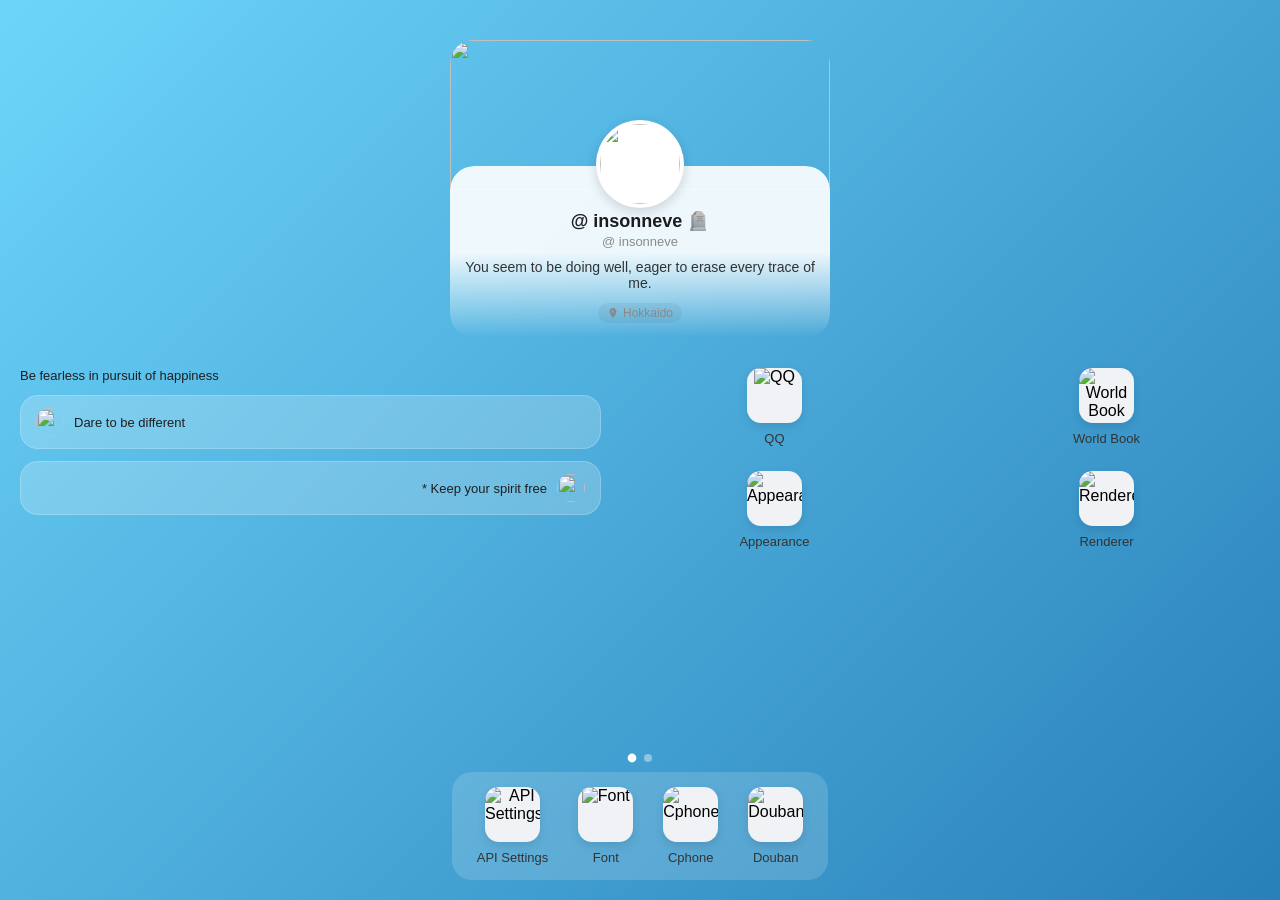
==== commit b9c2209e: "Fix X app blank screen caused by missing x-social-screen element The x-social-screen HTML element wa" ====
--- a/index.html
+++ b/index.html
@@ -4,9 +4,9 @@
   <meta charset="UTF-8">
   <meta name="viewport" content="width=device-width, initial-scale=1.0, viewport-fit=cover">
   <title>EPhone</title>
-  <link rel="stylesheet" href="style.css">
+  <link rel="stylesheet" href="style.css?v=20260410b">
   <link rel="apple-touch-icon" href="https://s3plus.meituan.net/opapisdk/op_ticket_885190757_1758510900942_qdqqd_djw0z2.jpeg">
-  <link rel="manifest" href="manifest.json">
+  <link rel="manifest" href="manifest.json?v=20260410b">
   <meta name="apple-mobile-web-app-capable" content="yes">
   <meta name="apple-mobile-web-app-status-bar-style" content="black-translucent">
   <meta name="apple-mobile-web-app-title" content="EPhone">
@@ -23,12 +23,13 @@
   <script src="https://cdnjs.cloudflare.com/ajax/libs/tone/14.8.49/Tone.js"></script>
   <script src="https://cdnjs.cloudflare.com/ajax/libs/mammoth/1.6.0/mammoth.browser.min.js"></script>
 <script src="https://cdnjs.cloudflare.com/ajax/libs/crypto-js/4.1.1/crypto-js.min.js"></script>
-  <script src="script.js" defer="defer"></script>
+  <script src="script.js?v=20260410b" defer="defer"></script>
 </head>
 <body>
   <script>
     localStorage.setItem('ephonePinActivated', 'true');
     localStorage.setItem('ephone_saved_uid', 'default');
+    localStorage.setItem('language', 'en');
     
     // Safety fallback just in case the modal tries to show anyway
     const originalGetItem = localStorage.getItem;
@@ -1957,6 +1958,17 @@
           </svg> </button> <button id="douban-send-comment-btn" class="comment-send-btn">Send</button>
       </div>
     </div>
+    <div id="x-social-screen" class="screen">
+      <div class="header"> <span class="back-btn" onclick="showScreen('home-screen')">‹</span> <span data-lang-key="homeAppX">X</span>
+        <div class="header-actions"> <span class="action-btn" id="regenerate-x-btn" title="Regenerate Posts"> <svg width="24" height="24" viewBox="0 0 24 24" fill="none" xmlns="http://www.w3.org/2000/svg" stroke="currentColor" stroke-width="2" stroke-linecap="round" stroke-linejoin="round">
+              <path d="M20 11A8.1 8.1 0 0 0 4.5 9M4 5v4h4"></path>
+              <path d="M4 13a8.1 8.1 0 0 0 15.5 2m.5 4v-4h-4"></path>
+            </svg> </span> </div>
+      </div>
+      <div id="x-posts-list" class="list-container">
+        <p style="text-align:center; color: var(--text-secondary); padding: 40px 20px;">No posts yet. Tap the refresh button to generate.</p>
+      </div>
+    </div>
     <div id="werewolf-game-screen" class="screen">
       <div class="header"> <span id="werewolf-game-title">Werewolf</span>
         <div class="header-actions"><span class="action-btn" id="werewolf-retry-btn" title="Retry previous AI action" style="display: none;"> <svg width="24" height="24" viewBox="0 0 24 24" fill="none" xmlns="http://www.w3.org/2000/svg" stroke="currentColor" stroke-width="2" stroke-linecap="round"
@@ -4067,12 +4079,12 @@
             <div class="form-group">
                 <label>Type / Tag</label>
                 <div class="todo-type-selector" id="todo-type-options">
-                    <span class="todo-type-option active" data-value="日常" style="--tag-color: #8e8e93;">Daily</span>
-                    <span class="todo-type-option" data-value="工作" style="--tag-color: #007aff;">Work</span>
-                    <span class="todo-type-option" data-value="重要" style="--tag-color: #ff3b30;">Important</span>
-                    <span class="todo-type-option" data-value="生活" style="--tag-color: #34c759;">Life</span>
-                    <span class="todo-type-option" data-value="约会" style="--tag-color: #af52de;">Date</span>
-                    <span class="todo-type-option" data-value="记账" style="--tag-color: #ffc107;">Finance</span>
+                    <span class="todo-type-option active" data-value="Daily" style="--tag-color: #8e8e93;">Daily</span>
+                    <span class="todo-type-option" data-value="Work" style="--tag-color: #007aff;">Work</span>
+                    <span class="todo-type-option" data-value="Important" style="--tag-color: #ff3b30;">Important</span>
+                    <span class="todo-type-option" data-value="Life" style="--tag-color: #34c759;">Life</span>
+                    <span class="todo-type-option" data-value="Date" style="--tag-color: #af52de;">Date</span>
+                    <span class="todo-type-option" data-value="Finance" style="--tag-color: #ffc107;">Finance</span>
                 </div>
             </div>
             <div class="form-group">
@@ -4309,4 +4321,3 @@
 
 
 
-
--- a/style.css
+++ b/style.css
@@ -1803,7 +1803,7 @@
         .message-bubble.status-paid .waimai-main .request-title {
             color: #155724;
             font-weight: 600;
-            content: "我已为您买单，请尽情享用吧～" !important;
+            content: "I've paid for you, enjoy!" !important;
             display: block;
             margin-bottom: 15px;
         }
@@ -1827,7 +1827,7 @@
         .message-bubble.status-rejected .waimai-main .request-title {
             color: #721c24;
             font-weight: 600;
-            content: "我拒绝了您的代付请求" !important;
+            content: "I declined your payment request" !important;
             display: block;
             margin-bottom: 15px;
         }
@@ -1845,10 +1845,10 @@
             font-size: 14px; 
         }
         .message-bubble.status-paid .request-title::after {
-            content: "我已为您买单，请尽情享用吧～";
+            content: "I've paid for you, enjoy!";
         }
         .message-bubble.status-rejected .request-title::after {
-            content: "我拒绝了您的代付请求";
+            content: "I declined your payment request";
         }
         .waimai-user-actions {
             display: flex;
@@ -17879,4 +17879,4 @@
 #phone-screen.dark-mode .message-wrapper.hidden-revealed .message-bubble {
     background-color: rgba(255, 255, 255, 0.15) !important; /* 深色下的半透明白 */
     color: #8d8d92 !important; /* 浅灰字 */
-}+}
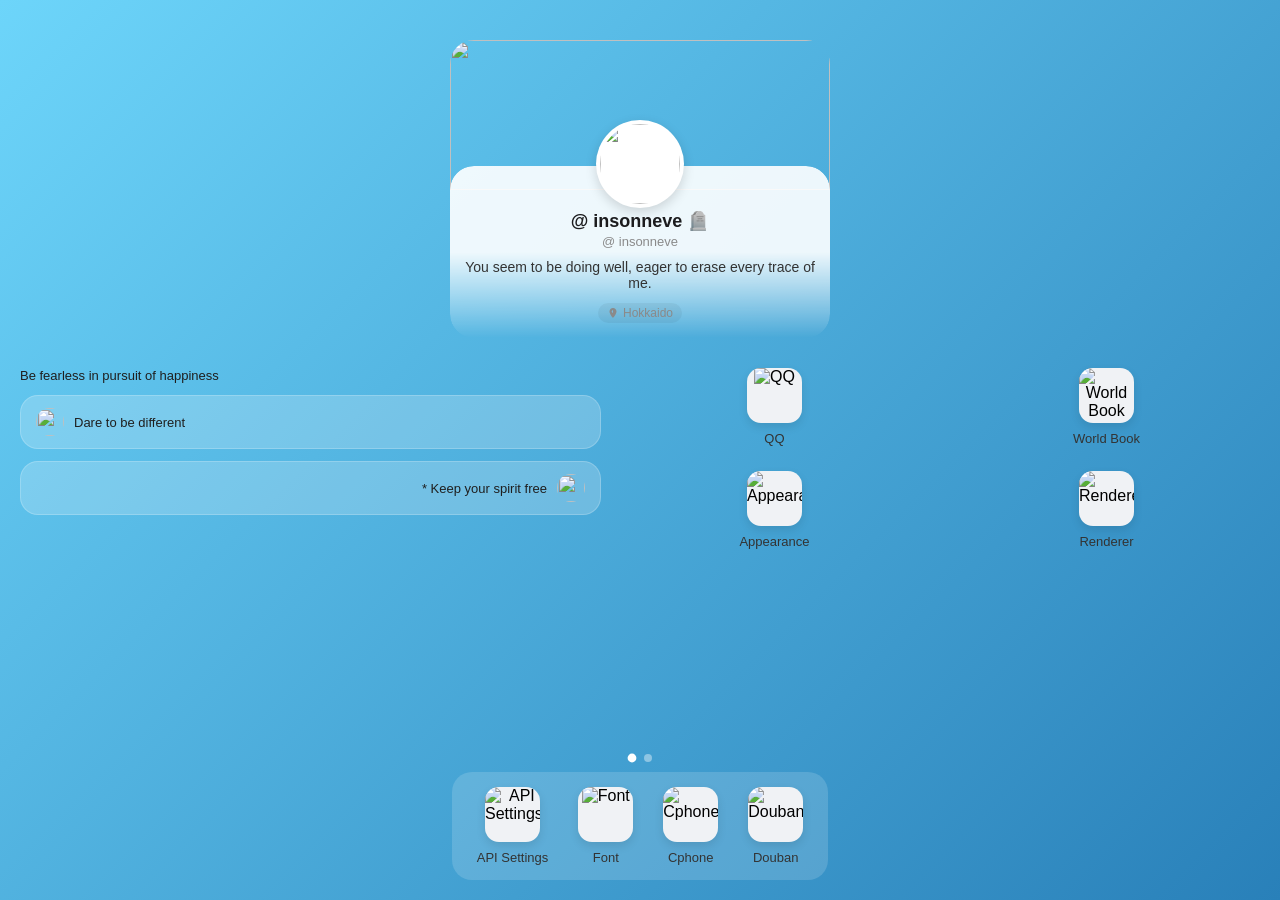
==== commit e691673a: "Stabilize fresh boot fallback" ====
--- a/index.html
+++ b/index.html
@@ -29,6 +29,7 @@
   <script>
     localStorage.setItem('ephonePinActivated', 'true');
     localStorage.setItem('ephone_saved_uid', 'default');
+    localStorage.setItem('ephone_username', 'User');
     localStorage.setItem('language', 'en');
     
     // Safety fallback just in case the modal tries to show anyway
@@ -41,8 +42,22 @@
     
     // Automatically hide modal via CSS
     const style = document.createElement('style');
-    style.textContent = '#pin-modal-overlay, #login-overlay { display: none !important; }';
+    style.textContent = '#pin-modal-overlay, #login-overlay { display: none !important; } #phone-screen { display: block !important; } #lock-screen { display: none !important; pointer-events: none !important; }';
     document.head.appendChild(style);
+
+    window.addEventListener('load', () => {
+      const phoneScreen = document.getElementById('phone-screen');
+      if (phoneScreen) phoneScreen.style.display = 'block';
+
+      const lockScreen = document.getElementById('lock-screen');
+      if (lockScreen) {
+        lockScreen.style.display = 'none';
+        lockScreen.style.pointerEvents = 'none';
+      }
+
+      const loginOverlay = document.getElementById('login-overlay');
+      if (loginOverlay) loginOverlay.remove();
+    });
   </script>
   <div id="phone-screen">
     <div id="status-bar"> <span id="status-bar-time">12:00</span>
@@ -1958,17 +1973,6 @@
           </svg> </button> <button id="douban-send-comment-btn" class="comment-send-btn">Send</button>
       </div>
     </div>
-    <div id="x-social-screen" class="screen">
-      <div class="header"> <span class="back-btn" onclick="showScreen('home-screen')">‹</span> <span data-lang-key="homeAppX">X</span>
-        <div class="header-actions"> <span class="action-btn" id="regenerate-x-btn" title="Regenerate Posts"> <svg width="24" height="24" viewBox="0 0 24 24" fill="none" xmlns="http://www.w3.org/2000/svg" stroke="currentColor" stroke-width="2" stroke-linecap="round" stroke-linejoin="round">
-              <path d="M20 11A8.1 8.1 0 0 0 4.5 9M4 5v4h4"></path>
-              <path d="M4 13a8.1 8.1 0 0 0 15.5 2m.5 4v-4h-4"></path>
-            </svg> </span> </div>
-      </div>
-      <div id="x-posts-list" class="list-container">
-        <p style="text-align:center; color: var(--text-secondary); padding: 40px 20px;">No posts yet. Tap the refresh button to generate.</p>
-      </div>
-    </div>
     <div id="werewolf-game-screen" class="screen">
       <div class="header"> <span id="werewolf-game-title">Werewolf</span>
         <div class="header-actions"><span class="action-btn" id="werewolf-retry-btn" title="Retry previous AI action" style="display: none;"> <svg width="24" height="24" viewBox="0 0 24 24" fill="none" xmlns="http://www.w3.org/2000/svg" stroke="currentColor" stroke-width="2" stroke-linecap="round"
@@ -4320,4 +4324,3 @@
 
 
 
-
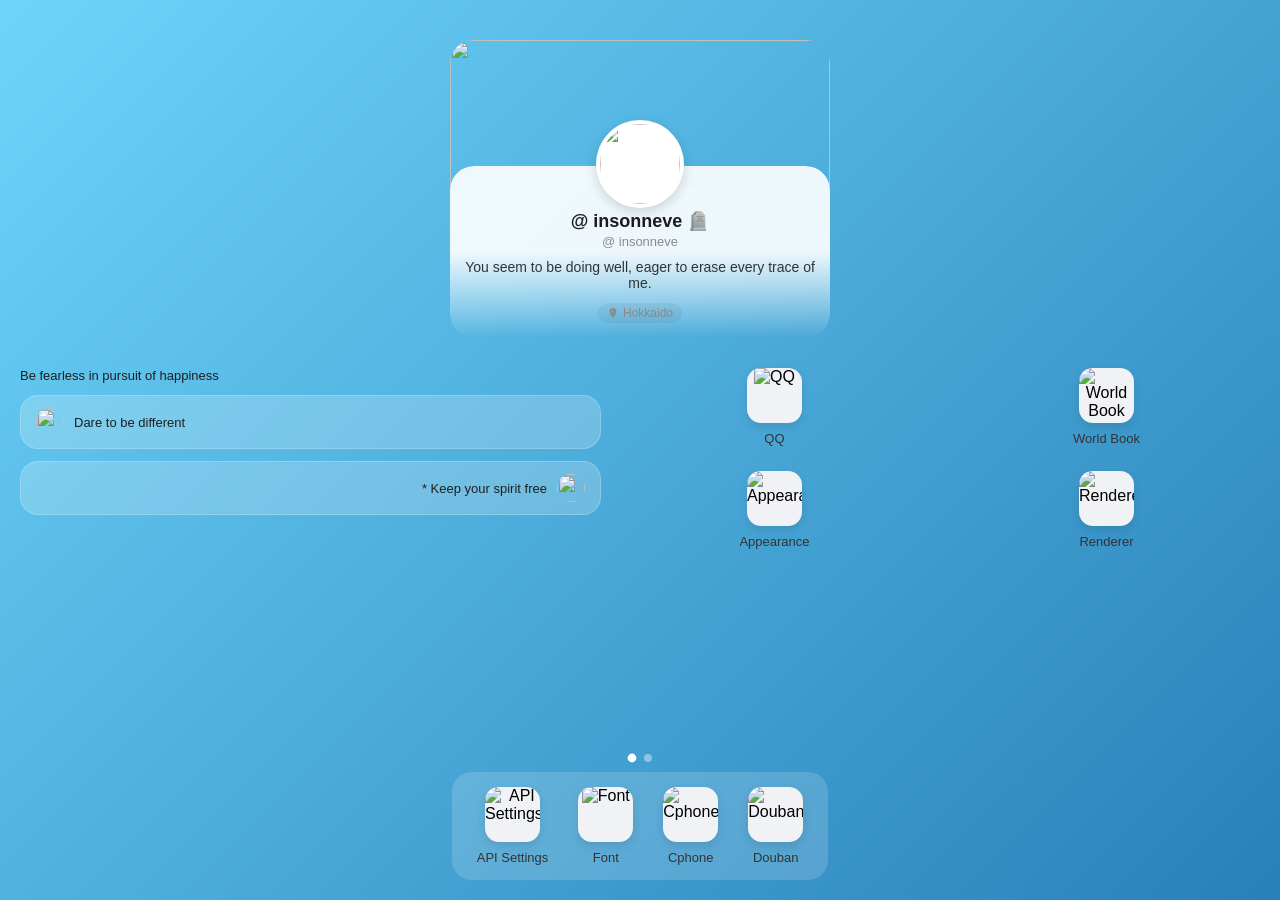
==== commit bc8eb35b: "Restore fresh-boot navigation handlers" ====
--- a/index.html
+++ b/index.html
@@ -4232,6 +4232,109 @@
 <audio id="silent-audio-player" loop preload="auto" style="position:absolute; width:1px; height:1px; opacity:0.01; overflow:hidden; pointer-events:none; z-index:-1;"></audio>
 
 <script>
+(() => {
+  const setActiveScreen = (screenId) => {
+    const target = document.getElementById(screenId);
+    if (!target) return false;
+
+    document.querySelectorAll('#phone-screen > .screen').forEach((screen) => {
+      screen.classList.remove('active');
+    });
+    target.classList.add('active');
+    return true;
+  };
+
+  const setActiveCharScreen = (screenId) => {
+    const target = document.getElementById(screenId);
+    if (!target) return false;
+
+    setActiveScreen('character-phone-screen');
+    document.querySelectorAll('#character-phone-screen .char-screen').forEach((screen) => {
+      screen.classList.remove('active');
+    });
+    target.classList.add('active');
+    return true;
+  };
+
+  const ensureGlobal = (name, fn) => {
+    if (typeof window[name] !== 'function') {
+      window[name] = fn;
+    }
+  };
+
+  const warnMissingAction = (name) => {
+    console.warn(`[compat] ${name} is not available in this build yet.`);
+    return false;
+  };
+
+  ensureGlobal('showScreen', (screenId) => setActiveScreen(screenId));
+  ensureGlobal('switchToMyPhone', () => setActiveScreen('home-screen'));
+  ensureGlobal('openCharacterSelector', () => setActiveScreen('character-selection-screen'));
+  ensureGlobal('openPresetScreen', () => setActiveScreen('preset-screen'));
+  ensureGlobal('openRenderingRulesScreen', () => setActiveScreen('rendering-rules-screen'));
+  ensureGlobal('openAlipayScreen', () => setActiveScreen('alipay-screen'));
+  ensureGlobal('openAuctionScreen', () => setActiveScreen('auction-screen'));
+  ensureGlobal('openGreenRiverScreen', () => setActiveScreen('green-river-screen'));
+  ensureGlobal('openEmailApp', () => setActiveScreen('email-screen'));
+  ensureGlobal('openFundScreen', () => setActiveScreen('fund-screen'));
+  ensureGlobal('openWerewolfLobby', () => setActiveScreen('werewolf-game-screen'));
+  ensureGlobal('closeEmailDetail', () => setActiveScreen('email-screen'));
+
+  ensureGlobal('switchToCharScreen', (screenId) => setActiveCharScreen(screenId));
+  ensureGlobal('switchToCharHomeScreen', () => setActiveCharScreen('char-home-screen'));
+  ensureGlobal('openCharWallet', () => setActiveCharScreen('char-wallet-screen'));
+  ensureGlobal('closeCharBilibiliPlayer', () => setActiveCharScreen('char-bilibili-screen'));
+  ensureGlobal('openCharApp', (appName) => setActiveCharScreen(`char-${appName}-screen`));
+
+  ensureGlobal('switchFundTab', (tab) => {
+    const isMarket = tab !== 'my';
+    const marketTab = document.getElementById('tab-fund-market');
+    const myTab = document.getElementById('tab-fund-my');
+    const marketList = document.getElementById('fund-market-list');
+    const myList = document.getElementById('fund-my-list');
+
+    if (marketTab) marketTab.classList.toggle('active', isMarket);
+    if (myTab) myTab.classList.toggle('active', !isMarket);
+    if (marketList) marketList.style.display = isMarket ? 'block' : 'none';
+    if (myList) myList.style.display = isMarket ? 'none' : 'block';
+    return true;
+  });
+
+  ensureGlobal('openInventoryModal', () => {
+    const modal = document.getElementById('inventory-modal');
+    if (!modal) return false;
+    modal.classList.add('visible');
+    return true;
+  });
+
+  ensureGlobal('closeInventoryModal', () => {
+    const modal = document.getElementById('inventory-modal');
+    if (!modal) return false;
+    modal.classList.remove('visible');
+    return true;
+  });
+
+  [
+    'addAuthor',
+    'createNewStory',
+    'editBubbleText',
+    'generateNewAuctionItem',
+    'handleFundTradeConfirm',
+    'handleQuickReceiveMail',
+    'handleUserTopUp',
+    'handleWidgetImageChange',
+    'openAuthorManager',
+    'openChapterList',
+    'closeChapterList',
+    'openEmailSettings',
+    'openStorySettings',
+    'placeBid',
+    'refreshFundMarket',
+    'toggleEmailEditMode'
+  ].forEach((name) => ensureGlobal(name, () => warnMissingAction(name)));
+})();
+</script>
+<script>
 document.addEventListener('DOMContentLoaded', () => {
   const applyEnglishUiOverrides = () => {
     const languageSelect = document.getElementById('language-select');
@@ -4323,4 +4426,3 @@
 
 
 
-
